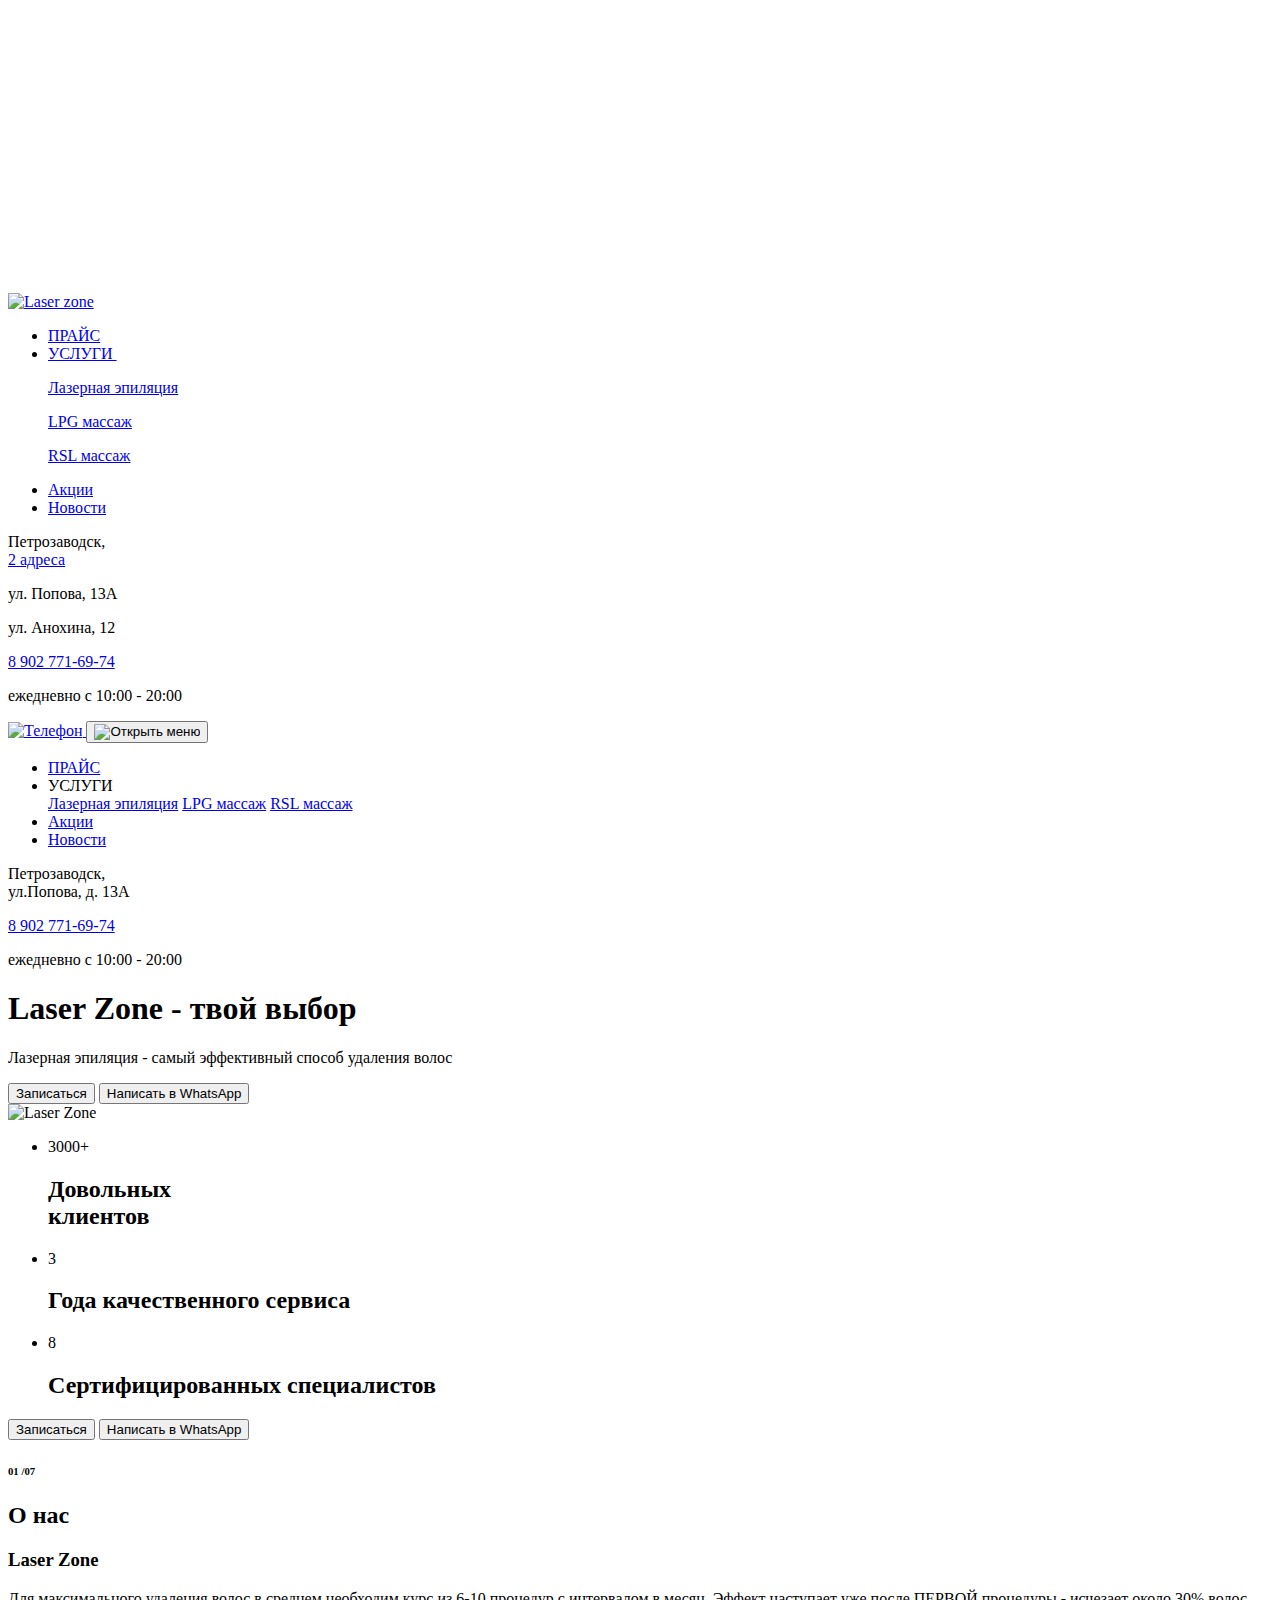
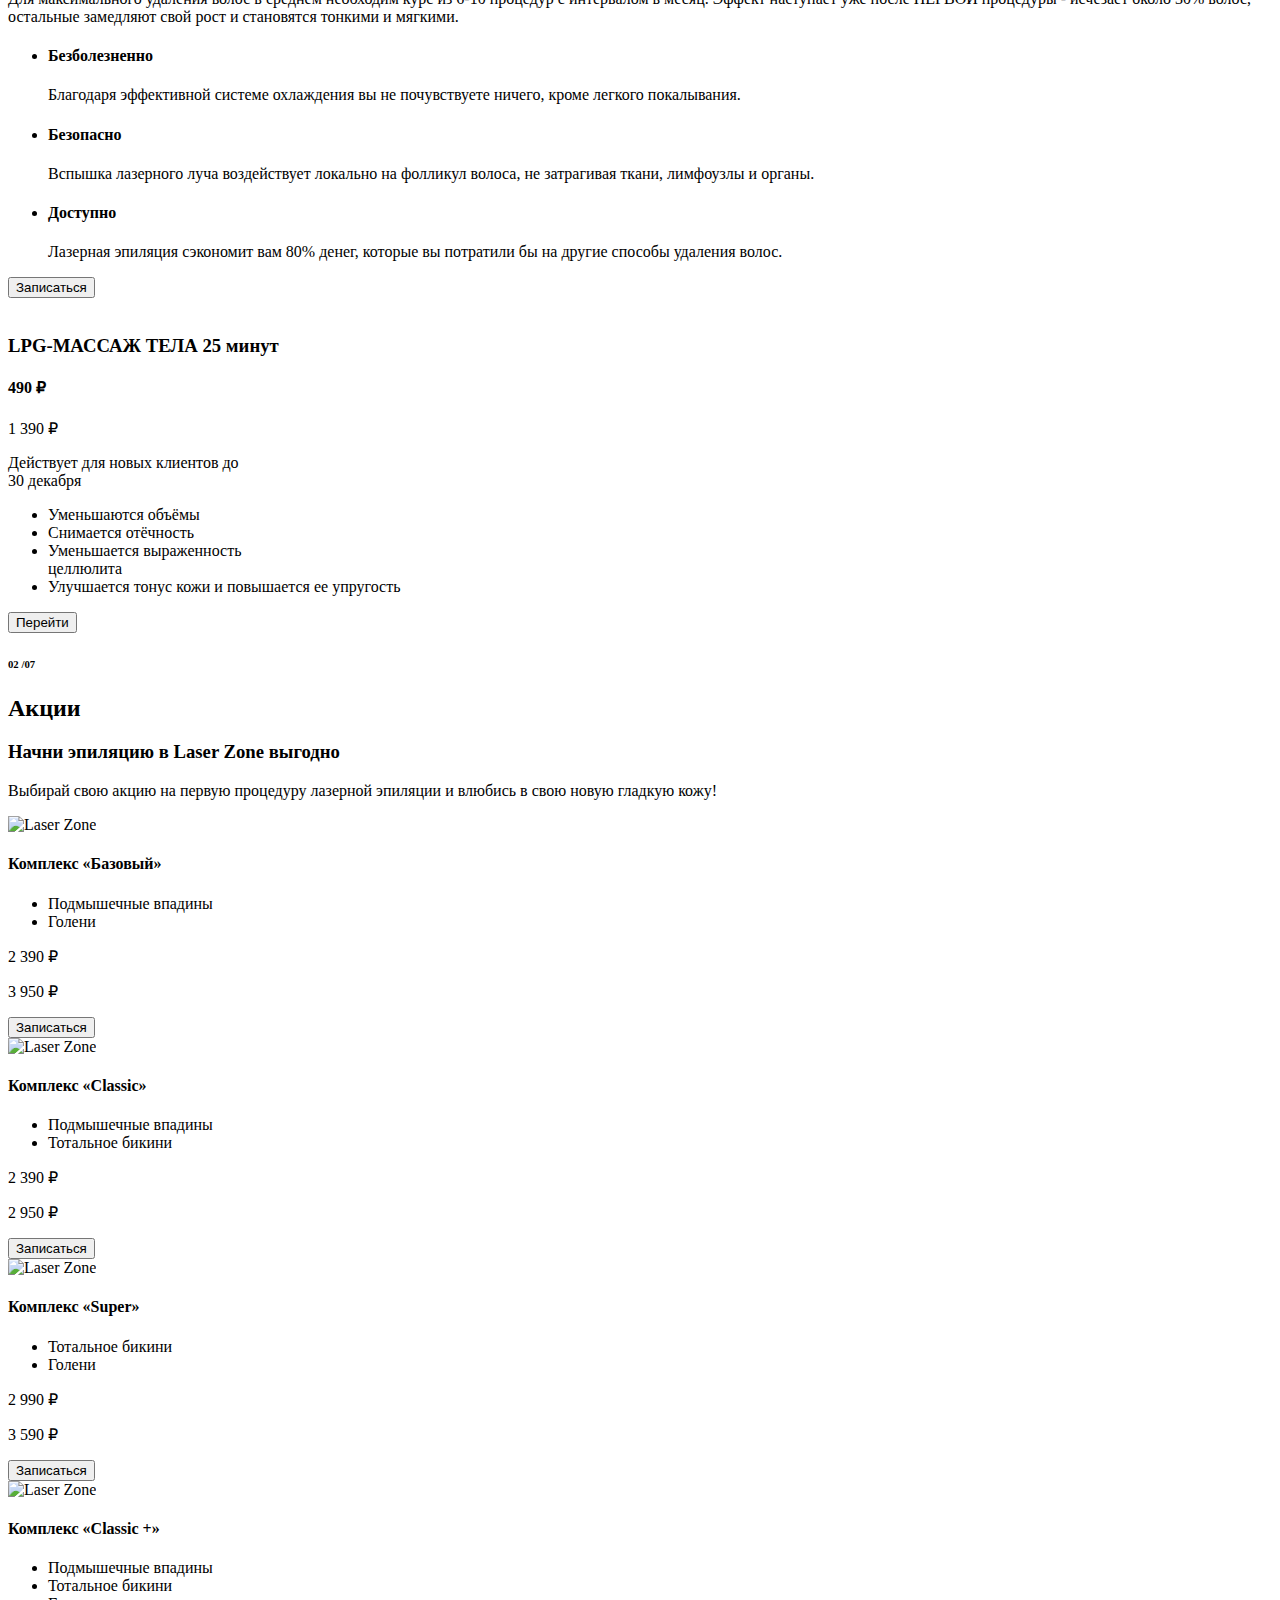
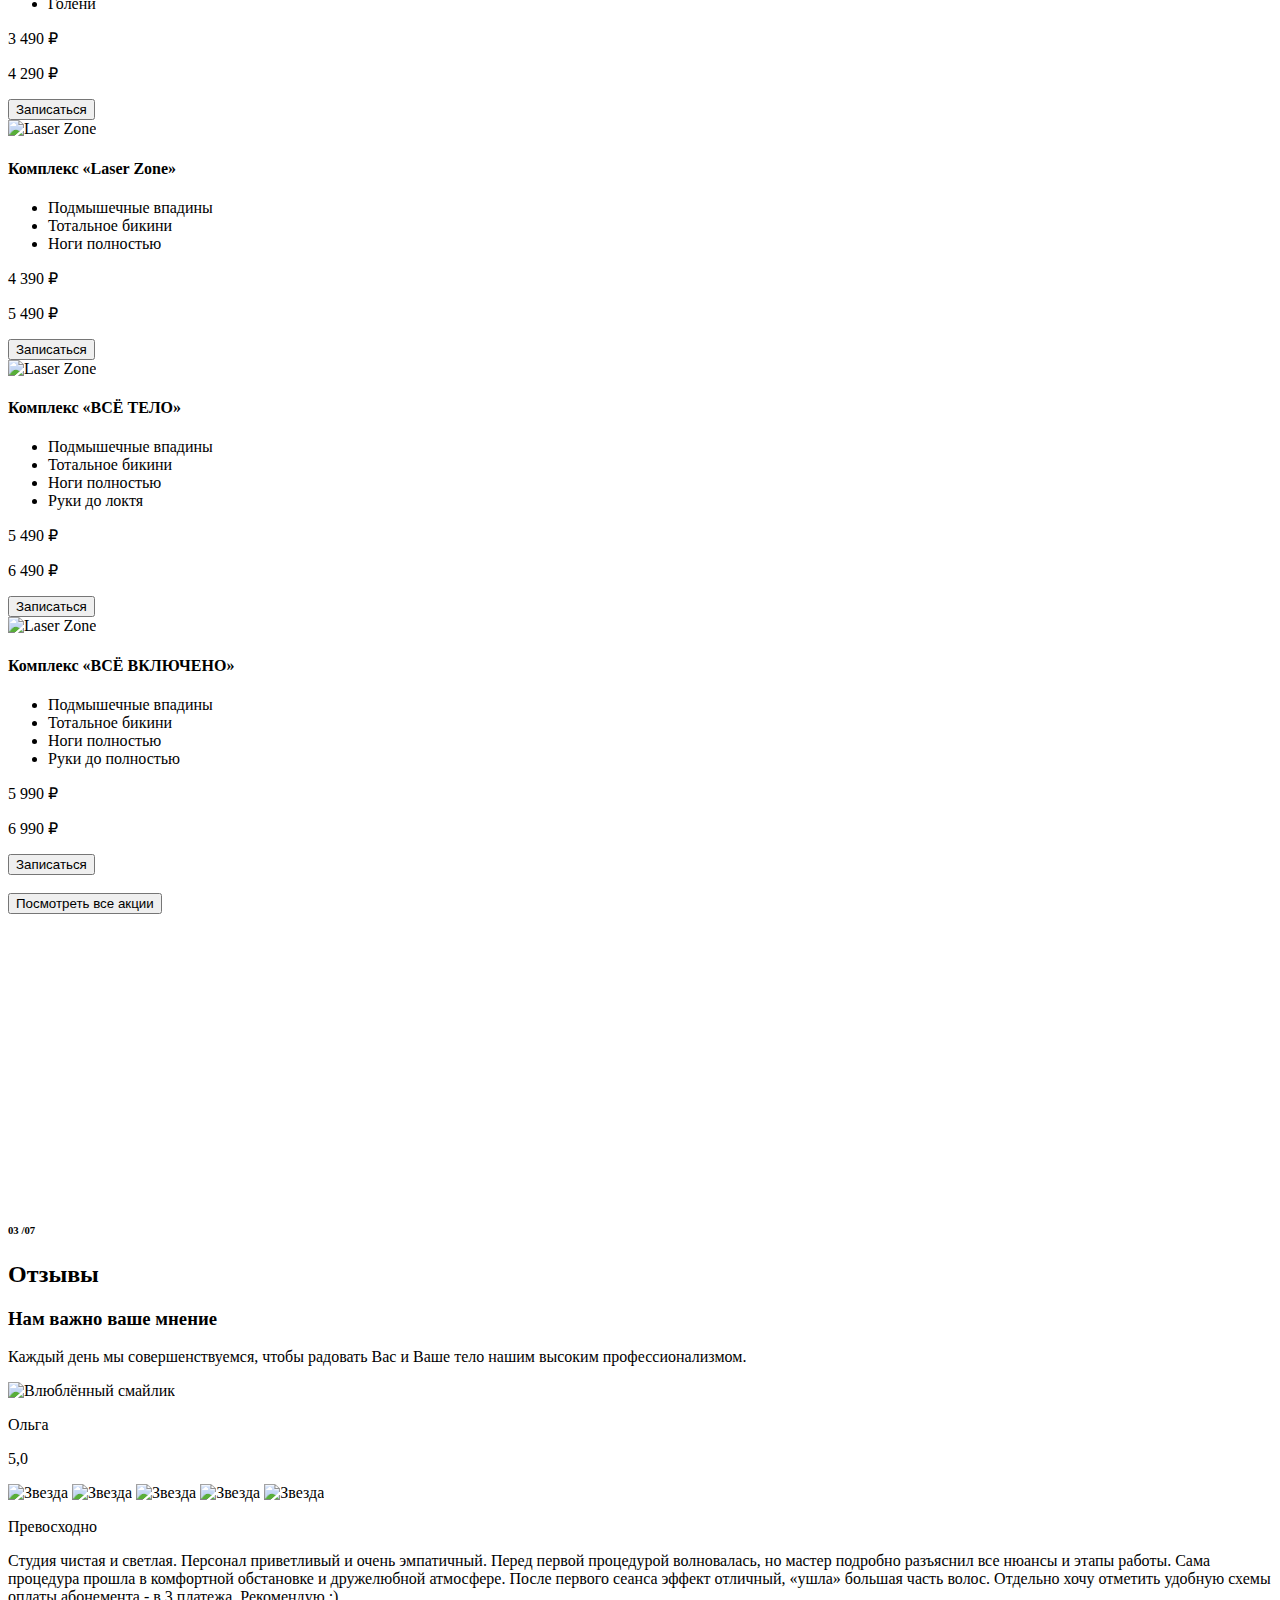
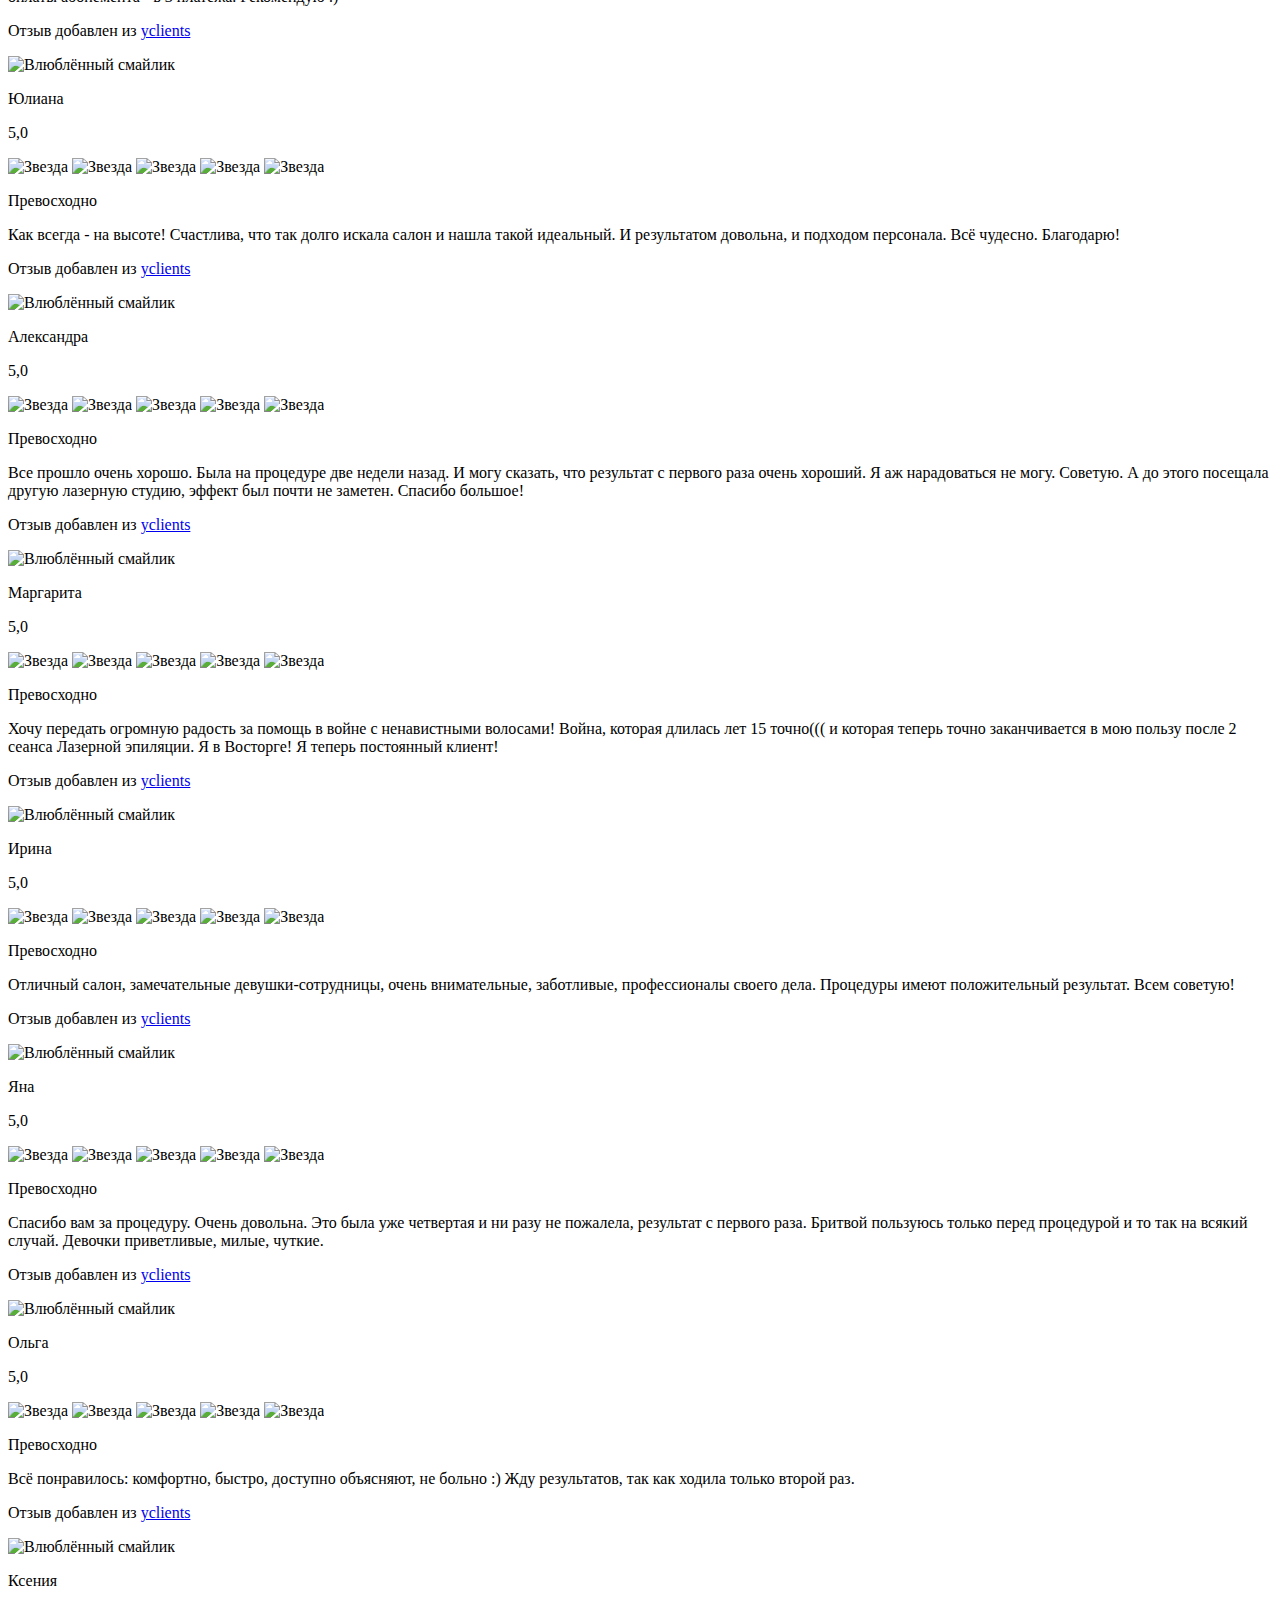
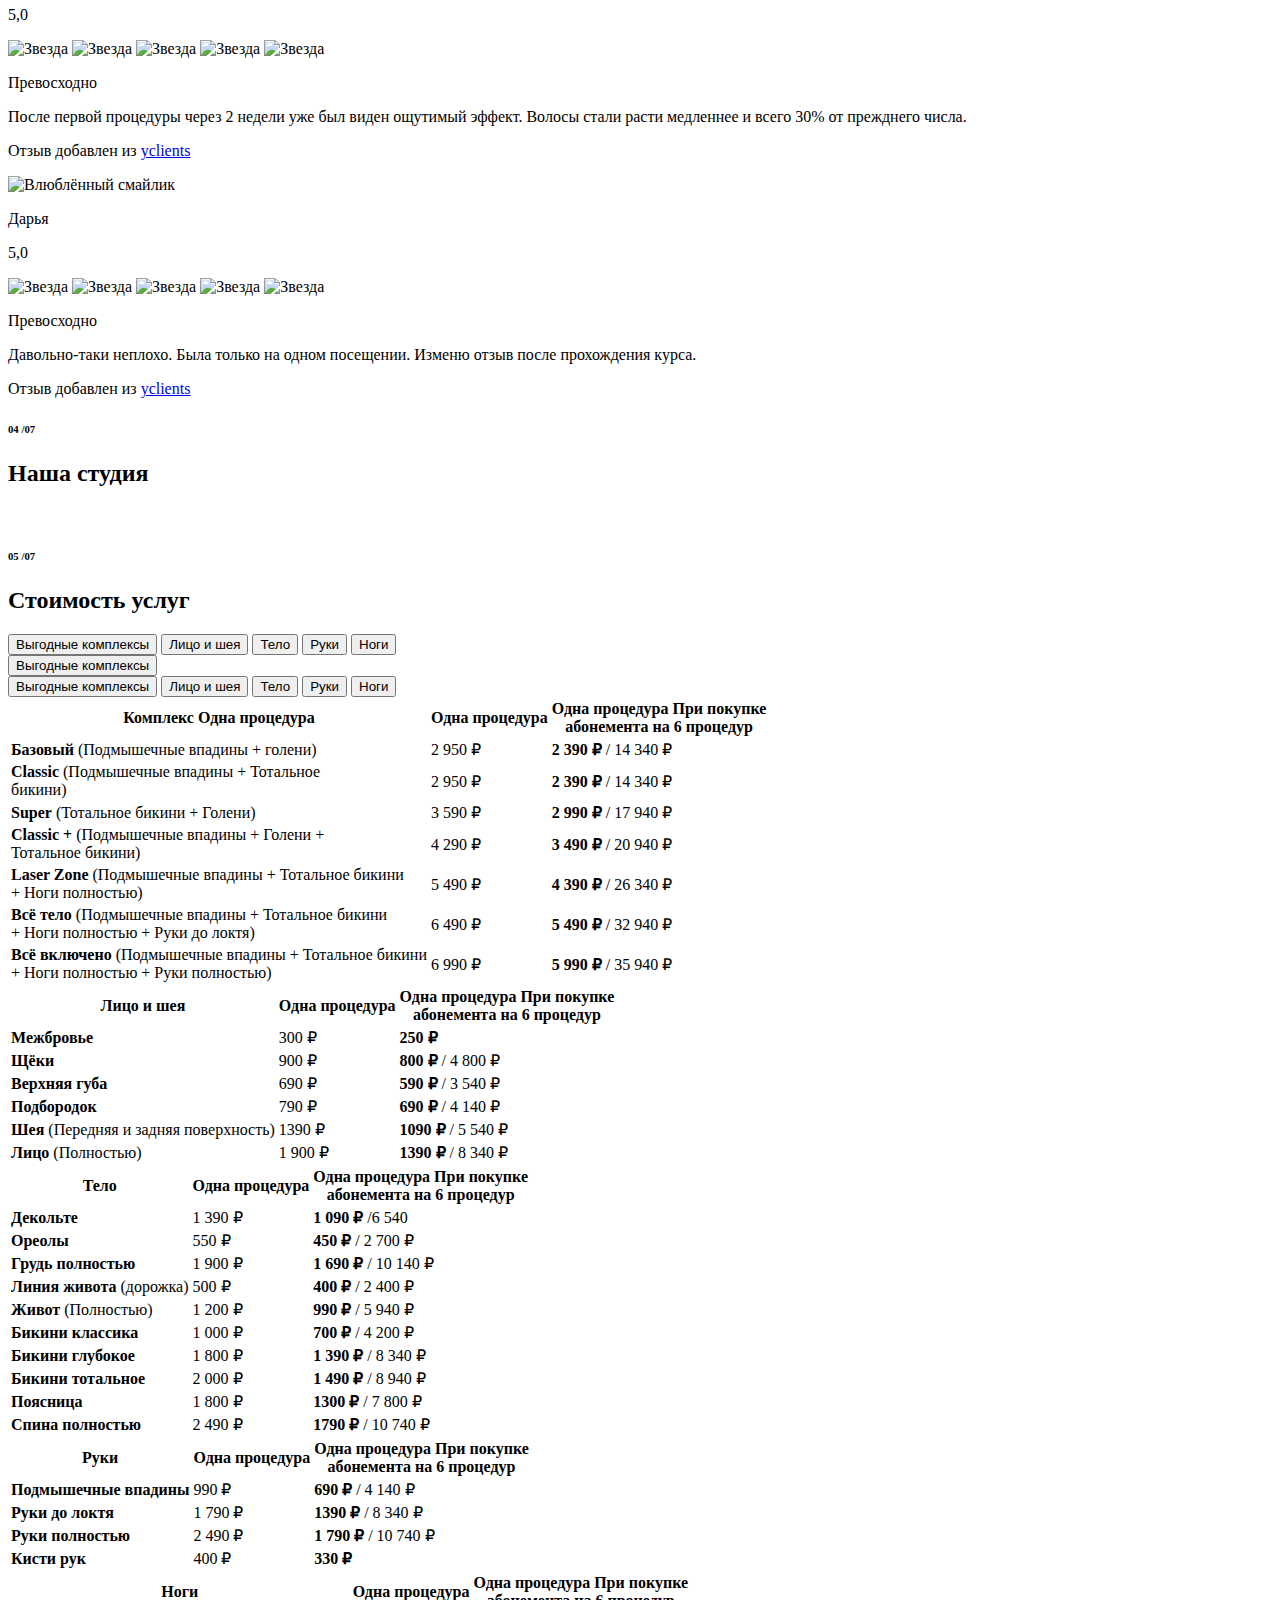
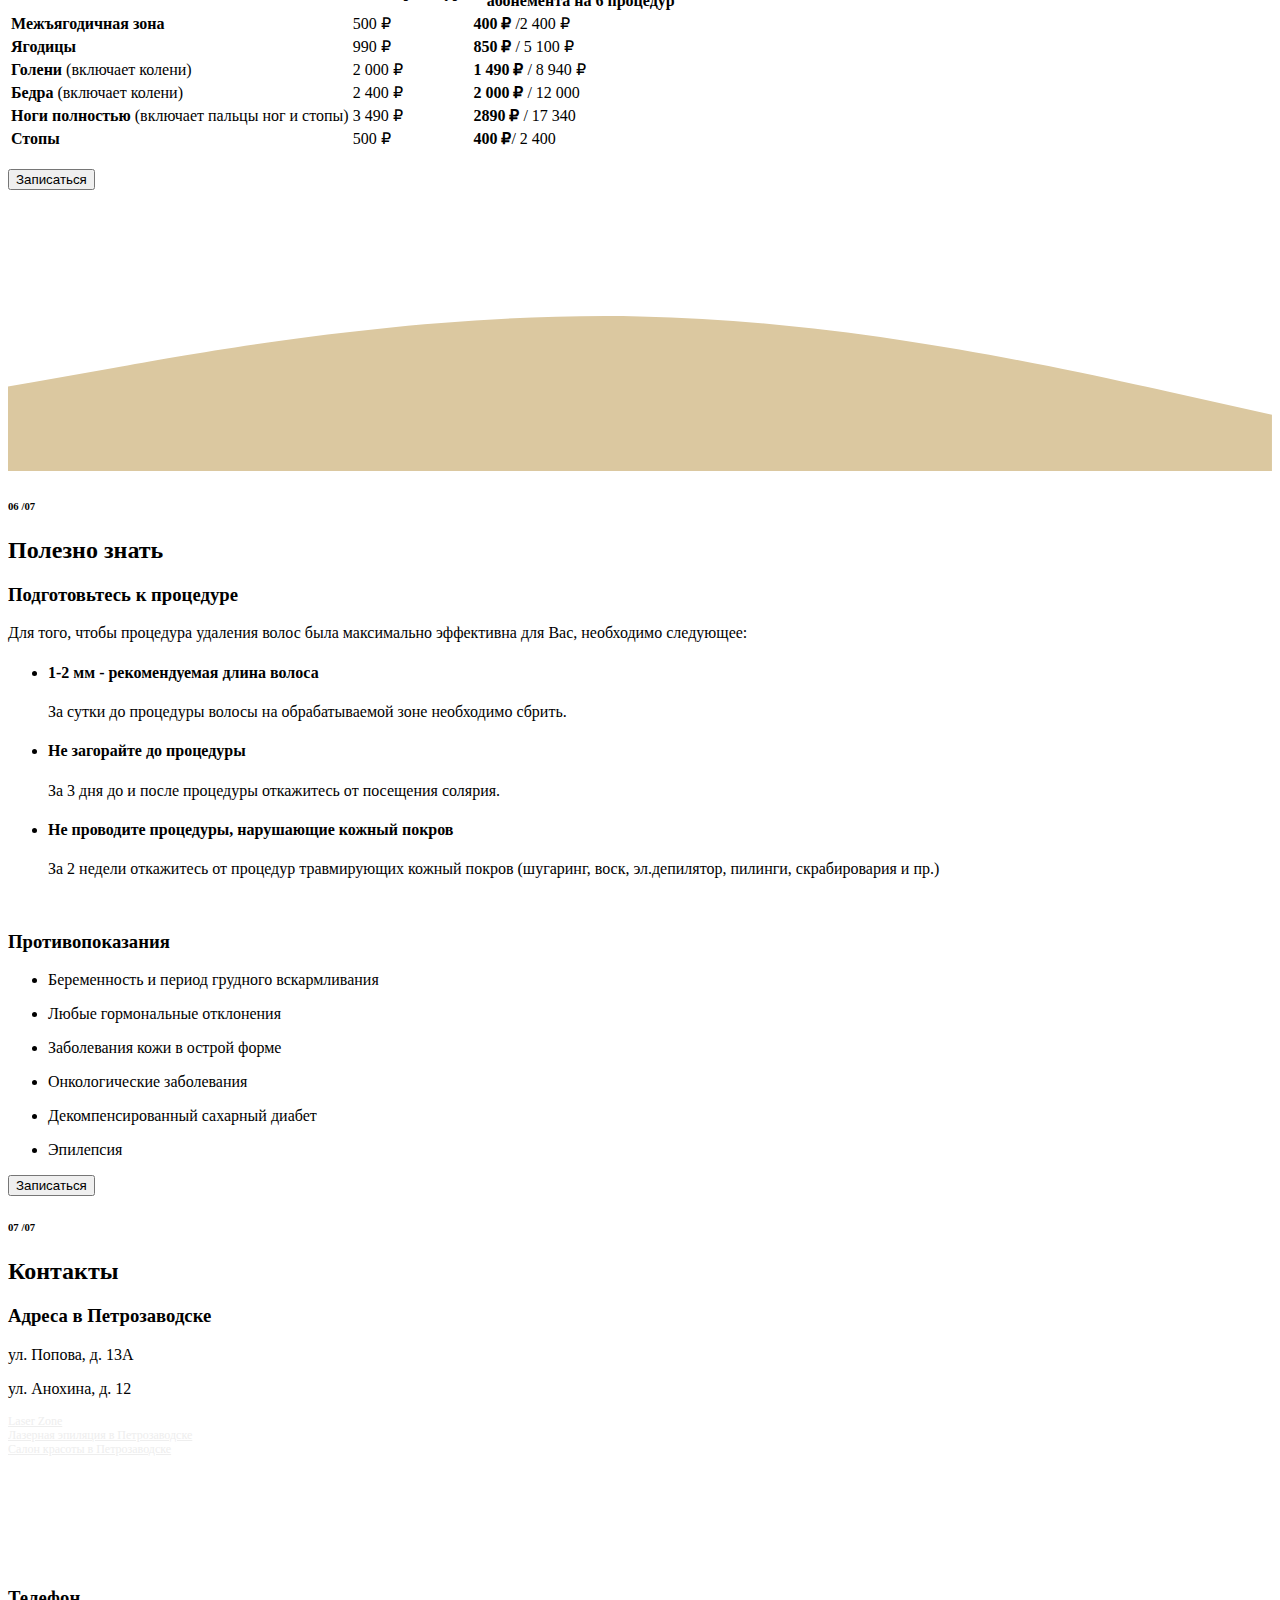
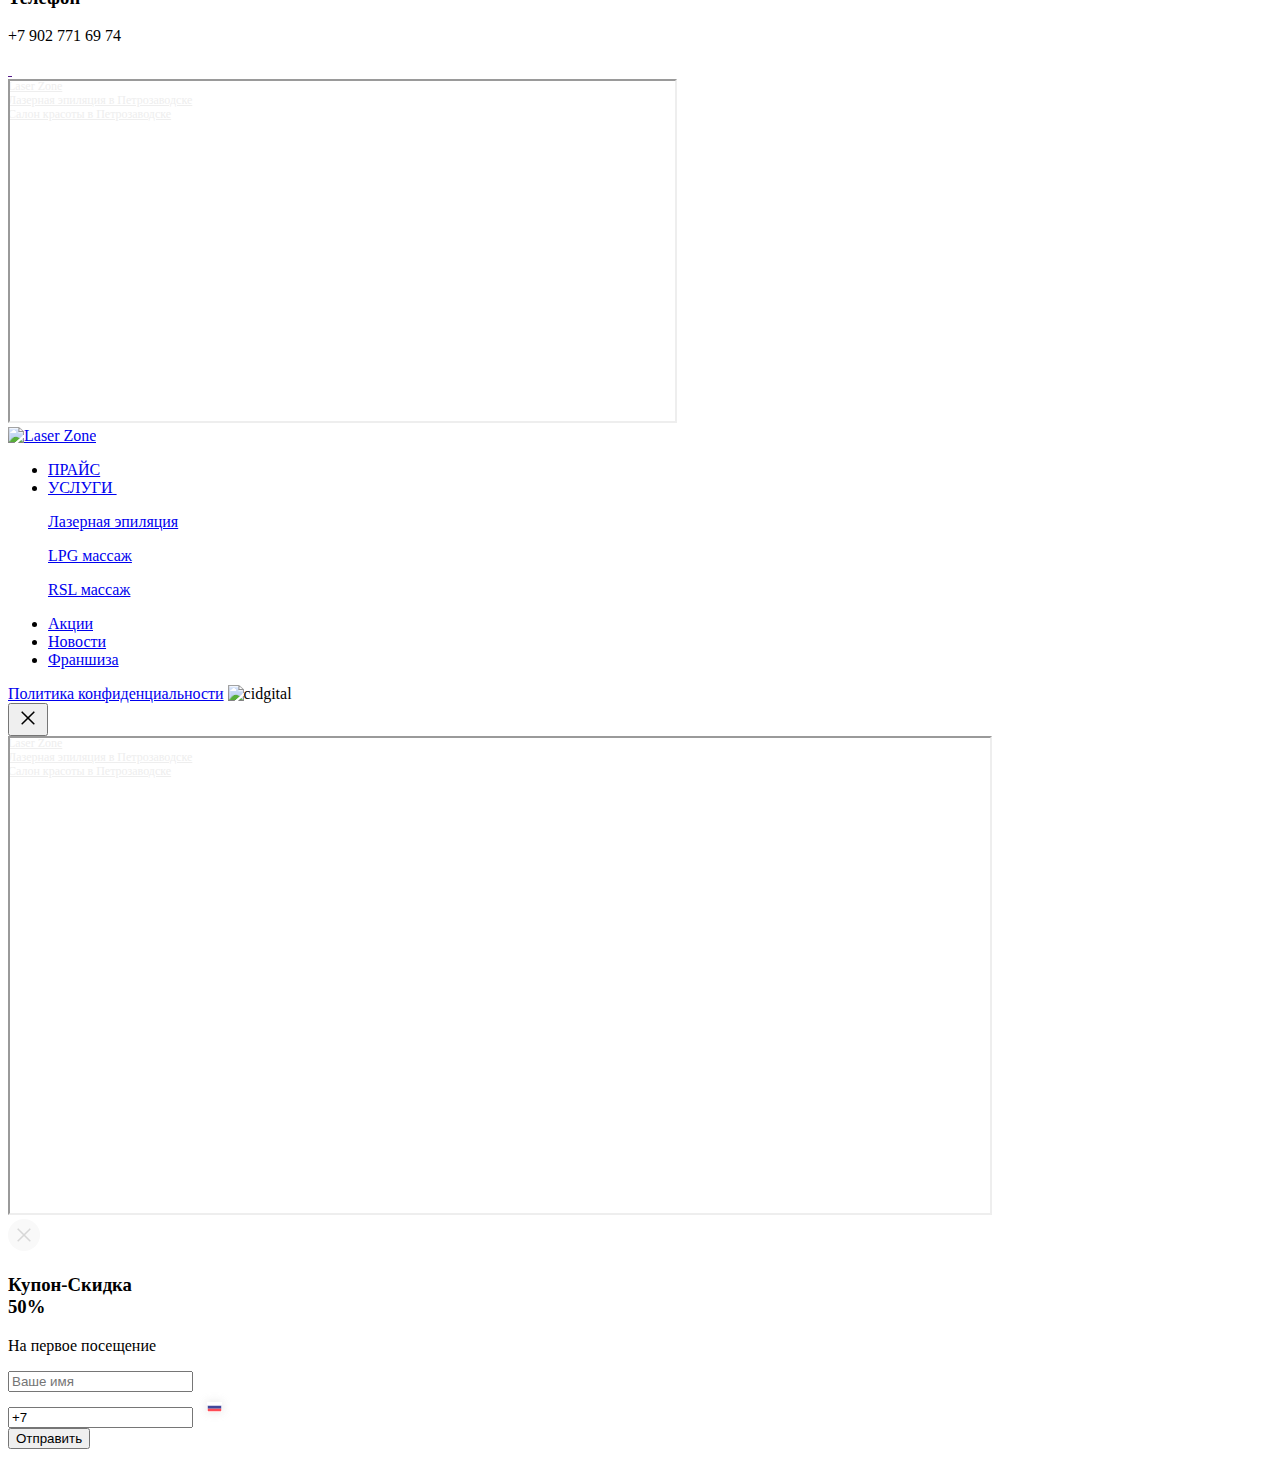
==== index.html @ bc5edf1f "Add files via upload" ====
<!DOCTYPE html>
<html lang="ru">
  <head>
    <meta charset="UTF-8" />
    <meta http-equiv="X-UA-Compatible" content="IE=edge" />
    <meta name="viewport" content="width=device-width,initial-scale=1" />
    <title>Laser Zone. Лазерная эпиляция Петрозаводск</title>
    <link rel="stylesheet" href="css/style.css" />
    <link rel="stylesheet" href="css/fancybox.css"/>
    <link rel="stylesheet" href="css/slider.css" />
    <link rel="apple-touch-icon" sizes="180x180" href="img/favicons/apple-touch-icon.png" />
    <link rel="icon" type="image/png" sizes="32x32" href="img/favicons/favicon-32x32.png" />
    <link rel="icon" type="image/png"  sizes="16x16" href="img/favicons/favicon-16x16.png" />
    <link rel="manifest" href="img/favicons/site.webmanifest" />
    <meta name="msapplication-TileColor" content="#da532c" />
    <meta name="theme-color" content="#ffffff" />
    <!-- SEO -->
    <!-- Краткое описание страницы  -->
    <meta name="description" content="Laser Zone - студия лазерной эпиляции, удаление нежелательных волос навсегда!" />
    <!-- Не более 140 символов -->
    <!-- Ключевые слова страницы  -->
    <meta name="keywords" content="лазерная эпиляция петрозаводск, лазерная эпиляция в петрозаводске, лазерная эпиляция, косметология петрозаводск, косметология в петрозаводске, шугаринг петрозаводск, шугаринг в петрозаводске, депиляция петрозаводск, депиляция в петрозаводске" />
    <!-- Не более 20ти слов. Ключевые фразы разделяем запятой. -->
    <!--Для социальных сетей-->
    <!-- заголовок страницы, который будет выводится в записи социальной сети -->
    <meta property="og:title" content="" />
    <!-- описание страницы -->
    <meta property="og:description" content="" />
    <!-- ссылка на изображение, которое будет публиковаться в записи -->
    <meta property="og:image" content="" />
    <!-- название сайта -->
    <meta property="og:site_name" content="" />
    <!-- Технические -->
    <!-- Автор страницы -->
    <meta name="Author" content="" />
    <!-- Авторские права -->
    <meta name="Copyright" content="" />
    <!-- Адрес автора -->
    <meta name="Address" content="" />
    <!-- Yandex.Metrika counter -->
    <script type="text/javascript" async="" src="https://mc.yandex.ru/metrika/tag.js"></script>
    <script type="text/javascript">
      (function (d, w, c) {
        (w[c] = w[c] || []).push(function () {
          try {
            w.yaCounter49860472 = new Ya.Metrika2({
              id: 49860472,
              clickmap: true,
              trackLinks: true,
              accurateTrackBounce: true,
            });
          } catch (e) {}
        });
        var n = d.getElementsByTagName("script")[0],
          s = d.createElement("script"),
          f = function () {
            n.parentNode.insertBefore(s, n);
          };
        s.type = "text/javascript";
        s.async = true;
        s.src = "https://mc.yandex.ru/metrika/tag.js";
        if (w.opera == "[object Opera]") {
          d.addEventListener("DOMContentLoaded", f, false);
        } else {
          f();
        }
      })(document, window, "yandex_metrika_callbacks2");
    </script>
    <noscript><div>
	<img
	src="https://mc.yandex.ru/watch/49860472"
	style="position: absolute; left: -9999px"
	alt=""/></div>
	</noscript>
    <!-- /Yandex.Metrika counter -->
    <script
      src="https://vk.com/js/api/openapi.js?159"
      type="text/javascript"
    ></script>
  </head>
  <body class="index-page">
    <div class="header-promo">
      <svg
        class="promo__wave"
        xmlns="http://www.w3.org/2000/svg"
        viewBox="0 0 1440 320"
      >
        <path
          fill="#fff"
          fill-opacity="1"
          d="M0,160L120,133.3C240,107,480,53,720,69.3C960,85,1200,171,1320,213.3L1440,256L1440,320L1320,320C1200,320,960,320,720,320C480,320,240,320,120,320L0,320Z"
        ></path>
      </svg>
      <div class="container">
        <header class="header animate__animated animate__fadeInDown">
          <a href="./index.html" class="logo-link"
            ><picturedis
              ><source srcset="img/logotypes/logo.svg" type="image/svg" />
              <img
                src="img/favicons/logoglav.svg"
                alt="Laser zone"
                width="157"
                height="36"
                class="header__logo" /></picture
          ></a>
          <nav class="nav header__nav">
            <ul class="nav__list">
              <li class="nav__item">
                <a href="#price" class="nav__link"
                  >ПРАЙС</a
                >
              </li>
              <li class="nav__item">
                <a href="#" class="nav__link "
                  >УСЛУГИ </a
                > <img src="img/icons/down.svg" alt="">
                <div class="block-ivisible-Two">
                  <div class="block-ivisible-one-TWO block-ivisible-Two-active"><p><a href="index.html">Лазерная эпиляция</a></p></div>
                  <div class="block-ivisible-two-TWO "> <p><a href="lpg.html">LPG массаж</a></p></div>
                  <div class="block-ivisible-two-TWO "> <p><a href="Rsl.html">RSL массаж</a></p></div>
                 
                </div>
              </li>
              <li class="nav__item">
                <a href="./benefits.html" class="nav__link">Акции</a>
              </li>
              <li class="nav__item">
                <a href="./news.html" class="nav__link">Новости</a>
              </li>
            </ul>
          </nav>
          <div class="header__ap">
            <div class="header__ap-top">

              <p class="header__adress button--map">
                Петрозаводск,<br /> <a href="#" class="adress-2"> 2 адреса</a>
              </p>
              <div class="block-ivisible">
                <div class="block-ivisible-one"><p>ул. Попова, 13А</p></div>
                <div class="block-ivisible-two"> <p>ул. Анохина, 12</p></div>
               
              </div>
            </div>
            <div class="header__phone">
              <p class="header__number">
                <a href="tel:+79027716974" class="phone-link"
                  >8 902 771-69-74</a
                >
              </p>
              <p class="header__clock">ежедневно с 10:00 - 20:00</p>
            </div>
            <div class="header__right">
              <a class="header__tel" href="tel:+79027716974"
                ><img
                  src="img/icons/dark-call.svg"
                  alt="Телефон"
                  width="24px"
                  height="24px"
                  class="header__tel"
                /> </a
              ><button class="header__burger">
                <img
                  src="img/icons/menu.svg"
                  alt="Открыть меню"
                  width="24px"
                  height="24px"
                />
              </button>
            </div>
          </div>
          <div class="header__mobile">
            <nav class="nav header__nav">
              <ul class="nav__list">
                <li class="nav__item">
                  <a href="./benefits.html" class="nav__link">ПРАЙС</a>
                </li>
                <li class="nav__item">
                  <div class="nav__item-top">
                  <a  class="nav__link "
                    >УСЛУГИ</a
                  > <img src="img/icons/down.svg" alt="" class="img-down-str">
                  </div>
                  <div class="nav__item-bot">
                    <a href="index.html#disc" class="nav__item-bot-link--active">Лазерная эпиляция</a>
                    <a href="lpg.html" >LPG массаж</a>
                    <a href="Rsl.html" class="">RSL массаж</a>

                  </div>
                </li>
                <li class="nav__item">
                  <a href="./benefits.html" class="nav__link">Акции</a>
                </li>
                <li class="nav__item">
                  <a href="./news.html" class="nav__link">Новости</a>
                </li>
              </ul>
            </nav>
            <p class="header__adress">Петрозаводск,<br />ул.Попова, д. 13А</p>
            <div class="header__phone">
              <p class="header__number">
                <a href="tel:+79027716974" class="phone-link"
                  >8 902 771-69-74</a
                >
              </p>
              <p class="header__clock">ежедневно с 10:00 - 20:00</p>
            </div>
          </div>
        </header>
        <section class="promo">
          <div class="promo__left">
            <h1 class="promo__title">Laser Zone - твой выбор</h1>
            <p class="promo__text">
              Лазерная эпиляция - самый эффективный способ удаления волос
            </p>
            <div class="promo__buttons promo__buttons--1">
              <button class="button button--sign promo__button ms_booking">
                Записаться
              </button>
              <button
                onclick="window.open(`https://api.whatsapp.com/send/?phone=79027716974`)"
                class="button button--whatsapp promo__button"
              >
                Написать в WhatsApp
              </button>
            </div>
          </div>
          <picture
            ><source
              srcset="img/content-images/promo-woman.webp"
              type="image/webp" />
            <img
              src="img/content-images/promo-woman.png"
              alt="Laser Zone"
              class="promo__img"
          /></picture>
          <div class="promo__numbers">
            <ul class="promo__list">
              <li class="promo__item">
                <p class="promo__number">3000+</p>
                <h2 class="promo__description">Довольных <br> клиентов</h2>
              </li>
              <li class="promo__item">
                <p class="promo__number">3</p>
                <h2 class="promo__description">Года качественного сервиса</h2>
              </li>
              <li class="promo__item">
                <p class="promo__number">8</p>
                <h2 class="promo__description">
                  Сертифицированных специалистов
                </h2>
              </li>
            </ul>
          </div>
          <div class="promo__buttons promo__buttons--2">
            <button class="button button--sign promo__button ms_booking">
              Записаться
            </button>
            <button
              onclick="window.open(`https://api.whatsapp.com/send/?phone=79027716974`)"
              class="button button--whatsapp promo__button"
            >
              Написать в WhatsApp
            </button>
          </div>
        </section>
      </div>
    </div>
    <section class="about">
      <div class="container">
        <h6
          class="section__number about__number wow animate__animated animate__fadeInRight section-one-chd"
        >
          <span class="section__number--big">01</span> /07
        </h6>
        <div class="about__content">
          <h2
            class="section__title about__title wow animate__animated animate__fadeInLeft"
          >
            О нас
          </h2>
          <h3
            class="section__subtitle about__subtitle wow animate__animated animate__fadeInLeft"
          >
            Laser Zone
          </h3>
          <p class="section__description about__description">
            Для максимального удаления волос в среднем необходим курс из 6-10
            процедур с интервалом в месяц. Эффект наступает уже после ПЕРВОЙ
            процедуры - исчезает около 30% волос, остальные замедляют свой рост
            и становятся тонкими и мягкими.
          </p>
          <ul class="about__list">
            <li class="about__item advantage about__item--painless">
              <h4 class="advantage__title">Безболезненно</h4>
              <p class="advantage__text">
                Благодаря эффективной системе охлаждения вы не почувствуете
                ничего, кроме легкого покалывания.
              </p>
            </li>
            <li class="about__item advantage about__item--security">
              <h4 class="advantage__title">Безопасно</h4>
              <p class="advantage__text">
                Вспышка лазерного луча воздействует локально на фолликул волоса,
                не затрагивая ткани, лимфоузлы и органы.
              </p>
            </li>
            <li class="about__item advantage about__item--available">
              <h4 class="advantage__title">Доступно</h4>
              <p class="advantage__text">
                Лазерная эпиляция сэкономит вам 80% денег, которые вы потратили
                бы на другие способы удаления волос.
              </p>
            </li>
          </ul>
        </div>
			<button
			type="button"
			class="button button--sign about__button wow animate__animated animate__fadeInRight ms_booking"
			>
			Записаться
			</button>
			<div class="massage" id="massage-LPG">
				<div class="massage-left">
					<img src="img/content-images/Rectangle 63.png" alt="" class="massage-left-img">
				</div>
					<div class="massage-right">
						<h3 class="massage-right-title">
							LPG-МАССАЖ ТЕЛА  25 минут
						</h3>
						<div class="price-massage ">
							<h4  class="massage-right-price">490 ₽ </h4> <p class="massage-right-priceDecor">1 390 ₽</p>
						</div>	
						<p class="massage-right-text">Действует для новых клиентов до     <br>     30 декабря</p>
						<ul class="massage-right-list">
							<li class="massage-right-item">Уменьшаются объёмы</li>
							<li class="massage-right-item">Снимается отёчность</li>
							<li class="massage-right-item">Уменьшается выраженность <br> целлюлита</li>
							<li class="massage-right-item">Улучшается тонус кожи и повышается ее упругость</li>
						</ul>
						<a href="lpg.html" class="massage-right-btn-link"><button
							type="button"
							class="massage-right-btn"
							>
							Перейти
						</button></a>
					</div>
			</div>
      </div>
    </section>
    <section class="discounts" id="disc">
      
      <div class="container">
        <h6
          class="section__number discounts__number wow animate__animated animate__fadeInRight"
        >
          <span class="section__number--big">02</span> /07
        </h6>
        <h2
          class="section__title discounts__title wow animate__animated animate__fadeInLeft"
        >
          Акции
        </h2>
        
        <h3
          class="section__subtitle discounts__subtitle wow animate__animated animate__fadeInLeft"
        >
          Начни эпиляцию в Laser Zone выгодно
        </h3>
        <p class="section__description discounts__description">
          Выбирай свою акцию на первую процедуру лазерной эпиляции и влюбись в
          свою новую гладкую кожу!
        </p>
        
        <div class="swiper-container discounts__slider slider">
          <!-- Additional required wrapper -->
          <div class="swiper-wrapper">
            <!-- Slides -->
            <div class="swiper-slide sw-one">
              <div class="slider__item slide discounts__item discount">
                <div class="discount__top">
                    <img
                      src="img/content-images/unsplash_CLiwQXx7kT8.png"
                      alt="Laser Zone"
                      class="discount__img"/></picture>
                  <h4 class="discount__title">Комплекс «Базовый»</h4>
                  <ul class="discount__list">
                    <li class="discount__item">Подмышечные впадины</li>
                    <li class="discount__item">Голени</li>
                  </ul>
                </div>
                <div class="discount__bottom">
                  <div class="discount__prices">
                    <span class="discount__price glav">2 390 ₽</span>
                    <p class="discount__price discount__price--active discount__price--as">3 950 ₽</p>
                  </div>
                  
                  <button class="discount__button ms_booking">
                    Записаться
                  </button>
                </div>
              </div>
            </div>
            <div class="swiper-slide sw-one">
              <div class="slider__item slide discounts__item discount">
                <div class="discount__top">
                    <img
                      src="img/content-images/unsplash_CLiwQXx7kT8.png"
                      alt="Laser Zone"
                      class="discount__img"/></picture>
                  <h4 class="discount__title">Комплекс «Сlassic»</h4>
                  <ul class="discount__list">
                    <li class="discount__item">Подмышечные впадины</li>
                    <li class="discount__item">Тотальное бикини</li>
                  </ul>
                </div>
                <div class="discount__bottom">
                  <div class="discount__prices">
                    <span class="discount__price glav">2 390 ₽</span>
                    <p class="discount__price discount__price--active discount__price--as">2 950 ₽</p>
                  </div>
                  <button class="discount__button ms_booking">
                    Записаться
                  </button>
                </div>
              </div>
            </div>
			<div class="swiper-slide sw-one">
              <div class="slider__item slide discounts__item discount">
                <div class="discount__top">
                    <img
                      src="img/content-images/unsplash_CLiwQXx7kT8.png"
                      alt="Laser Zone"
                      class="discount__img"/></picture>
                  <h4 class="discount__title">Комплекс «Super»</h4>
                  <ul class="discount__list">
                    <li class="discount__item">Тотальное бикини</li>
                    <li class="discount__item">Голени</li>
                  </ul>
                </div>
                <div class="discount__bottom">
                  <div class="discount__prices">
                    <span class="discount__price glav">2 990 ₽</span>
                    <p class="discount__price discount__price--active discount__price--as">3 590 ₽</p>
                  </div>
                  <button class="discount__button ms_booking">
                    Записаться
                  </button>
                </div>
              </div>
            </div>
			<div class="swiper-slide sw-one">
              <div class="slider__item slide discounts__item discount">
                <div class="discount__top">
                    <img
                      src="img/content-images/unsplash_CLiwQXx7kT8.png"
                      alt="Laser Zone"
                      class="discount__img"/></picture>
                  <h4 class="discount__title">Комплекс «Classic +»</h4>
                  <ul class="discount__list">
                    <li class="discount__item">Подмышечные впадины</li>
					<li class="discount__item">Тотальное бикини</li>
                    <li class="discount__item">Голени</li>
                  </ul>
                </div>
                <div class="discount__bottom">
                  <div class="discount__prices">
                    <span class="discount__price glav">3 490 ₽</span>
                    <p class="discount__price discount__price--active discount__price--as">4 290 ₽</p>
                  </div>
                  <button class="discount__button ms_booking">
                    Записаться
                  </button>
                </div>
              </div>
            </div>
            <div class="swiper-slide sw-one">
              <div class="slider__item slide discounts__item discount">
                <div class="discount__top">
                    <img
                      src="img/content-images/unsplash_CLiwQXx7kT8.png"
                      alt="Laser Zone"
                      class="discount__img"
                  /></picture>
                  <h4 class="discount__title">Комплекс «Laser Zone»</h4>
                  <ul class="discount__list">
                    <li class="discount__item">Подмышечные впадины</li>
                    <li class="discount__item">Тотальное бикини</li>
                    <li class="discount__item">Ноги полностью</li>
                  </ul>
                </div>
                <div class="discount__bottom">
                  <div class="discount__prices">
                    <span class="discount__price glav">4 390 ₽</span>
                    <p class="discount__price discount__price--active discount__price--as">5 490 ₽</p>
                  </div>
                  <button class="discount__button ms_booking">
                    Записаться
                  </button>
                </div>
              </div>
            </div>
			<div class="swiper-slide sw-one">
              <div class="slider__item slide discounts__item discount">
                <div class="discount__top">
                    <img
                      src="img/content-images/unsplash_CLiwQXx7kT8.png"
                      alt="Laser Zone"
                      class="discount__img"/></picture>
                  <h4 class="discount__title">Комплекс «ВСЁ ТЕЛО»</h4>
                  <ul class="discount__list">
                    <li class="discount__item">Подмышечные впадины</li>
					<li class="discount__item">Тотальное бикини</li>
                    <li class="discount__item">Ноги полностью</li>
					<li class="discount__item">Руки до локтя</li>
                  </ul>
                </div>
                <div class="discount__bottom">
                  <div class="discount__prices">
                    <span class="discount__price glav">5 490 ₽</span>
                    <p class="discount__price discount__price--active discount__price--as">6 490 ₽</p>
                  </div>
                  <button class="discount__button ms_booking discount__button-mb">
                    Записаться
                  </button>
                </div>
              </div>
            </div>
			<div class="swiper-slide sw-one">
              <div class="slider__item slide discounts__item discount">
                <div class="discount__top">
                    <img
                      src="img/content-images/unsplash_CLiwQXx7kT8.png"
                      alt="Laser Zone"
                      class="discount__img"/></picture>
                  <h4 class="discount__title">Комплекс «ВСЁ ВКЛЮЧЕНО»</h4>
                  <ul class="discount__list">
                    <li class="discount__item">Подмышечные впадины</li>
					<li class="discount__item">Тотальное бикини</li>
                    <li class="discount__item">Ноги полностью</li>
					<li class="discount__item">Руки до полностью</li>
                  </ul>
                </div>
                <div class="discount__bottom">
                  <div class="discount__prices">
                    <span class="discount__price glav">5 990 ₽</span>
                    <p class="discount__price discount__price--active discount__price--as">6 990 ₽</p>
                  </div>
                  <button class="discount__button ms_booking discount__button-mb">
                    Записаться
                  </button>
                </div>
              </div>
            </div>
          </div>
          <div class="discounts__swiper-pagination"></div>
        </div>
        <div class="img-circle">
          <img src="img/icons/Ellipse 39.svg" alt="">
          <img src="img/icons/Ellipse 38.svg" alt="">
          <img src="img/icons/Ellipse 37.svg" alt="">
          <img src="img/icons/Ellipse 36.svg" alt="">
          <img src="img/icons/Ellipse 35.svg" alt="">
          <img src="img/icons/Ellipse 34.svg" alt="">
          <img src="img/icons/Ellipse 33.svg" alt="">
          <img src="img/icons/Ellipse 32.svg" alt="">
          <img src="img/icons/Ellipse 31.svg" alt="">
          <img src="img/icons/Ellipse 30.svg" alt="">
          <img src="img/icons/Ellipse 29.svg" alt="">
          <img src="img/icons/Ellipse 28.svg" alt="">
          <img src="img/icons/Ellipse 27.svg" alt="">
          <img src="img/icons/Ellipse 26.svg" alt="">
          <img src="img/icons/Ellipse 25.svg" alt="" class="img-cirele-item">
          <img src="img/icons/Ellipse 24.svg" alt="" class="img-cirele-item">
          <img src="img/icons/Ellipse 21.svg" alt="" class="img-cirele-item">
          <img src="img/icons/Ellipse 22.svg" alt="" class="img-cirele-item">
          <img src="img/icons/Ellipse 23.svg" alt="" class="img-cirele-item">
         
        </div>
        <button class="button button--sign discounts__button" onclick="window.open(`./benefits.html`)">Посмотреть все акции</button>
      </div>
    </section>
    <div class="about__wave-container">
      <svg
        class="about__wave "
        xmlns="http://www.w3.org/2000/svg"
        viewBox="0 0 1440 320"
      >
        <path
          fill="#fff"
          fill-opacity="1"
          d="M0,96L120,112C240,128,480,160,720,149.3C960,139,1200,85,1320,58.7L1440,32L1440,0L1320,0C1200,0,960,0,720,0C480,0,240,0,120,0L0,0Z"
        ></path>
      </svg>
	  

    </div>
	 <div class="about__wave-container">
		<!-- <svg
  class="about__wave about__wave-nones"
  xmlns="http://www.w3.org/2000/svg"
  viewBox="0 0 1440 170"
>
  <path
    style="fill: #DBC8A0"
    fill-opacity="1"
    d="M0,96L120,112C240,128,480,160,720,149.3C960,139,1200,85,1320,58.7L1440,32L1440,320L1320,320C1200,320,960,320,720,320C480,320,240,320,120,320L0,320Z"
  ></path>
</svg> -->
	 </div>
    <div class="useful__bg" style="
    position: relative;">
      <section class="reviews">
        <div class="container">
          <h6
            class="section__number reviews__number wow animate__animated animate__fadeInRight"
          >
            <span class="section__number--big">03</span> /07
          </h6>
          <h2
            class="section__title reviews__title wow animate__animated animate__fadeInLeft"
          >
            Отзывы
          </h2>
          <h3
            class="section__subtitle reviews__subtitle wow animate__animated animate__fadeInLeft"
          >
            Нам важно ваше мнение
          </h3>
          <p class="section__description reviews__description">
            Каждый день мы совершенствуемся, чтобы радовать Вас и Ваше тело
            нашим высоким профессионализмом.
          </p>
        </div>
        <!-- Slider main container -->
        <div class="swiper-container reviews__slider slider">
          <!-- Additional required wrapper -->
          <div class="swiper-wrapper">
            <!-- Slides -->
            <div class="swiper-slide reviews__slide--1">
              <div class="slider__item slide">
                <div class="slide__top">
                  <div class="slide__author author">
                    <img
                      src="img/icons/in-love.svg"
                      alt="Влюблённый смайлик"
                      width="27"
                      height="27"
                      class="author__icon"
                    />
                    <p class="author__name">Ольга</p>
                  </div>
                  <div class="slide__mark mark">
                    <div class="slide__mark--right">
                      <p class="mark__ball">5,0</p>
                      <div class="mark__stars">
                        <img
                          src="img/icons/star.svg"
                          alt="Звезда"
                          width="12"
                          height="12"
                          class="mark__star"
                        />
                        <img
                          src="img/icons/star.svg"
                          alt="Звезда"
                          width="12"
                          height="12"
                          class="mark__star"
                        />
                        <img
                          src="img/icons/star.svg"
                          alt="Звезда"
                          width="12"
                          height="12"
                          class="mark__star"
                        />
                        <img
                          src="img/icons/star.svg"
                          alt="Звезда"
                          width="12"
                          height="12"
                          class="mark__star"
                        />
                        <img
                          src="img/icons/star.svg"
                          alt="Звезда"
                          width="12"
                          height="12"
                          class="mark__star"
                        />
                      </div>
                    </div>
                    <p class="mark__word mark__word--best">Превосходно</p>
                  </div>
                  <div class="slide__text">
                    <p>Студия чистая и светлая. Персонал приветливый и очень эмпатичный. Перед первой процедурой волновалась, но мастер подробно разъяснил все нюансы и этапы работы. Сама процедура прошла в комфортной обстановке и дружелюбной атмосфере. После первого сеанса эффект отличный, «ушла» большая часть волос. Отдельно хочу отметить удобную схемы оплаты абонемента - в 3 платежа. Рекомендую :)</p>
                  </div>
                </div>
                <p class="slide__copyright">
                  Отзыв добавлен из
                  <a
                    href="https://www.yclients.com/?utm_source=yandex&utm_medium=cpc&utm_campaign=zapis_msk&utm_content=programma_dlya_salona_krasoty_otzyvy&utm_term=---autotargeting&roistat=direct7_search_6265809422_---autotargeting&roistat_referrer=none&roistat_pos=premium_1&yclid=2952322307638737090"
                    target="_blank"
                    class="slide__link"
                    >yclients</a
                  >
                </p>
              </div>
            </div>
            <div class="swiper-slide">
              <div class="slider__item slide">
                <div class="slide__top">
                  <div class="slide__author author">
                    <img
                      src="img/icons/in-love.svg"
                      alt="Влюблённый смайлик"
                      width="27"
                      height="27"
                      class="author__icon"
                    />
                    <p class="author__name">Юлиана</p>
                  </div>
                  <div class="slide__mark mark">
                    <div class="slide__mark--right">
                      <p class="mark__ball">5,0</p>
                      <div class="mark__stars">
                        <img
                          src="img/icons/star.svg"
                          alt="Звезда"
                          width="12"
                          height="12"
                          class="mark__star"
                        />
                        <img
                          src="img/icons/star.svg"
                          alt="Звезда"
                          width="12"
                          height="12"
                          class="mark__star"
                        />
                        <img
                          src="img/icons/star.svg"
                          alt="Звезда"
                          width="12"
                          height="12"
                          class="mark__star"
                        />
                        <img
                          src="img/icons/star.svg"
                          alt="Звезда"
                          width="12"
                          height="12"
                          class="mark__star"
                        />
                        <img
                          src="img/icons/star.svg"
                          alt="Звезда"
                          width="12"
                          height="12"
                          class="mark__star"
                        />
                      </div>
                    </div>
                    <p class="mark__word mark__word--best">Превосходно</p>
                  </div>
                  <div class="slide__text">
                    <p>Как всегда - на высоте! Счастлива, что так долго искала салон и нашла такой идеальный. И результатом довольна, и подходом персонала. Всё чудесно. Благодарю!</p>
                  </div>
                </div>
                <p class="slide__copyright">
                  Отзыв добавлен из
                  <a
                    href="https://www.yclients.com/?utm_source=yandex&utm_medium=cpc&utm_campaign=zapis_msk&utm_content=programma_dlya_salona_krasoty_otzyvy&utm_term=---autotargeting&roistat=direct7_search_6265809422_---autotargeting&roistat_referrer=none&roistat_pos=premium_1&yclid=2952322307638737090"
                    target="_blank"
                    class="slide__link"
                    >yclients</a
                  >
                </p>
              </div>
            </div>
            <div class="swiper-slide reviews__slide--3">
              <div class="slider__item slide">
                <div class="slide__top">
                  <div class="slide__author author">
                    <img
                      src="img/icons/in-love.svg"
                      alt="Влюблённый смайлик"
                      width="27"
                      height="27"
                      class="author__icon"
                    />
                    <p class="author__name">Александра</p>
                  </div>
                  <div class="slide__mark mark">
                    <div class="slide__mark--right">
                      <p class="mark__ball">5,0</p>
                      <div class="mark__stars">
                        <img
                          src="img/icons/star.svg"
                          alt="Звезда"
                          width="12"
                          height="12"
                          class="mark__star"
                        />
                        <img
                          src="img/icons/star.svg"
                          alt="Звезда"
                          width="12"
                          height="12"
                          class="mark__star"
                        />
                        <img
                          src="img/icons/star.svg"
                          alt="Звезда"
                          width="12"
                          height="12"
                          class="mark__star"
                        />
                        <img
                          src="img/icons/star.svg"
                          alt="Звезда"
                          width="12"
                          height="12"
                          class="mark__star"
                        />
                        <img
                          src="img/icons/star.svg"
                          alt="Звезда"
                          width="12"
                          height="12"
                          class="mark__star"
                        />
                      </div>
                    </div>
                    <p class="mark__word mark__word--best">Превосходно</p>
                  </div>
                  <div class="slide__text">
                    <p>Все прошло очень хорошо. Была на процедуре две недели назад. И могу сказать, что результат с первого раза очень хороший. Я аж нарадоваться не могу. Советую. А до этого посещала другую лазерную студию, эффект был почти не заметен. Спасибо большое!</p>
                  </div>
                </div>
                <p class="slide__copyright">
                  Отзыв добавлен из
                  <a
                    href="https://www.yclients.com/?utm_source=yandex&utm_medium=cpc&utm_campaign=zapis_msk&utm_content=programma_dlya_salona_krasoty_otzyvy&utm_term=---autotargeting&roistat=direct7_search_6265809422_---autotargeting&roistat_referrer=none&roistat_pos=premium_1&yclid=2952322307638737090"
                    target="_blank"
                    class="slide__link"
                    >yclients</a
                  >
                </p>
              </div>
            </div>
            <div class="swiper-slide reviews__slide--5">
              <div class="slider__item slide">
                <div class="slide__top">
                  <div class="slide__author author">
                    <img
                      src="img/icons/in-love.svg"
                      alt="Влюблённый смайлик"
                      width="27"
                      height="27"
                      class="author__icon"
                    />
                    <p class="author__name">Маргарита</p>
                  </div>
                  <div class="slide__mark mark">
                    <div class="slide__mark--right">
                      <p class="mark__ball">5,0</p>
                      <div class="mark__stars">
                        <img
                          src="img/icons/star.svg"
                          alt="Звезда"
                          width="12"
                          height="12"
                          class="mark__star"
                        />
                        <img
                          src="img/icons/star.svg"
                          alt="Звезда"
                          width="12"
                          height="12"
                          class="mark__star"
                        />
                        <img
                          src="img/icons/star.svg"
                          alt="Звезда"
                          width="12"
                          height="12"
                          class="mark__star"
                        />
                        <img
                          src="img/icons/star.svg"
                          alt="Звезда"
                          width="12"
                          height="12"
                          class="mark__star"
                        />
                        <img
                          src="img/icons/star.svg"
                          alt="Звезда"
                          width="12"
                          height="12"
                          class="mark__star"
                        />
                      </div>
                    </div>
                    <p class="mark__word mark__word--best">Превосходно</p>
                  </div>
                  <div class="slide__text">
                    <p>Хочу передать огромную радость за помощь в войне с ненавистными волосами! Война, которая длилась лет 15 точно((( и которая теперь точно заканчивается в мою пользу после 2 сеанса Лазерной эпиляции. Я в Восторге! Я теперь постоянный клиент!</p>
                  </div>
                </div>
                <p class="slide__copyright">
                  Отзыв добавлен из
                  <a
                    href="https://www.yclients.com/?utm_source=yandex&utm_medium=cpc&utm_campaign=zapis_msk&utm_content=programma_dlya_salona_krasoty_otzyvy&utm_term=---autotargeting&roistat=direct7_search_6265809422_---autotargeting&roistat_referrer=none&roistat_pos=premium_1&yclid=2952322307638737090"
                    target="_blank"
                    class="slide__link"
                    >yclients</a
                  >
                </p>
              </div>
            </div>
            <div class="swiper-slide reviews__slide--6">
              <div class="slider__item slide">
                <div class="slide__top">
                  <div class="slide__author author">
                    <img
                      src="img/icons/in-love.svg"
                      alt="Влюблённый смайлик"
                      width="27"
                      height="27"
                      class="author__icon"
                    />
                    <p class="author__name">Ирина</p>
                  </div>
                  <div class="slide__mark mark">
                    <div class="slide__mark--right">
                      <p class="mark__ball">5,0</p>
                      <div class="mark__stars">
                        <img
                          src="img/icons/star.svg"
                          alt="Звезда"
                          width="12"
                          height="12"
                          class="mark__star"
                        />
                        <img
                          src="img/icons/star.svg"
                          alt="Звезда"
                          width="12"
                          height="12"
                          class="mark__star"
                        />
                        <img
                          src="img/icons/star.svg"
                          alt="Звезда"
                          width="12"
                          height="12"
                          class="mark__star"
                        />
                        <img
                          src="img/icons/star.svg"
                          alt="Звезда"
                          width="12"
                          height="12"
                          class="mark__star"
                        />
                        <img
                          src="img/icons/star.svg"
                          alt="Звезда"
                          width="12"
                          height="12"
                          class="mark__star"
                        />
                      </div>
                    </div>
                    <p class="mark__word mark__word--best">Превосходно</p>
                  </div>
                  <div class="slide__text">
                    <p>Отличный салон, замечательные девушки-сотрудницы, очень внимательные, заботливые, профессионалы своего дела. Процедуры имеют положительный результат. Всем советую!</p>
                  </div>
                </div>
                <p class="slide__copyright">
                  Отзыв добавлен из
                  <a
                    href="https://www.yclients.com/?utm_source=yandex&utm_medium=cpc&utm_campaign=zapis_msk&utm_content=programma_dlya_salona_krasoty_otzyvy&utm_term=---autotargeting&roistat=direct7_search_6265809422_---autotargeting&roistat_referrer=none&roistat_pos=premium_1&yclid=2952322307638737090"
                    target="_blank"
                    class="slide__link"
                    >yclients</a
                  >
                </p>
              </div>
            </div>
            <div class="swiper-slide reviews__slide--7">
              <div class="slider__item slide">
                <div class="slide__top">
                  <div class="slide__author author">
                    <img
                      src="img/icons/in-love.svg"
                      alt="Влюблённый смайлик"
                      width="27"
                      height="27"
                      class="author__icon"
                    />
                    <p class="author__name">Яна</p>
                  </div>
                  <div class="slide__mark mark">
                    <div class="slide__mark--right">
                      <p class="mark__ball">5,0</p>
                      <div class="mark__stars">
                        <img
                          src="img/icons/star.svg"
                          alt="Звезда"
                          width="12"
                          height="12"
                          class="mark__star"
                        />
                        <img
                          src="img/icons/star.svg"
                          alt="Звезда"
                          width="12"
                          height="12"
                          class="mark__star"
                        />
                        <img
                          src="img/icons/star.svg"
                          alt="Звезда"
                          width="12"
                          height="12"
                          class="mark__star"
                        />
                        <img
                          src="img/icons/star.svg"
                          alt="Звезда"
                          width="12"
                          height="12"
                          class="mark__star"
                        />
                        <img
                          src="img/icons/star.svg"
                          alt="Звезда"
                          width="12"
                          height="12"
                          class="mark__star"
                        />
                      </div>
                    </div>
                    <p class="mark__word mark__word--best">Превосходно</p>
                  </div>
                  <div class="slide__text">
                    <p>Спасибо вам за процедуру. Очень довольна. Это была уже четвертая и ни разу не пожалела, результат с первого раза. Бритвой пользуюсь только перед процедурой и то так на всякий случай. Девочки приветливые, милые, чуткие.</p>
                  </div>
                </div>
                <p class="slide__copyright">
                  Отзыв добавлен из
                  <a
                    href="https://www.yclients.com/?utm_source=yandex&utm_medium=cpc&utm_campaign=zapis_msk&utm_content=programma_dlya_salona_krasoty_otzyvy&utm_term=---autotargeting&roistat=direct7_search_6265809422_---autotargeting&roistat_referrer=none&roistat_pos=premium_1&yclid=2952322307638737090"
                    target="_blank"
                    class="slide__link"
                    >yclients</a
                  >
                </p>
              </div>
            </div>
            <div class="swiper-slide reviews__slide--8">
              <div class="slider__item slide">
                <div class="slide__top">
                  <div class="slide__author author">
                    <img
                      src="img/icons/in-love.svg"
                      alt="Влюблённый смайлик"
                      width="27"
                      height="27"
                      class="author__icon"
                    />
                    <p class="author__name">Ольга</p>
                  </div>
                  <div class="slide__mark mark">
                    <div class="slide__mark--right">
                      <p class="mark__ball">5,0</p>
                      <div class="mark__stars">
                        <img
                          src="img/icons/star.svg"
                          alt="Звезда"
                          width="12"
                          height="12"
                          class="mark__star"
                        />
                        <img
                          src="img/icons/star.svg"
                          alt="Звезда"
                          width="12"
                          height="12"
                          class="mark__star"
                        />
                        <img
                          src="img/icons/star.svg"
                          alt="Звезда"
                          width="12"
                          height="12"
                          class="mark__star"
                        />
                        <img
                          src="img/icons/star.svg"
                          alt="Звезда"
                          width="12"
                          height="12"
                          class="mark__star"
                        />
                        <img
                          src="img/icons/star.svg"
                          alt="Звезда"
                          width="12"
                          height="12"
                          class="mark__star"
                        />
                      </div>
                    </div>
                    <p class="mark__word mark__word--best">Превосходно</p>
                  </div>
                  <div class="slide__text">
                    <p>Всё понравилось: комфортно, быстро, доступно объясняют, не больно :) Жду результатов, так как ходила только второй раз.</p>
                  </div>
                </div>
                <p class="slide__copyright">
                  Отзыв добавлен из
                  <a
                    href="https://www.yclients.com/?utm_source=yandex&utm_medium=cpc&utm_campaign=zapis_msk&utm_content=programma_dlya_salona_krasoty_otzyvy&utm_term=---autotargeting&roistat=direct7_search_6265809422_---autotargeting&roistat_referrer=none&roistat_pos=premium_1&yclid=2952322307638737090"
                    target="_blank"
                    class="slide__link"
                    >yclients</a
                  >
                </p>
              </div>
            </div>
            <div class="swiper-slide reviews__slide--9">
              <div class="slider__item slide">
                <div class="slide__top">
                  <div class="slide__author author">
                    <img
                      src="img/icons/in-love.svg"
                      alt="Влюблённый смайлик"
                      width="27"
                      height="27"
                      class="author__icon"
                    />
                    <p class="author__name">Ксения</p>
                  </div>
                  <div class="slide__mark mark">
                    <div class="slide__mark--right">
                      <p class="mark__ball">5,0</p>
                      <div class="mark__stars">
                        <img
                          src="img/icons/star.svg"
                          alt="Звезда"
                          width="12"
                          height="12"
                          class="mark__star"
                        />
                        <img
                          src="img/icons/star.svg"
                          alt="Звезда"
                          width="12"
                          height="12"
                          class="mark__star"
                        />
                        <img
                          src="img/icons/star.svg"
                          alt="Звезда"
                          width="12"
                          height="12"
                          class="mark__star"
                        />
                        <img
                          src="img/icons/star.svg"
                          alt="Звезда"
                          width="12"
                          height="12"
                          class="mark__star"
                        />
                        <img
                          src="img/icons/star.svg"
                          alt="Звезда"
                          width="12"
                          height="12"
                          class="mark__star"
                        />
                      </div>
                    </div>
                    <p class="mark__word mark__word--best">Превосходно</p>
                  </div>
                  <div class="slide__text">
                    <p>После первой процедуры через 2 недели уже был виден ощутимый эффект. Волосы стали расти медленнее и всего 30% от прежднего числа.</p>
                  </div>
                </div>
                <p class="slide__copyright">
                  Отзыв добавлен из
                  <a
                    href="https://www.yclients.com/?utm_source=yandex&utm_medium=cpc&utm_campaign=zapis_msk&utm_content=programma_dlya_salona_krasoty_otzyvy&utm_term=---autotargeting&roistat=direct7_search_6265809422_---autotargeting&roistat_referrer=none&roistat_pos=premium_1&yclid=2952322307638737090"
                    target="_blank"
                    class="slide__link"
                    >yclients</a
                  >
                </p>
              </div>
            </div>
            <div class="swiper-slide">
              <div class="slider__item slide">
                <div class="slide__top">
                  <div class="slide__author author">
                    <img
                      src="img/icons/in-love.svg"
                      alt="Влюблённый смайлик"
                      width="27"
                      height="27"
                      class="author__icon"
                    />
                    <p class="author__name">Дарья</p>
                  </div>
                  <div class="slide__mark mark">
                    <div class="slide__mark--right">
                      <p class="mark__ball">5,0</p>
                      <div class="mark__stars">
                        <img
                          src="img/icons/star.svg"
                          alt="Звезда"
                          width="12"
                          height="12"
                          class="mark__star"
                        />
                        <img
                          src="img/icons/star.svg"
                          alt="Звезда"
                          width="12"
                          height="12"
                          class="mark__star"
                        />
                        <img
                          src="img/icons/star.svg"
                          alt="Звезда"
                          width="12"
                          height="12"
                          class="mark__star"
                        />
                        <img
                          src="img/icons/star.svg"
                          alt="Звезда"
                          width="12"
                          height="12"
                          class="mark__star"
                        />
                        <img
                          src="img/icons/star.svg"
                          alt="Звезда"
                          width="12"
                          height="12"
                          class="mark__star"
                        />
                      </div>
                    </div>
                    <p class="mark__word mark__word--best">Превосходно</p>
                  </div>
                  <div class="slide__text">
                    <p>Давольно-таки неплохо. Была только на одном посещении. Изменю отзыв после прохождения курса.</p>
                  </div>
                </div>
                <p class="slide__copyright">
                  Отзыв добавлен из
                  <a
                    href="https://www.yclients.com/?utm_source=yandex&utm_medium=cpc&utm_campaign=zapis_msk&utm_content=programma_dlya_salona_krasoty_otzyvy&utm_term=---autotargeting&roistat=direct7_search_6265809422_---autotargeting&roistat_referrer=none&roistat_pos=premium_1&yclid=2952322307638737090"
                    target="_blank"
                    class="slide__link"
                    >yclients</a
                  >
                </p>
              </div>
            </div>
          </div>
          <div class="swiper-pagination"></div>
          <div class="swiper-pagination"></div>
          <div class="swiper-pagination"></div>
        </div>
      </section>
      <div class="container"></div>
    </div>
    <div class="container">
      <section class="price img-studia">
        <h6
          class="section__number price__number wow animate__animated animate__fadeInRight section-one-chd"
        >
          <span class="section__number--big">04</span> /07
        </h6>
        <h2 id="" class="section__title price__title wow animate__animated animate__fadeInLeft">Наша студия</h2>    
        <div class="img-studia-all studia-block">  
            <a href="img/slider-image/slider-image1.jpg" data-fancybox="images" data-caption="Laser Zone" class="img-studia-item"> <img src="img/slider-image/slider-image1.jpg" alt=""/></a>
            <a href="img/slider-image/slider-image2.jpg" data-fancybox="images" data-caption="Laser Zone" class="img-studia-item"><img src="img/slider-image/slider-image2.jpg" alt=""/></a>
            <a href="img/slider-image/slider-image3.jpg" data-fancybox="images" data-caption="Laser Zone" class="img-studia-item"><img src="img/slider-image/slider-image3.jpg" alt=""/></a>
              <a href="img/slider-image/slider-image4.jpg" data-fancybox="images" data-caption="Laser Zone" class="img-studia-item"><img src="img/slider-image/slider-image4.jpg" alt=""/></a>
              <a href="img/slider-image/slider-image5.jpg" data-fancybox="images" data-caption="Laser Zone" class="img-studia-item"><img src="img/slider-image/slider-image5.jpg" alt=""/></a>
              <a href="img/slider-image/slider-image6.jpg" data-fancybox="images" data-caption="Laser Zone" class="img-studia-item"><img src="img/slider-image/slider-image6.jpg" alt=""/></a>
                <a href="img/slider-image/slider-image7.jpg" data-fancybox="images" data-caption="«Уже год без бритвы, после лазерной эпиляции» - такой отзыв оставила наша клиентка 💚" class="img-studia-item"><img src="img/slider-image/slider-image7.jpg" alt=""/></a>
                <a href="img/slider-image/slider-image8.jpg" data-fancybox="images" data-caption="Laser Zone" class="img-studia-item"><img src="img/slider-image/slider-image8.jpg" alt=""/></a>
                <a href="img/slider-image/slider-image9.jpg" data-fancybox="images" data-caption="Laser Zone" class="img-studia-item"><img src="img/slider-image/slider-image9.jpg" alt=""/></a>
                <a href="img/slider-image/slider-image10.jpg" data-fancybox="images" data-caption="Laser Zone" class="img-studia-item"><img src="img/slider-image/slider-image10.jpg" alt=""/></a>
                <a href="img/slider-image/slider-image11.jpg" data-fancybox="images" data-caption="Laser Zone" class="img-studia-item"><img src="img/slider-image/slider-image11.jpg" alt=""/></a>
                <a href="img/slider-image/slider-image12.jpg" data-fancybox="images" data-caption="Laser Zone" class="img-studia-item"><img src="img/slider-image/slider-image12.jpg" alt=""/></a>
				<a href="img/slider-image/slider-image13.jpg" data-fancybox="images" data-caption="Laser Zone" class="img-studia-item"><img src="img/slider-image/slider-image13.jpg" alt=""/></a>
        </div>
  


      </section>
    </div>
    <div class="container">
      <section class="price">
        <h6
          class="section__number price__number wow animate__animated animate__fadeInRight section-one-chd"
        >
          <span class="section__number--big">05</span> /07
        </h6>
        <h2
          id="price"
          class="section__title price__title wow animate__animated animate__fadeInLeft"
        >
          Стоимость услуг
        </h2>
        <div class="price__wrapper-table-all">
          <button class="price__wrapper-table-all-btn wrapper-table-all-btn-active">Выгодные комплексы</button>
          <button class="price__wrapper-table-all-btn">Лицо и шея</button>
          <button class="price__wrapper-table-all-btn">Тело</button>
          <button class="price__wrapper-table-all-btn">Руки</button>
          <button class="price__wrapper-table-all-btn">Ноги</button>
        </div>
        <div class="price__wrapper-table-all-mobil">
            <div class="dropdown">
              <button class="dropbtn">Выгодные комплексы </button>
                  <div class="dropdown-content">
                    <div class="drowdown-links">
                    <button class="drowdown-link">Выгодные комплексы<img src="img/favicons/tick .svg" alt="" class=" omg-one"></button> 
                    <button  class="drowdown-link">Лицо и шея<img src="img/favicons/tick .svg" alt="" class="img-list-none omg-two" ></button>
                    <button  class="drowdown-link">Тело<img src="img/favicons/tick .svg" alt="" class="img-list-none omg-three"></button>
                    <button  class="drowdown-link">Руки<img src="img/favicons/tick .svg" alt="" class="img-list-none omg-four"></button>
                    <button  class="drowdown-link">Ноги<img src="img/favicons/tick .svg" alt="" class="img-list-none omg-five"></button> 
                    </div>
                    
                  </div>
            </div>
        </div>
          <table class="price-table-compeks table profitable-complexes">
              <thead class="price-table-compeks-thead">
                  <tr class="table-compeks-thead-tr">
                    <th>Комплекс  Одна процедура</th>
                    <th> Одна процедура</th>
                    <th><span class="span-hiden">Одна процедура</span> При покупке <br>  абонемента <span class="span-hiden">на 6 процедур</span></th>
                  </tr>
              </thead>
              <tbody class="price-table-compeks-tbody">
                  <tr class="table-compeks-tbody-tr">
                    <td class="tbody-one-td"><strong>Базовый</strong>
                      (Подмышечные впадины + голени)</td>
                    <td class="tbody-two-td">2 950 ₽</td>
                    <td class="tbody-tre-td"><strong>2 390 ₽</strong> / 14 340 ₽</td>
                  </tr>
                  <tr class="table-compeks-tbody-tr">
                    <td class="tbody-one-td"><strong>Classic</strong>
                      (Подмышечные впадины + Тотальное <br> бикини)</td>
                    <td class="tbody-two-td">2 950 ₽</td>
                    <td class="tbody-tre-td"><strong>2 390 ₽</strong> / 14 340 ₽</td>
                  </tr>
				  <tr class="table-compeks-tbody-tr">
                    <td class="tbody-one-td"><strong>Super</strong>
                      (Тотальное бикини + Голени)</td>
                    <td class="tbody-two-td">3 590 ₽</td>
                    <td class="tbody-tre-td"><strong>2 990 ₽</strong> / 17 940 ₽</td>
                  </tr>
                  <tr class="table-compeks-tbody-tr">
                    <td class="tbody-one-td"><strong>Classic +</strong>
                      (Подмышечные впадины + Голени +<br>  Тотальное бикини)</td>
                    <td class="tbody-two-td">4 290 ₽</td>
                    <td class="tbody-tre-td"><strong>3 490 ₽</strong> / 20 940 ₽</td>
                  </tr>
                  <tr class="table-compeks-tbody-tr">
                    <td class="tbody-one-td"><strong>Laser Zone</strong> 
                      (Подмышечные впадины + Тотальное бикини<br>  + Ноги полностью)</td>
                    <td class="tbody-two-td">5 490 ₽</td>
                    <td class="tbody-tre-td"><strong>4 390 ₽</strong> / 26 340 ₽</td>
                  </tr>
                  <tr class="table-compeks-tbody-tr">
                    <td class="tbody-one-td"><strong>Всё тело</strong> 
                      (Подмышечные впадины + Тотальное бикини <br> + Ноги полностью + Руки  до локтя)</td>
                    <td class="tbody-two-td">6 490 ₽</td>
                    <td class="tbody-tre-td"><strong>5 490 ₽</strong> / 32 940 ₽</td>
                  </tr>
				  <tr class="table-compeks-tbody-tr">
                    <td class="tbody-one-td"><strong>Всё включено</strong> 
                      (Подмышечные впадины + Тотальное бикини <br> + Ноги полностью + Руки  полностью)</td>
                    <td class="tbody-two-td">6 990 ₽</td>
                    <td class="tbody-tre-td"><strong>5 990 ₽</strong> / 35 940 ₽</td>
                  </tr>
              </tbody>
          </table>

          <table class="price-table-compeks table Face-And-Neck">
              <thead class="price-table-compeks-thead">
                  <tr class="table-compeks-thead-tr">
                    <th>Лицо и шея</th>
                    <th> Одна процедура</th>
                    <th><span class="span-hiden">Одна процедура</span> При покупке <br>  абонемента <span class="span-hiden">на 6 процедур</span></th>
                  </tr>
              </thead>
              <tbody class="price-table-compeks-tbody">
                  <tr class="table-compeks-tbody-tr">
                    <td class="tbody-one-td"><strong>Межбровье</strong></td>
                    <td class="tbody-two-td">300 ₽</td>
                    <td class="tbody-tre-td"><strong>250 ₽</strong></td>
                  </tr>
                  <tr class="table-compeks-tbody-tr">
                    <td class="tbody-one-td"><strong>Щёки</strong></td>
                    <td class="tbody-two-td">900 ₽</td>
                    <td class="tbody-tre-td"><strong>800 ₽</strong> / 4 800 ₽</td>
                  </tr>
                  <tr class="table-compeks-tbody-tr">
                    <td class="tbody-one-td"><strong>Верхняя губа</strong></td>
                    <td class="tbody-two-td">690 ₽</td>
                    <td class="tbody-tre-td"><strong>590 ₽</strong> /  3 540 ₽</td>
                  </tr>
                  <tr class="table-compeks-tbody-tr">
                    <td class="tbody-one-td"><strong>Подбородок</strong></td>
                    <td class="tbody-two-td">790  ₽</td>
                    <td class="tbody-tre-td"><strong>690 ₽</strong> /  4 140 ₽</td>
                  </tr>
                  <tr class="table-compeks-tbody-tr">
                    <td class="tbody-one-td"><strong>Шея</strong> (Передняя и задняя поверхность)</td>
                    <td class="tbody-two-td">1390 ₽</td>
                    <td class="tbody-tre-td"><strong>1090 ₽</strong> / 5 540 ₽</td>
                  </tr>
                  <tr class="table-compeks-tbody-tr">
                    <td class="tbody-one-td"><strong>Лицо </strong>(Полностью)</td>
                    <td class="tbody-two-td">1 900  ₽</td>
                    <td class="tbody-tre-td"><strong>1390 ₽</strong> / 8 340 ₽</td>
                  </tr>
              </tbody>
          </table>
          <table class="price-table-compeks table telo">
            <thead class="price-table-compeks-thead">
                <tr class="table-compeks-thead-tr">
                  <th>Тело</th>
                  <th> Одна процедура</th>
                  <th><span class="span-hiden">Одна процедура</span> При покупке <br>  абонемента <span class="span-hiden">на 6 процедур</span></th>
                </tr>
            </thead>
            <tbody class="price-table-compeks-tbody">
                <tr class="table-compeks-tbody-tr">
                  <td class="tbody-one-td"><strong>Декольте</strong></td>
                  <td class="tbody-two-td">1 390 ₽</td>
                  <td class="tbody-tre-td"><strong>1 090 ₽</strong> /6 540 </td>
                </tr>
                <tr class="table-compeks-tbody-tr">
                  <td class="tbody-one-td"><strong>Ореолы</strong></td>
                  <td class="tbody-two-td">550  ₽</td>
                  <td class="tbody-tre-td"><strong>450 ₽</strong> / 2 700 ₽</td>
                </tr>
                <tr class="table-compeks-tbody-tr">
                  <td class="tbody-one-td"><strong>Грудь полностью</strong></td>
                  <td class="tbody-two-td">1 900 ₽</td>
                  <td class="tbody-tre-td"><strong>1 690 ₽</strong> / 10 140 ₽</td>
                </tr>
                <tr class="table-compeks-tbody-tr">
                  <td class="tbody-one-td"><strong>Линия живота </strong>(дорожка)</td>
                  <td class="tbody-two-td">500  ₽</td>
                  <td class="tbody-tre-td"><strong>400 ₽</strong> /  2 400 ₽</td>
                </tr>
                <tr class="table-compeks-tbody-tr">
                  <td class="tbody-one-td"><strong>Живот </strong>(Полностью)</td>
                  <td class="tbody-two-td">1 200  ₽</td>
                  <td class="tbody-tre-td"><strong>990 ₽</strong> /  5 940 ₽</td>
                </tr>
                <tr class="table-compeks-tbody-tr">
                  <td class="tbody-one-td"><strong>Бикини классика</strong></td>
                  <td class="tbody-two-td">1 000 ₽</td>
                  <td class="tbody-tre-td"><strong>700  ₽</strong> / 4 200 ₽</td>
                </tr>
                <tr class="table-compeks-tbody-tr">
                  <td class="tbody-one-td"><strong>Бикини глубокое </strong></td>
                  <td class="tbody-two-td">1 800  ₽</td>
                  <td class="tbody-tre-td"><strong>1 390 ₽</strong> / 8 340 ₽</td>
                </tr>
                <tr class="table-compeks-tbody-tr">
                  <td class="tbody-one-td"><strong>Бикини тотальное </strong></td>
                  <td class="tbody-two-td">2 000  ₽</td>
                  <td class="tbody-tre-td"><strong>1 490 ₽</strong> / 8 940 ₽</td>
                </tr>
                <tr class="table-compeks-tbody-tr">
                  <td class="tbody-one-td"><strong>Поясница </strong></td>
                  <td class="tbody-two-td">1 800  ₽</td>
                  <td class="tbody-tre-td"><strong>1300 ₽</strong> / 7 800 ₽</td>
                </tr>
                <tr class="table-compeks-tbody-tr">
                  <td class="tbody-one-td"><strong>Спина полностью </strong></td>
                  <td class="tbody-two-td">2 490  ₽</td>
                  <td class="tbody-tre-td"><strong>1790 ₽</strong> / 10 740 ₽</td>
                </tr>
            </tbody>
        </table>
          <table class="price-table-compeks table hands">
              <thead class="price-table-compeks-thead">
                  <tr class="table-compeks-thead-tr">
                    <th>Руки</th>
                    <th> Одна процедура</th>
                    <th><span class="span-hiden">Одна процедура</span> При покупке <br>  абонемента <span class="span-hiden">на 6 процедур</span></th>
                  </tr>
              </thead>
              <tbody class="price-table-compeks-tbody">
                  <tr class="table-compeks-tbody-tr">
                    <td class="tbody-one-td"><strong>Подмышечные впадины</strong></td>
                    <td class="tbody-two-td">990 ₽</td>
                    <td class="tbody-tre-td"><strong>690 ₽</strong> / 4 140 ₽</td>
                  </tr>
                  <tr class="table-compeks-tbody-tr">
                    <td class="tbody-one-td"><strong>Руки до локтя</strong></td>
                    <td class="tbody-two-td">1 790 ₽</td>
                    <td class="tbody-tre-td"><strong>1390 ₽</strong> / 8 340 ₽</td>
                  </tr>
                  <tr class="table-compeks-tbody-tr">
                    <td class="tbody-one-td"><strong>Руки полностью</strong></td>
                    <td class="tbody-two-td">2 490 ₽</td>
                    <td class="tbody-tre-td"><strong>1 790 ₽</strong> /  10 740 ₽</td>
                  </tr>
                  <tr class="table-compeks-tbody-tr">
                    <td class="tbody-one-td"><strong>Кисти рук</strong></td>
                    <td class="tbody-two-td">400 ₽</td>
                    <td class="tbody-tre-td"><strong>330 ₽</strong> </td>
                  </tr>
              </tbody>
          </table>
          <table class="price-table-compeks table legs">
              <thead class="price-table-compeks-thead">
                  <tr class="table-compeks-thead-tr">
                    <th>Ноги</th>
                    <th> Одна процедура</th>
                    <th><span class="span-hiden">Одна процедура</span> При покупке <br>  абонемента <span class="span-hiden">на 6 процедур</span></th>
                  </tr>
              </thead>
              <tbody class="price-table-compeks-tbody">
                  <tr class="table-compeks-tbody-tr">
                    <td class="tbody-one-td"><strong>Межъягодичная зона</strong></td>
                    <td class="tbody-two-td">500 ₽</td>
                    <td class="tbody-tre-td"><strong>400 ₽</strong> /2 400 ₽</td>
                  </tr>
                  <tr class="table-compeks-tbody-tr">
                    <td class="tbody-one-td"><strong>Ягодицы</strong></td>
                    <td class="tbody-two-td">990 ₽</td>
                    <td class="tbody-tre-td"><strong>850 ₽</strong> / 5 100 ₽</td>
                  </tr>
                  <tr class="table-compeks-tbody-tr">
                    <td class="tbody-one-td"><strong>Голени </strong>(включает колени)</td>
                    <td class="tbody-two-td">2 000 ₽</td>
                    <td class="tbody-tre-td"><strong>1 490 ₽</strong> /  8 940 ₽</td>
                  </tr>
                  <tr class="table-compeks-tbody-tr">
                    <td class="tbody-one-td"><strong>Бедра </strong>(включает колени)</td>
                    <td class="tbody-two-td">2 400 ₽</td>
                    <td class="tbody-tre-td"><strong>2 000 ₽</strong> / 12 000 </td>
                  </tr>
                  <tr class="table-compeks-tbody-tr">
                    <td class="tbody-one-td"><strong>Ноги полностью </strong> (включает пальцы ног и стопы)</td>
                    <td class="tbody-two-td">3 490 ₽</td>
                    <td class="tbody-tre-td"><strong>2890 ₽</strong> / 17 340</td>
                  </tr>
                  <tr class="table-compeks-tbody-tr">
                    <td class="tbody-one-td"><strong>Стопы </strong></td>
                    <td class="tbody-two-td">500  ₽</td>
                    <td class="tbody-tre-td"><strong>400 ₽</strong>/ 2 400 </td>
                  </tr>
              </tbody>
          </table>
          <div class="img-all-price">
            <img src="img/icons/Ellipse 39.svg" alt="">
            <img src="img/icons/Ellipse 38.svg" alt="">
            <img src="img/icons/Ellipse 37.svg" alt="">
            <img src="img/icons/Ellipse 36.svg" alt="">
            <img src="img/icons/Ellipse 35.svg" alt="">
            <img src="img/icons/Ellipse 34.svg" alt="">
            <img src="img/icons/Ellipse 33.svg" alt="">
            <img src="img/icons/Ellipse 32.svg" alt="">
            <img src="img/icons/Ellipse 31.svg" alt="">
            <img src="img/icons/Ellipse 30.svg" alt="">
            <img src="img/icons/Ellipse 29.svg" alt="">
            <img src="img/icons/Ellipse 28.svg" alt="">
            <img src="img/icons/Ellipse 27.svg" alt="">
            <img src="img/icons/Ellipse 26.svg" alt="">
            <img src="img/icons/Ellipse 25.svg" alt="" >
            <img src="img/icons/Ellipse 24.svg" alt="" >
            <img src="img/icons/Ellipse 21.svg" alt="" >
            <img src="img/icons/Ellipse 22.svg" alt="" >
            <img src="img/icons/Ellipse 23.svg" alt="" >
          </div>
        <button
          type="button"
          class="button button--sign price__button wow animate__animated animate__fadeInRight ms_booking"
        >
          Записаться
        </button>
      </section>
    </div>
    <div class="reviews-contact-footer">
      <svg
        class="wave"
        xmlns="http://www.w3.org/2000/svg"
        viewBox="0 0 1440 320"
      >
        <path
          fill="#DBC8A0"
          fill-opacity="1"
          d="M0,224L120,202.7C240,181,480,139,720,144C960,149,1200,203,1320,229.3L1440,256L1440,320L1320,320C1200,320,960,320,720,320C480,320,240,320,120,320L0,320Z"
        ></path>
      </svg>
      <div class="container">
        <section class="useful">
          <h6
            class="section__number useful__number wow animate__animated animate__fadeInRight"
          >
            <span class="section__number--big">06</span> /07
          </h6>
          <h2
            class="section__title useful__title wow animate__animated animate__fadeInLeft"
          >
            Полезно знать
          </h2>
          <h3
            class="section__subtitle useful__subtitle wow animate__animated animate__fadeInLeft"
          >
            Подготовьтесь к процедуре
          </h3>
          <p class="section__description useful__description">
            Для того, чтобы процедура удаления волос была максимально эффективна
            для Вас, необходимо следующее:
          </p>
          <ul class="useful__list">
            <li class="useful__item prepare useful__item--1">
              <h4 class="prepare__title">
                1-2 мм - рекомендуемая длина волоса
              </h4>
              <p class="useful__text">
                За сутки до процедуры волосы на обрабатываемой зоне необходимо
                сбрить.
              </p>
            </li>
            <li class="useful__item prepare useful__item--2">
              <h4 class="prepare__title">Не загорайте до процедуры</h4>
              <p class="useful__text">
                За 3 дня до и после процедуры откажитесь от посещения солярия.
              </p>
            </li>
            <li class="useful__item prepare">
              <h4 class="prepare__title">
                Не проводите процедуры, нарушающие кожный покров
              </h4>
              <p class="useful__text">
                За 2 недели откажитесь от процедур травмирующих кожный покров
                (шугаринг, воск, эл.депилятор, пилинги, скрабировария и пр.)
              </p>
            </li>
          </ul>
          <div class="useful-img-all">
            <img src="img/icons/Ellipse 27.svg" alt="">
            <img src="img/icons/Ellipse 26.svg" alt="">
            <img src="img/icons/Ellipse 25.svg" alt="">
            <img src="img/icons/Ellipse 24.svg" alt="">
            <img src="img/icons/Ellipse 21.svg" alt="">
            <img src="img/icons/Ellipse 22.svg" alt="">
            <img src="img/icons/Ellipse 23.svg" alt="">
            
          </div>
          <h3 class="section__subtitle versus__subtitle">Противопоказания</h3>
          <ul class="versus__list">
            <li class="versus__item versus">
              <p class="versus__text">
                Беременность и период грудного вскармливания
              </p>
            </li>
            <li class="versus__item">
              <p class="versus__text">Любые гормональные отклонения</p>
            </li>
            <li class="versus__item">
              <p class="versus__text">Заболевания кожи в острой форме</p>
            </li>
            <li class="versus__item">
              <p class="versus__text">Онкологические заболевания</p>
            </li>
            <li class="versus__item">
              <p class="versus__text">Декомпенсированный сахарный диабет</p>
            </li>
            <li class="versus__item"><p class="versus__text">Эпилепсия</p></li>
          </ul>
          <button
            type="button"
            class="button button--sign useful__button wow animate__animated animate__fadeInRight ms_booking"
          >
            Записаться
          </button>
          
        </section>
        <section class="contact">
          <h6
            class="section__number wow animate__animated animate__fadeInRight section-one-chd"
          >
            <span class="section__number--big">07</span> /07
          </h6>
          <h2
            class="section__title contact__title wow animate__animated animate__fadeInLeft"
          >
            Контакты
          </h2>
          <div class="contact__wrapper">
            <div class="contact__info">
              <div class="contact__adress">
                <h3 class="adress__title">Адреса в Петрозаводске</h3>
                <p class="adress__text">ул. Попова, д. 13А</p>
                <p class="adress__text">ул. Анохина, д. 12</p>
              </div>
              <div class="contact__map contact__map--mobile">
                <div
                  class="modal-map__base"
                  style="position: relative; overflow: hidden"
                >
                  <a
                    href="https://yandex.ru/maps/org/laser_zone/240237342669/?utm_medium=mapframe&utm_source=maps"
                    style="
                      color: #eee;
                      font-size: 12px;
                      position: absolute;
                      top: 0px;
                    "
                    >Laser Zone</a
                  ><a
                    href="https://yandex.ru/maps/18/petrozavodsk/category/laser_hair_removal/240441342749/?utm_medium=mapframe&utm_source=maps"
                    style="
                      color: #eee;
                      font-size: 12px;
                      position: absolute;
                      top: 14px;
                    "
                    >Лазерная эпиляция в Петрозаводске</a
                  ><a
                    href="https://yandex.ru/maps/18/petrozavodsk/category/beauty_salon/184105814/?utm_medium=mapframe&utm_source=maps"
                    style="
                      color: #eee;
                      font-size: 12px;
                      position: absolute;
                      top: 28px;
                    "
                    >Салон красоты в Петрозаводске</a
                  ><iframe
                    class="contact__frame--mobile"
                    src="https://yandex.ru/map-widget/v1/-/CCUBUWbqdC"
                    frameborder="0"
                    allowfullscreen="true"
                    style="position: relative"
                  ></iframe>
                </div>
              </div>
              <div class="contact__phone">
                <h3 class="phone__title">Телефон</h3>
                <p class="phone__text">+7 902 771 69 74</p>
              </div>
              <div class="contact__links">
                <a href="">
                  <img src="img/icons/inst.svg" alt="">
                </a>
                <a href="">
                  <img src="img/icons/Vr.svg" alt="">
                </a>
              </div>
            </div>
            <div class="contact__map contact__map--desktop">
              <div
                class="modal-map__base"
                style="position: relative; overflow: hidden"
              >
                <a
                  href="https://yandex.ru/maps/org/laser_zone/240237342669/?utm_medium=mapframe&utm_source=maps"
                  style="
                    color: #eee;
                    font-size: 12px;
                    position: absolute;
                    top: 0px;
                  "
                  >Laser Zone</a
                ><a
                  href="https://yandex.ru/maps/18/petrozavodsk/category/laser_hair_removal/240441342749/?utm_medium=mapframe&utm_source=maps"
                  style="
                    color: #eee;
                    font-size: 12px;
                    position: absolute;
                    top: 14px;
                  "
                  >Лазерная эпиляция в Петрозаводске</a
                ><a
                  href="https://yandex.ru/maps/18/petrozavodsk/category/beauty_salon/184105814/?utm_medium=mapframe&utm_source=maps"
                  style="
                    color: #eee;
                    font-size: 12px;
                    position: absolute;
                    top: 28px;
                  "
                  >Салон красоты в Петрозаводске</a
                ><iframe
                  class="contact__frame--desktop"
                  src="https://yandex.ru/map-widget/v1/-/CCUBUWbqdC"
                  width="665"
                  height="340"
                  frameborder="1"
                  allowfullscreen="true"
                  style="position: relative"
                ></iframe>
              </div>
            </div>
          </div>
        </section>
        <footer
          class="footer index-page__footer wow "
        >
        <div class="footer-all">
           <div class="footer-top">
          <a href="./index.html" class="logo-link"
            ><picture
              ><source srcset="img/favicons/logoglav.svg" type="image/webp" />
              <img
                src="img/favicons/logoglav.svg"
                alt="Laser Zone"
                class="logo footer__logo" /></picture
          ></a>
        
        
          
          <nav class="nav footer__nav">
            <ul class="nav__list footer-list">
              <li class="nav__item">
                <a href="#price" class="nav__link"
                  >ПРАЙС</a
                >
              </li>
              <li class="nav__item">
                <a href="#" class="nav__link"
                  >УСЛУГИ </a
                > <img src="img/icons/down.svg" alt="">
                <div class="block-ivisible-Two nav_item-footers">
                  <div class="block-ivisible-one-TWO block-ivisible-Two-active"><p><a href="index.html">Лазерная эпиляция</a></p></div>
                  <div class="block-ivisible-two-TWO "> <p><a href="lpg.html">LPG массаж</a></p></div>
                  <div class="block-ivisible-two-TWO "> <p><a href="Rsl.html">RSL массаж</a></p></div>
                 
                </div>
              </li>
              <li class="nav__item">
                <a href="./benefits.html" class="nav__link">Акции</a>
              </li>
              <li class="nav__item">
                <a href="./news.html" class="nav__link">Новости</a>
              </li>
              <li class="nav__item">
                <a href="#" class="nav__link">Франшиза</a>
                </li>
            </ul>
          </nav>
        </div>
            <div class="footer-bot">
              <a href="doc/polit.pdf" class="nav__link nav__link--polit">Политика конфиденциальности</a>
              <img
              src="img/icons/Group (9).svg"
              alt="cidgital"
              class="group-9"
            />
            </div>
        </div>
       
        </footer>
      </div>
    </div>
    <div class="container">
      <section class="modal-map">
        <div class="modal-map__overlay animate__animated animate__fadeIn">
          <div class="modal-map__wrapper">
            <button type="button" class="modal-map__close">
              <svg
                class="t-popup__close-icon"
                width="24"
                height="24"
                viewBox="0 0 24 24"
                fill="none"
                xmlns="http://www.w3.org/2000/svg"
              >
                <path
                  d="M17.5176 18.6142L5.38633 6.48291C5.24102 6.3376 5.24102 6.09854 5.38633 5.95322L5.94883 5.39072C6.09414 5.24541 6.3332 5.24541 6.47851 5.39072L18.6098 17.522C18.7551 17.6673 18.7551 17.9064 18.6098 18.0517L18.0473 18.6142C17.9019 18.7595 17.6629 18.7595 17.5176 18.6142Z"
                  fill="black"
                ></path>
                <path
                  d="M18.6137 6.48291L6.48242 18.6142C6.33711 18.7595 6.09805 18.7595 5.95274 18.6142L5.39023 18.0517C5.24492 17.9064 5.24492 17.6673 5.39023 17.522L17.5215 5.39072C17.6668 5.24541 17.9059 5.24541 18.0512 5.39072L18.6137 5.95322C18.759 6.09854 18.759 6.3376 18.6137 6.48291Z"
                  fill="black"
                ></path>
              </svg>
            </button>
            <div class="contact-map__base">
              <div
                class="modal-map__base"
                style="position: relative; overflow: hidden"
              >
                <a
                  href="https://yandex.ru/maps/org/laser_zone/240237342669/?utm_medium=mapframe&utm_source=maps"
                  style="
                    color: #eee;
                    font-size: 12px;
                    position: absolute;
                    top: 0px;
                  "
                  >Laser Zone</a
                ><a
                  href="https://yandex.ru/maps/18/petrozavodsk/category/laser_hair_removal/240441342749/?utm_medium=mapframe&utm_source=maps"
                  style="
                    color: #eee;
                    font-size: 12px;
                    position: absolute;
                    top: 14px;
                  "
                  >Лазерная эпиляция в Петрозаводске</a
                ><a
                  href="https://yandex.ru/maps/18/petrozavodsk/category/beauty_salon/184105814/?utm_medium=mapframe&utm_source=maps"
                  style="
                    color: #eee;
                    font-size: 12px;
                    position: absolute;
                    top: 28px;
                  "
                  >Салон красоты в Петрозаводске</a
                ><iframe
                  class="modal-map__frame"
                  src="https://yandex.ru/map-widget/v1/-/CCUBUWbqdC"
                  width="980"
                  height="475"
                  frameborder="1"
                  allowfullscreen="true"
                  style="position: relative"
                ></iframe>
              </div>
            </div>
          </div>
        </div>
      </section>
    </div>
    <div class="modal_10-all none-modal10">
        <div class="modal_10">

          <svg class="modal_10-svg" width="32" height="32" viewBox="0 0 32 32" fill="none" xmlns="http://www.w3.org/2000/svg">
            <rect width="32" height="32" rx="16" fill="#F9F9F9"/>
            <path d="M21.5171 22.6137L9.38584 10.4824C9.24053 10.3371 9.24053 10.098 9.38584 9.95274L9.94834 9.39023C10.0937 9.24492 10.3327 9.24492 10.478 9.39023L22.6093 21.5215C22.7546 21.6668 22.7546 21.9059 22.6093 22.0512L22.0468 22.6137C21.9015 22.759 21.6624 22.759 21.5171 22.6137Z" fill="#D7D7D7"/>
            <path d="M22.6142 10.4824L10.4829 22.6137C10.3376 22.759 10.0985 22.759 9.95322 22.6137L9.39072 22.0512C9.24541 21.9059 9.24541 21.6668 9.39072 21.5215L21.522 9.39023C21.6673 9.24492 21.9064 9.24492 22.0517 9.39023L22.6142 9.95274C22.7595 10.098 22.7595 10.3371 22.6142 10.4824Z" fill="#D7D7D7"/>
          </svg>
        <div class="modal_10-top">
            <h3>Купон-Скидка <br>50%</h3>
            <p>На первое посещение</p>
        </div>
        <form class="modal_10-form">
            <input type="text" placeholder="Ваше имя">
            <div class="modal_10-form-relative">
              <input type="text"  value="+7" >
              <svg class="modal_10-form-svg" width="35" height="30" viewBox="0 0 35 30" fill="none" xmlns="http://www.w3.org/2000/svg">
              <g filter="url(#filter0_d_3023_9537)">
              <g clip-path="url(#clip0_3023_9537)">
              <path d="M24.5 16.5254H10.5V19.5764H24.5V16.5254Z" fill="#FE4B55"/>
              <path d="M24.5 13.4746H10.5V16.5256H24.5V13.4746Z" fill="#41479B"/>
              <path d="M24.5 10.4238H10.5V13.4748H24.5V10.4238Z" fill="white"/>
              </g>
              </g>
              <defs>
              <filter id="filter0_d_3023_9537" x="0.5" y="0.423828" width="34" height="29.1523" filterUnits="userSpaceOnUse" color-interpolation-filters="sRGB">
              <feFlood flood-opacity="0" result="BackgroundImageFix"/>
              <feColorMatrix in="SourceAlpha" type="matrix" values="0 0 0 0 0 0 0 0 0 0 0 0 0 0 0 0 0 0 127 0" result="hardAlpha"/>
              <feOffset/>
              <feGaussianBlur stdDeviation="5"/>
              <feComposite in2="hardAlpha" operator="out"/>
              <feColorMatrix type="matrix" values="0 0 0 0 0.791667 0 0 0 0 0.791667 0 0 0 0 0.791667 0 0 0 0.5 0"/>
              <feBlend mode="normal" in2="BackgroundImageFix" result="effect1_dropShadow_3023_9537"/>
              <feBlend mode="normal" in="SourceGraphic" in2="effect1_dropShadow_3023_9537" result="shape"/>
              </filter>
              <clipPath id="clip0_3023_9537">
              <rect x="10.5" y="10.4238" width="14" height="9.15277" rx="1" fill="white"/>
              </clipPath>
              </defs>
              </svg>
            </div>
          
            <button>Отправить</button>
            
        </form>
       
      </div>
      <img src="img/images/starsBig.png" alt="" class="modal_10-big-one">
      <img src="img/images/startsSmall.png" alt="" class="modal_10-small-one">
      <img src="img/images/starsBig.png" alt="" class="modal_10-big-two">
      <img src="img/images/startsSmall.png" alt="" class="modal_10-small-two">
    </div>
    
    <script src="js/index-script.js" defer=""></script>
    <script src="js/fancybox.umd.js"></script>
    <script>
      Fancybox.bind('', {
        Toolbar: {
          display: {
            left: ["infobar"],
            right: ["close"],
          },
        },
      });    
    </script>
    <!-- скрипт для отзывов -->
    <script src="js/review.js"></script>
	<!-- скрипт для yclients -->
	<script type="text/javascript" src="https://w896723.yclients.com/widgetJS" charset="UTF-8"></script>
	<!-- /скрипт для yclients закрыт -->
  </body>
</html>
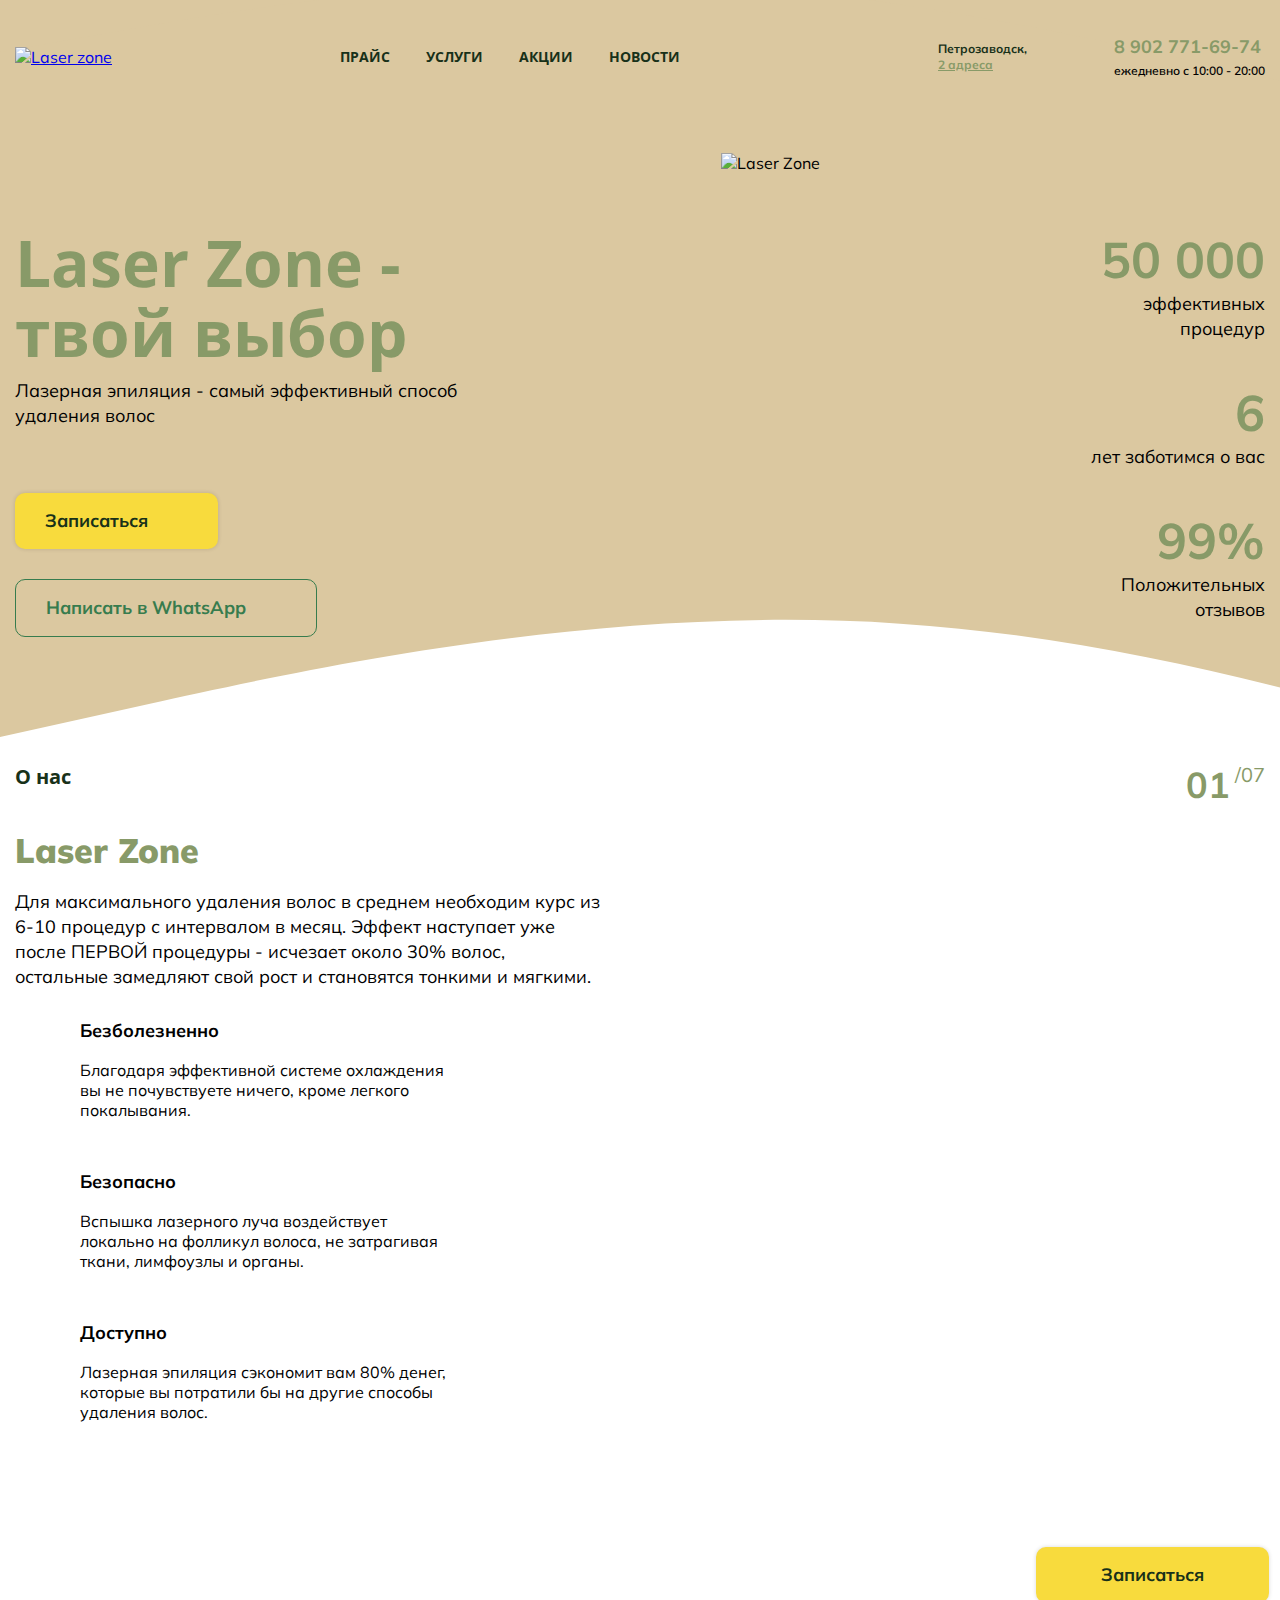
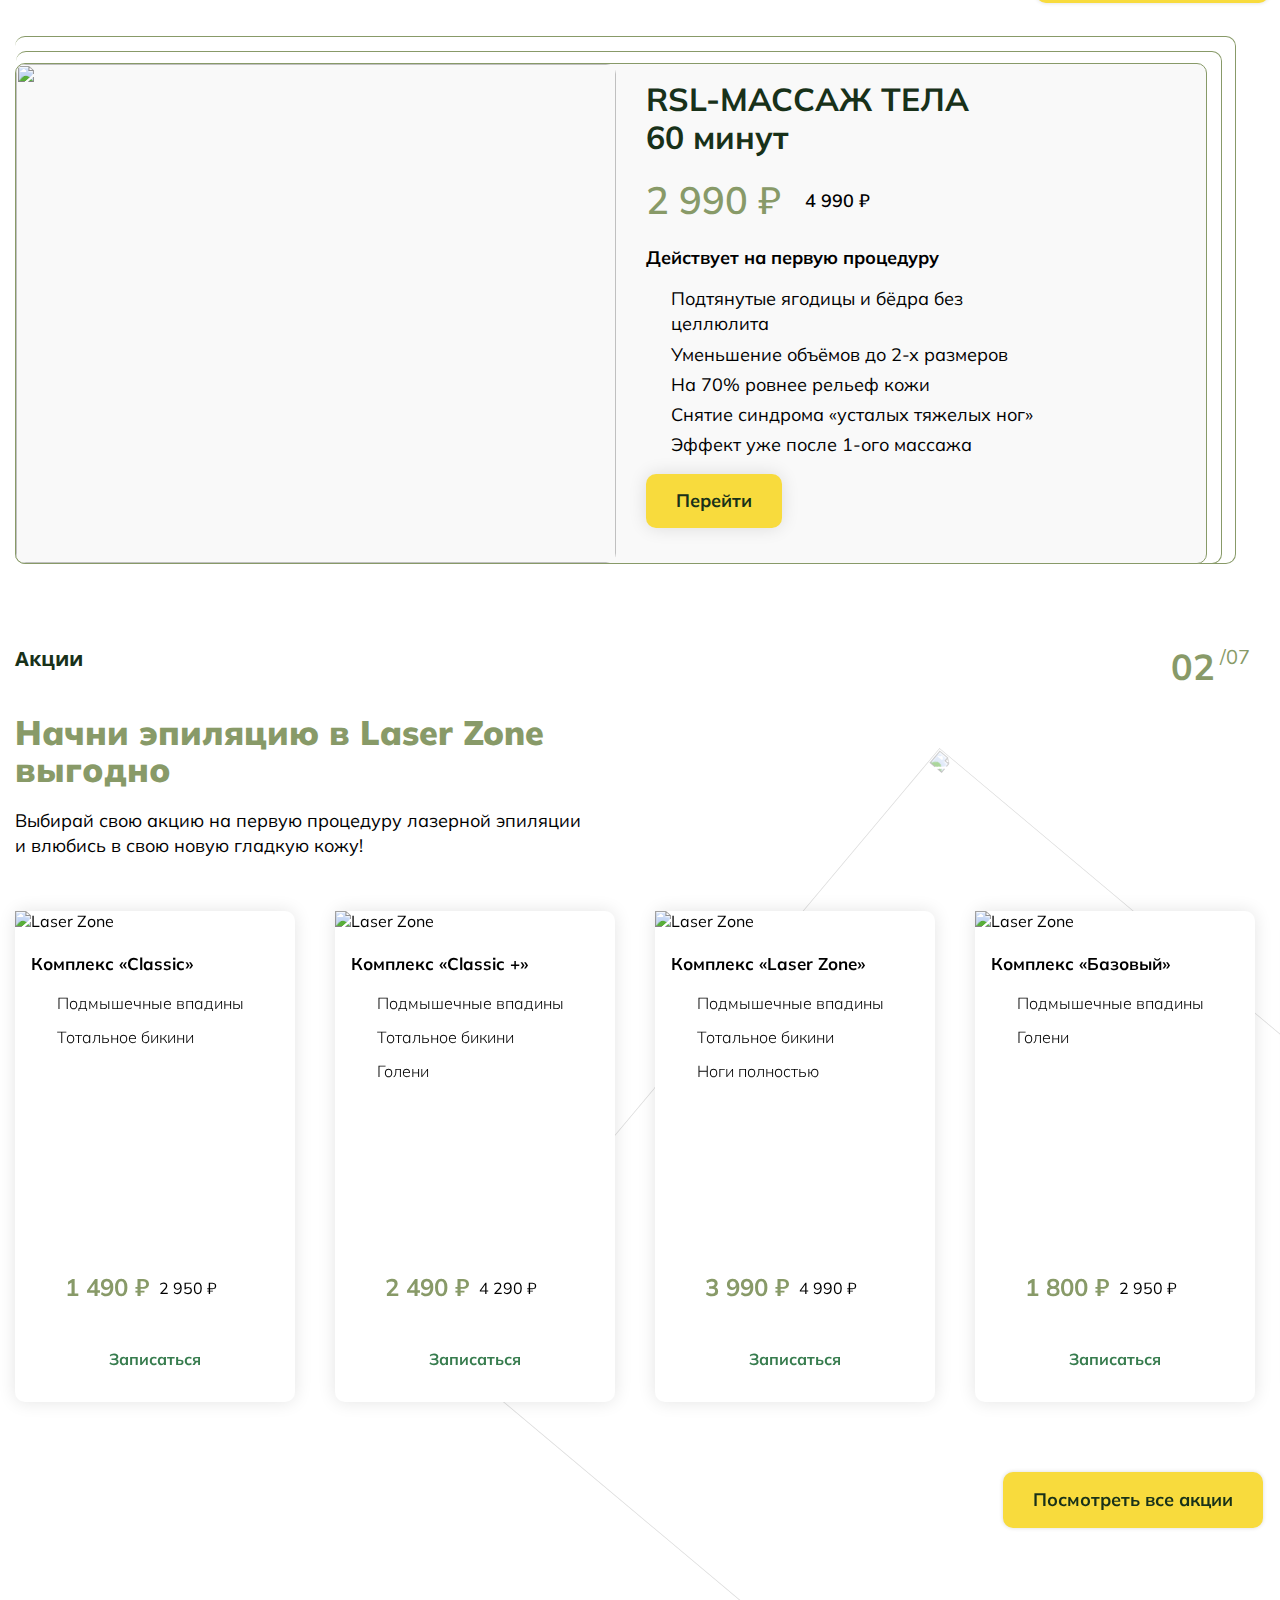
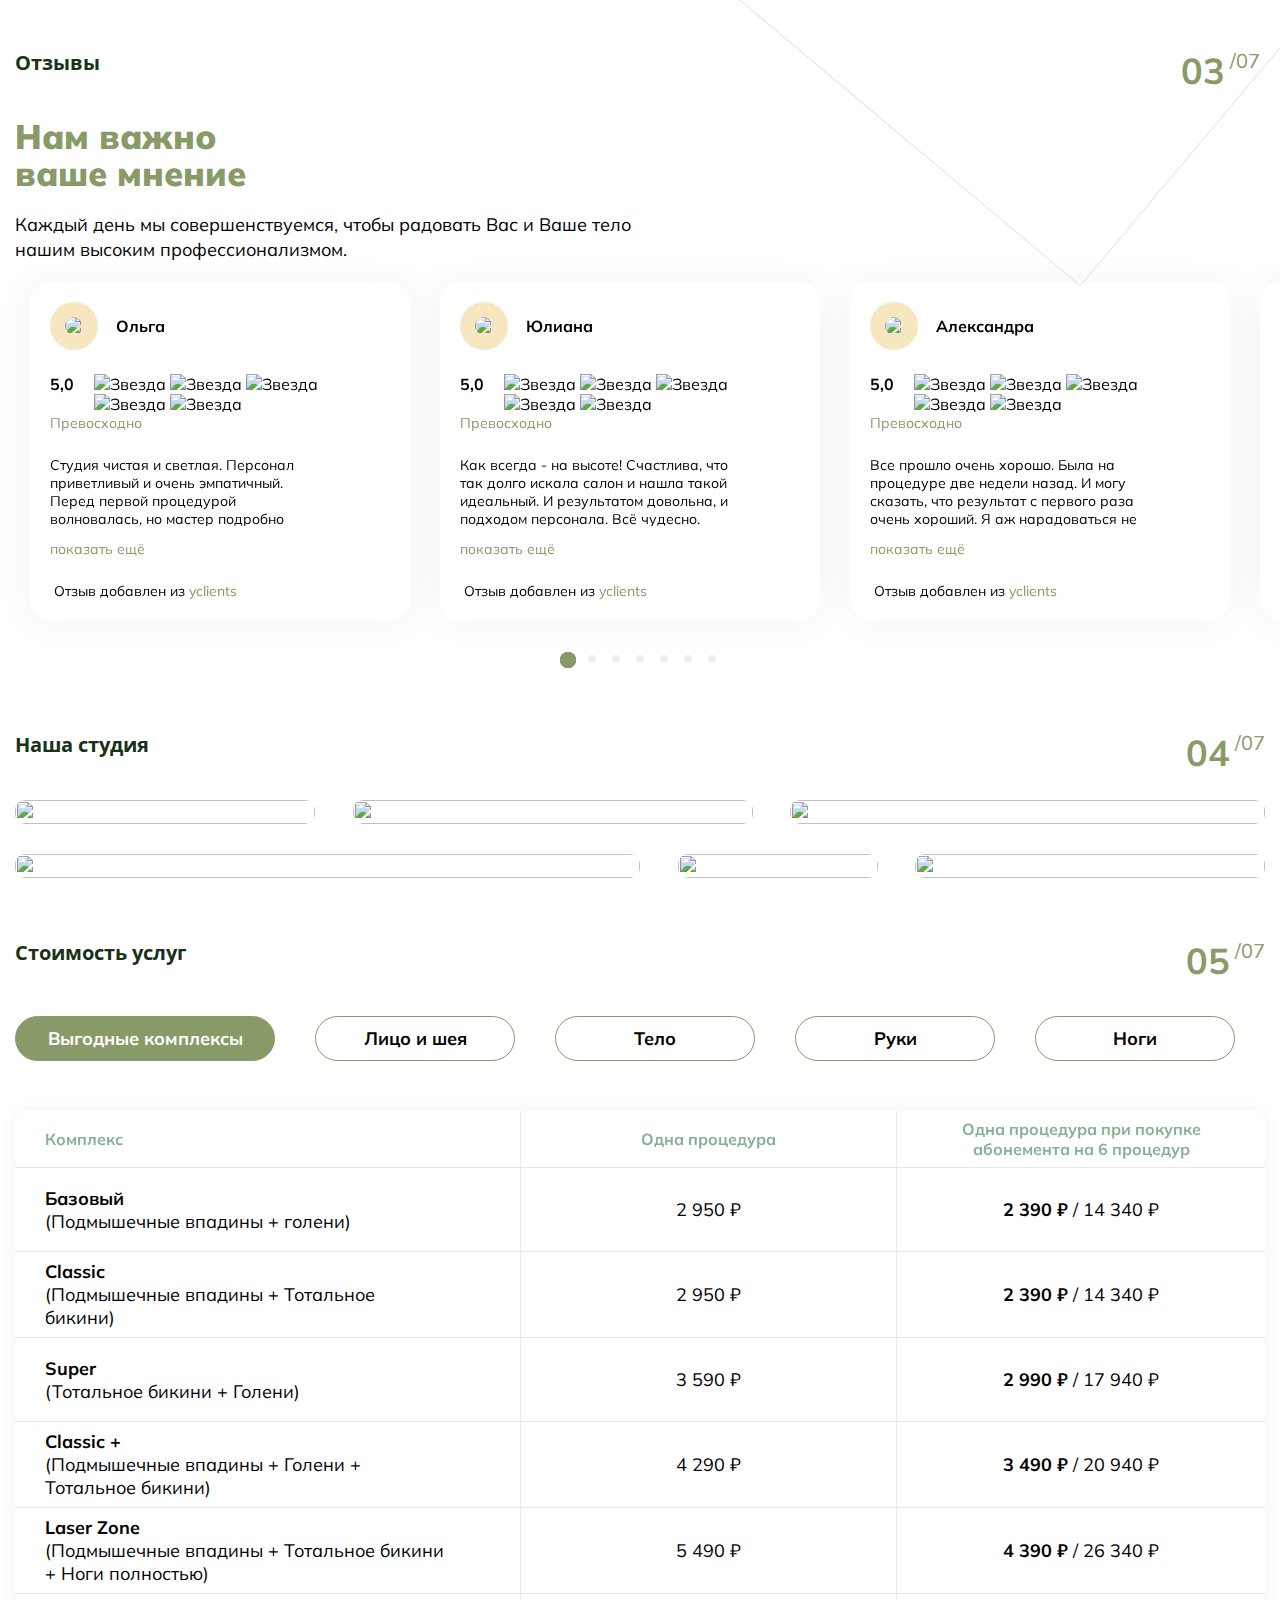
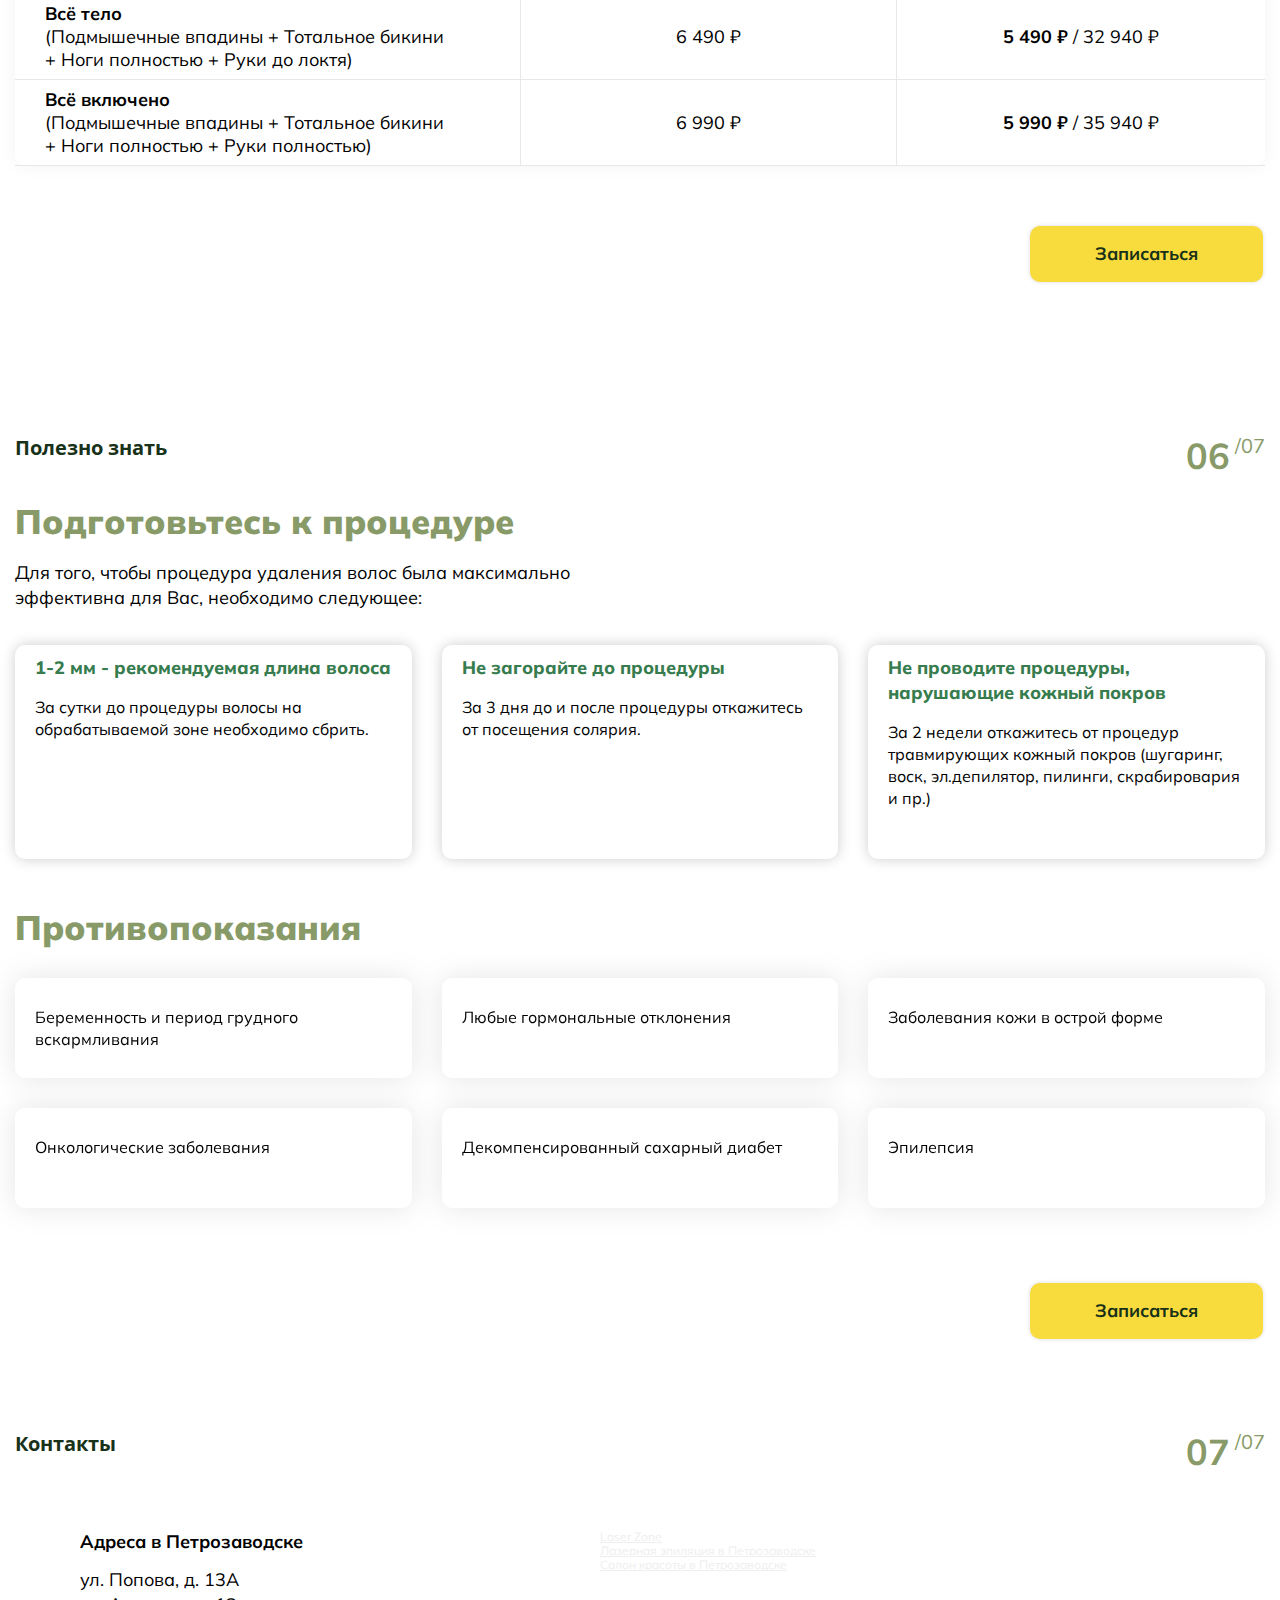
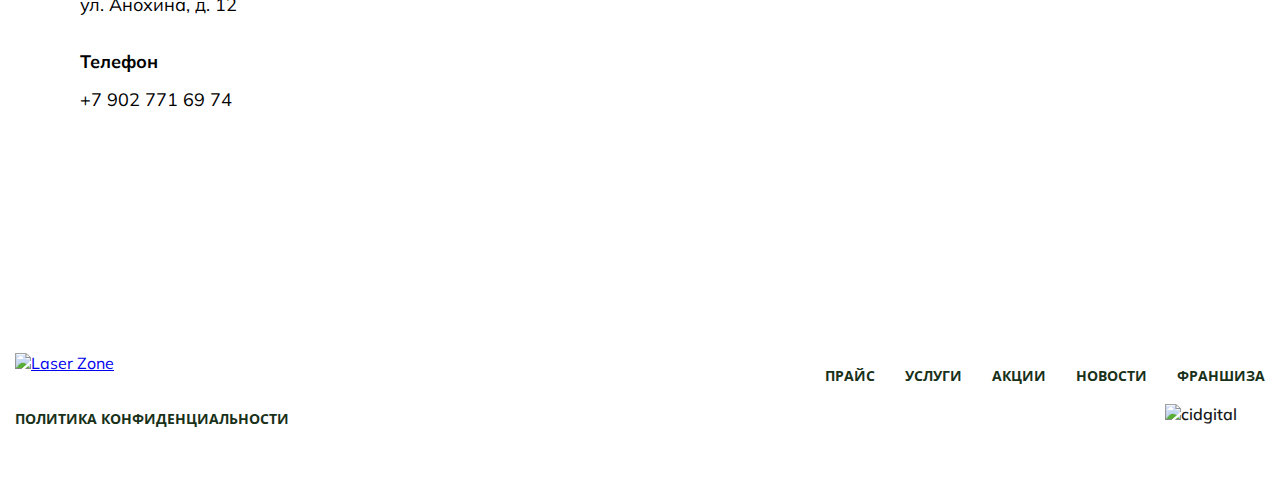
==== commit 93662e87: "Add files via upload" ====
--- a/index.html
+++ b/index.html
@@ -37,46 +37,10 @@
     <meta name="Copyright" content="" />
     <!-- Адрес автора -->
     <meta name="Address" content="" />
-    <!-- Yandex.Metrika counter -->
-    <script type="text/javascript" async="" src="https://mc.yandex.ru/metrika/tag.js"></script>
-    <script type="text/javascript">
-      (function (d, w, c) {
-        (w[c] = w[c] || []).push(function () {
-          try {
-            w.yaCounter49860472 = new Ya.Metrika2({
-              id: 49860472,
-              clickmap: true,
-              trackLinks: true,
-              accurateTrackBounce: true,
-            });
-          } catch (e) {}
-        });
-        var n = d.getElementsByTagName("script")[0],
-          s = d.createElement("script"),
-          f = function () {
-            n.parentNode.insertBefore(s, n);
-          };
-        s.type = "text/javascript";
-        s.async = true;
-        s.src = "https://mc.yandex.ru/metrika/tag.js";
-        if (w.opera == "[object Opera]") {
-          d.addEventListener("DOMContentLoaded", f, false);
-        } else {
-          f();
-        }
-      })(document, window, "yandex_metrika_callbacks2");
-    </script>
-    <noscript><div>
-	<img
-	src="https://mc.yandex.ru/watch/49860472"
-	style="position: absolute; left: -9999px"
-	alt=""/></div>
-	</noscript>
-    <!-- /Yandex.Metrika counter -->
+	<!-- Вк 
     <script
-      src="https://vk.com/js/api/openapi.js?159"
-      type="text/javascript"
-    ></script>
+      src="https://vk.com/js/api/openapi.js?159">
+	</script> -->
   </head>
   <body class="index-page">
     <div class="header-promo">
@@ -122,10 +86,10 @@
                 </div>
               </li>
               <li class="nav__item">
-                <a href="./benefits.html" class="nav__link">Акции</a>
+                <a href="https://vk.com/topic-166417195_40023590" class="nav__link">Акции</a>
               </li>
               <li class="nav__item">
-                <a href="./news.html" class="nav__link">Новости</a>
+                <a href="https://vk.com/laserzone" class="nav__link">Новости</a>
               </li>
             </ul>
           </nav>
@@ -226,7 +190,7 @@
           </div>
           <picture
             ><source
-              srcset="img/content-images/promo-woman.webp"
+              srcset="img/content-images/promo-woman.png"
               type="image/webp" />
             <img
               src="img/content-images/promo-woman.png"
@@ -236,17 +200,17 @@
           <div class="promo__numbers">
             <ul class="promo__list">
               <li class="promo__item">
-                <p class="promo__number">3000+</p>
-                <h2 class="promo__description">Довольных <br> клиентов</h2>
+                <p class="promo__number">50 000</p>
+                <h2 class="promo__description">эффективных <br> процедур</h2>
               </li>
               <li class="promo__item">
-                <p class="promo__number">3</p>
-                <h2 class="promo__description">Года качественного сервиса</h2>
+                <p class="promo__number">6</p>
+                <h2 class="promo__description">лет заботимся о вас</h2>
               </li>
               <li class="promo__item">
-                <p class="promo__number">8</p>
+                <p class="promo__number">99%</p>
                 <h2 class="promo__description">
-                  Сертифицированных специалистов
+                  Положительных отзывов
                 </h2>
               </li>
             </ul>
@@ -321,21 +285,22 @@
 			</button>
 			<div class="massage" id="massage-LPG">
 				<div class="massage-left">
-					<img src="img/content-images/Rectangle 63.png" alt="" class="massage-left-img">
+					<img src="img/content-images/promo-RSL.jpg" alt="" class="massage-left-img">
 				</div>
 					<div class="massage-right">
 						<h3 class="massage-right-title">
-							LPG-МАССАЖ ТЕЛА  25 минут
+							RSL-МАССАЖ ТЕЛА </br> 60 минут
 						</h3>
 						<div class="price-massage ">
-							<h4  class="massage-right-price">490 ₽ </h4> <p class="massage-right-priceDecor">1 390 ₽</p>
+							<h4  class="massage-right-price">2 990 ₽ </h4> <p class="massage-right-priceDecor">4 990 ₽</p>
 						</div>	
-						<p class="massage-right-text">Действует для новых клиентов до     <br>     30 декабря</p>
+						<p class="massage-right-text">Действует на первую процедуру</p>
 						<ul class="massage-right-list">
-							<li class="massage-right-item">Уменьшаются объёмы</li>
-							<li class="massage-right-item">Снимается отёчность</li>
-							<li class="massage-right-item">Уменьшается выраженность <br> целлюлита</li>
-							<li class="massage-right-item">Улучшается тонус кожи и повышается ее упругость</li>
+							<li class="massage-right-item">Подтянутые ягодицы и бёдра без целлюлита</li>
+							<li class="massage-right-item">Уменьшение объёмов до 2-х размеров</li>
+							<li class="massage-right-item">На 70% ровнее рельеф кожи</li>
+							<li class="massage-right-item">Снятие синдрома «усталых тяжелых ног»</li>
+							<li class="massage-right-item">Эффект уже после 1-ого массажа</li>
 						</ul>
 						<a href="lpg.html" class="massage-right-btn-link"><button
 							type="button"
@@ -379,32 +344,7 @@
               <div class="slider__item slide discounts__item discount">
                 <div class="discount__top">
                     <img
-                      src="img/content-images/unsplash_CLiwQXx7kT8.png"
-                      alt="Laser Zone"
-                      class="discount__img"/></picture>
-                  <h4 class="discount__title">Комплекс «Базовый»</h4>
-                  <ul class="discount__list">
-                    <li class="discount__item">Подмышечные впадины</li>
-                    <li class="discount__item">Голени</li>
-                  </ul>
-                </div>
-                <div class="discount__bottom">
-                  <div class="discount__prices">
-                    <span class="discount__price glav">2 390 ₽</span>
-                    <p class="discount__price discount__price--active discount__price--as">3 950 ₽</p>
-                  </div>
-                  
-                  <button class="discount__button ms_booking">
-                    Записаться
-                  </button>
-                </div>
-              </div>
-            </div>
-            <div class="swiper-slide sw-one">
-              <div class="slider__item slide discounts__item discount">
-                <div class="discount__top">
-                    <img
-                      src="img/content-images/unsplash_CLiwQXx7kT8.png"
+                      src="img/complex/Classic.png"
                       alt="Laser Zone"
                       class="discount__img"/></picture>
                   <h4 class="discount__title">Комплекс «Сlassic»</h4>
@@ -415,7 +355,7 @@
                 </div>
                 <div class="discount__bottom">
                   <div class="discount__prices">
-                    <span class="discount__price glav">2 390 ₽</span>
+                    <span class="discount__price glav">1 490 ₽</span>
                     <p class="discount__price discount__price--active discount__price--as">2 950 ₽</p>
                   </div>
                   <button class="discount__button ms_booking">
@@ -428,31 +368,7 @@
               <div class="slider__item slide discounts__item discount">
                 <div class="discount__top">
                     <img
-                      src="img/content-images/unsplash_CLiwQXx7kT8.png"
-                      alt="Laser Zone"
-                      class="discount__img"/></picture>
-                  <h4 class="discount__title">Комплекс «Super»</h4>
-                  <ul class="discount__list">
-                    <li class="discount__item">Тотальное бикини</li>
-                    <li class="discount__item">Голени</li>
-                  </ul>
-                </div>
-                <div class="discount__bottom">
-                  <div class="discount__prices">
-                    <span class="discount__price glav">2 990 ₽</span>
-                    <p class="discount__price discount__price--active discount__price--as">3 590 ₽</p>
-                  </div>
-                  <button class="discount__button ms_booking">
-                    Записаться
-                  </button>
-                </div>
-              </div>
-            </div>
-			<div class="swiper-slide sw-one">
-              <div class="slider__item slide discounts__item discount">
-                <div class="discount__top">
-                    <img
-                      src="img/content-images/unsplash_CLiwQXx7kT8.png"
+                      src="img/complex/Classic+.png"
                       alt="Laser Zone"
                       class="discount__img"/></picture>
                   <h4 class="discount__title">Комплекс «Classic +»</h4>
@@ -464,7 +380,7 @@
                 </div>
                 <div class="discount__bottom">
                   <div class="discount__prices">
-                    <span class="discount__price glav">3 490 ₽</span>
+                    <span class="discount__price glav">2 490 ₽</span>
                     <p class="discount__price discount__price--active discount__price--as">4 290 ₽</p>
                   </div>
                   <button class="discount__button ms_booking">
@@ -473,11 +389,11 @@
                 </div>
               </div>
             </div>
-            <div class="swiper-slide sw-one">
+			<div class="swiper-slide sw-one">
               <div class="slider__item slide discounts__item discount">
                 <div class="discount__top">
                     <img
-                      src="img/content-images/unsplash_CLiwQXx7kT8.png"
+                      src="img/complex/LaserZone.png"
                       alt="Laser Zone"
                       class="discount__img"
                   /></picture>
@@ -490,8 +406,8 @@
                 </div>
                 <div class="discount__bottom">
                   <div class="discount__prices">
-                    <span class="discount__price glav">4 390 ₽</span>
-                    <p class="discount__price discount__price--active discount__price--as">5 490 ₽</p>
+                    <span class="discount__price glav">3 990 ₽</span>
+                    <p class="discount__price discount__price--active discount__price--as">4 990 ₽</p>
                   </div>
                   <button class="discount__button ms_booking">
                     Записаться
@@ -503,7 +419,56 @@
               <div class="slider__item slide discounts__item discount">
                 <div class="discount__top">
                     <img
-                      src="img/content-images/unsplash_CLiwQXx7kT8.png"
+                      src="img/complex/Basic.png"
+                      alt="Laser Zone"
+                      class="discount__img"/></picture>
+                  <h4 class="discount__title">Комплекс «Базовый»</h4>
+                  <ul class="discount__list">
+                    <li class="discount__item">Подмышечные впадины</li>
+                    <li class="discount__item">Голени</li>
+                  </ul>
+                </div>
+                <div class="discount__bottom">
+                  <div class="discount__prices">
+                    <span class="discount__price glav">1 800 ₽</span>
+                    <p class="discount__price discount__price--active discount__price--as">2 950 ₽</p>
+                  </div>
+                  
+                  <button class="discount__button ms_booking">
+                    Записаться
+                  </button>
+                </div>
+              </div>
+            </div>
+			<div class="swiper-slide sw-one">
+              <div class="slider__item slide discounts__item discount">
+                <div class="discount__top">
+                    <img
+                      src="img/complex/Super.png"
+                      alt="Laser Zone"
+                      class="discount__img"/></picture>
+                  <h4 class="discount__title">Комплекс «Super»</h4>
+                  <ul class="discount__list">
+                    <li class="discount__item">Тотальное бикини</li>
+                    <li class="discount__item">Голени</li>
+                  </ul>
+                </div>
+                <div class="discount__bottom">
+                  <div class="discount__prices">
+                    <span class="discount__price glav">2 500 ₽</span>
+                    <p class="discount__price discount__price--active discount__price--as">3 590 ₽</p>
+                  </div>
+                  <button class="discount__button ms_booking">
+                    Записаться
+                  </button>
+                </div>
+              </div>
+            </div>
+			<div class="swiper-slide sw-one">
+              <div class="slider__item slide discounts__item discount">
+                <div class="discount__top">
+                    <img
+                      src="img/complex/The-whole-body.png"
                       alt="Laser Zone"
                       class="discount__img"/></picture>
                   <h4 class="discount__title">Комплекс «ВСЁ ТЕЛО»</h4>
@@ -516,7 +481,7 @@
                 </div>
                 <div class="discount__bottom">
                   <div class="discount__prices">
-                    <span class="discount__price glav">5 490 ₽</span>
+                    <span class="discount__price glav">4 990 ₽</span>
                     <p class="discount__price discount__price--active discount__price--as">6 490 ₽</p>
                   </div>
                   <button class="discount__button ms_booking discount__button-mb">
@@ -529,7 +494,7 @@
               <div class="slider__item slide discounts__item discount">
                 <div class="discount__top">
                     <img
-                      src="img/content-images/unsplash_CLiwQXx7kT8.png"
+                      src="img/complex/All-inclusive.png"
                       alt="Laser Zone"
                       class="discount__img"/></picture>
                   <h4 class="discount__title">Комплекс «ВСЁ ВКЛЮЧЕНО»</h4>
@@ -542,7 +507,7 @@
                 </div>
                 <div class="discount__bottom">
                   <div class="discount__prices">
-                    <span class="discount__price glav">5 990 ₽</span>
+                    <span class="discount__price glav">5 490 ₽</span>
                     <p class="discount__price discount__price--active discount__price--as">6 990 ₽</p>
                   </div>
                   <button class="discount__button ms_booking discount__button-mb">
@@ -1318,12 +1283,7 @@
         >
           <span class="section__number--big">05</span> /07
         </h6>
-        <h2
-          id="price"
-          class="section__title price__title wow animate__animated animate__fadeInLeft"
-        >
-          Стоимость услуг
-        </h2>
+        <h2 id="price" class="section__title price__title wow animate__animated animate__fadeInLeft">Стоимость услуг</h2>
         <div class="price__wrapper-table-all">
           <button class="price__wrapper-table-all-btn wrapper-table-all-btn-active">Выгодные комплексы</button>
           <button class="price__wrapper-table-all-btn">Лицо и шея</button>
@@ -1349,9 +1309,9 @@
           <table class="price-table-compeks table profitable-complexes">
               <thead class="price-table-compeks-thead">
                   <tr class="table-compeks-thead-tr">
-                    <th>Комплекс  Одна процедура</th>
-                    <th> Одна процедура</th>
-                    <th><span class="span-hiden">Одна процедура</span> При покупке <br>  абонемента <span class="span-hiden">на 6 процедур</span></th>
+                    <th>Комплекс</th>
+                    <th>Одна процедура</th>
+                    <th><span class="span-hiden">Одна процедура</span> при покупке<br> абонемента <span class="span-hiden">на 6 процедур</span></th>
                   </tr>
               </thead>
               <tbody class="price-table-compeks-tbody">
@@ -1410,34 +1370,29 @@
               </thead>
               <tbody class="price-table-compeks-tbody">
                   <tr class="table-compeks-tbody-tr">
-                    <td class="tbody-one-td"><strong>Межбровье</strong></td>
-                    <td class="tbody-two-td">300 ₽</td>
-                    <td class="tbody-tre-td"><strong>250 ₽</strong></td>
-                  </tr>
-                  <tr class="table-compeks-tbody-tr">
                     <td class="tbody-one-td"><strong>Щёки</strong></td>
-                    <td class="tbody-two-td">900 ₽</td>
-                    <td class="tbody-tre-td"><strong>800 ₽</strong> / 4 800 ₽</td>
+                    <td class="tbody-two-td">990 ₽</td>
+                    <td class="tbody-tre-td"><strong>880 ₽</strong> / 5 280 ₽</td>
                   </tr>
                   <tr class="table-compeks-tbody-tr">
                     <td class="tbody-one-td"><strong>Верхняя губа</strong></td>
-                    <td class="tbody-two-td">690 ₽</td>
-                    <td class="tbody-tre-td"><strong>590 ₽</strong> /  3 540 ₽</td>
+                    <td class="tbody-two-td">750 ₽</td>
+                    <td class="tbody-tre-td"><strong>650 ₽</strong> / 3 900 ₽</td>
                   </tr>
                   <tr class="table-compeks-tbody-tr">
                     <td class="tbody-one-td"><strong>Подбородок</strong></td>
-                    <td class="tbody-two-td">790  ₽</td>
-                    <td class="tbody-tre-td"><strong>690 ₽</strong> /  4 140 ₽</td>
+                    <td class="tbody-two-td">850 ₽</td>
+                    <td class="tbody-tre-td"><strong>750 ₽</strong> / 4 500 ₽</td>
                   </tr>
                   <tr class="table-compeks-tbody-tr">
                     <td class="tbody-one-td"><strong>Шея</strong> (Передняя и задняя поверхность)</td>
-                    <td class="tbody-two-td">1390 ₽</td>
-                    <td class="tbody-tre-td"><strong>1090 ₽</strong> / 5 540 ₽</td>
+                    <td class="tbody-two-td">1 500 ₽</td>
+                    <td class="tbody-tre-td"><strong>1 190 ₽</strong> / 7 140 ₽</td>
                   </tr>
                   <tr class="table-compeks-tbody-tr">
                     <td class="tbody-one-td"><strong>Лицо </strong>(Полностью)</td>
-                    <td class="tbody-two-td">1 900  ₽</td>
-                    <td class="tbody-tre-td"><strong>1390 ₽</strong> / 8 340 ₽</td>
+                    <td class="tbody-two-td">1 990 ₽</td>
+                    <td class="tbody-tre-td"><strong>1 500 ₽</strong> / 9 000 ₽</td>
                   </tr>
               </tbody>
           </table>
@@ -1452,53 +1407,53 @@
             <tbody class="price-table-compeks-tbody">
                 <tr class="table-compeks-tbody-tr">
                   <td class="tbody-one-td"><strong>Декольте</strong></td>
-                  <td class="tbody-two-td">1 390 ₽</td>
-                  <td class="tbody-tre-td"><strong>1 090 ₽</strong> /6 540 </td>
+                  <td class="tbody-two-td">1 490 ₽</td>
+                  <td class="tbody-tre-td"><strong>1 190 ₽</strong> / 7 140 ₽</td>
                 </tr>
                 <tr class="table-compeks-tbody-tr">
                   <td class="tbody-one-td"><strong>Ореолы</strong></td>
-                  <td class="tbody-two-td">550  ₽</td>
-                  <td class="tbody-tre-td"><strong>450 ₽</strong> / 2 700 ₽</td>
+                  <td class="tbody-two-td">590 ₽</td>
+                  <td class="tbody-tre-td"><strong>490 ₽</strong> / 2 940 ₽</td>
                 </tr>
                 <tr class="table-compeks-tbody-tr">
                   <td class="tbody-one-td"><strong>Грудь полностью</strong></td>
-                  <td class="tbody-two-td">1 900 ₽</td>
-                  <td class="tbody-tre-td"><strong>1 690 ₽</strong> / 10 140 ₽</td>
+                  <td class="tbody-two-td">1 990 ₽</td>
+                  <td class="tbody-tre-td"><strong>1 800 ₽</strong> / 10 800 ₽</td>
                 </tr>
                 <tr class="table-compeks-tbody-tr">
                   <td class="tbody-one-td"><strong>Линия живота </strong>(дорожка)</td>
-                  <td class="tbody-two-td">500  ₽</td>
-                  <td class="tbody-tre-td"><strong>400 ₽</strong> /  2 400 ₽</td>
+                  <td class="tbody-two-td">550 ₽</td>
+                  <td class="tbody-tre-td"><strong>440 ₽</strong> / 2 640 ₽</td>
                 </tr>
                 <tr class="table-compeks-tbody-tr">
                   <td class="tbody-one-td"><strong>Живот </strong>(Полностью)</td>
-                  <td class="tbody-two-td">1 200  ₽</td>
-                  <td class="tbody-tre-td"><strong>990 ₽</strong> /  5 940 ₽</td>
+                  <td class="tbody-two-td">1 300 ₽</td>
+                  <td class="tbody-tre-td"><strong>1 090 ₽</strong> / 6 540 ₽</td>
                 </tr>
                 <tr class="table-compeks-tbody-tr">
                   <td class="tbody-one-td"><strong>Бикини классика</strong></td>
-                  <td class="tbody-two-td">1 000 ₽</td>
-                  <td class="tbody-tre-td"><strong>700  ₽</strong> / 4 200 ₽</td>
+                  <td class="tbody-two-td">1 090 ₽</td>
+                  <td class="tbody-tre-td"><strong>770 ₽</strong> / 4 620 ₽</td>
                 </tr>
                 <tr class="table-compeks-tbody-tr">
                   <td class="tbody-one-td"><strong>Бикини глубокое </strong></td>
-                  <td class="tbody-two-td">1 800  ₽</td>
-                  <td class="tbody-tre-td"><strong>1 390 ₽</strong> / 8 340 ₽</td>
+                  <td class="tbody-two-td">1 980 ₽</td>
+                  <td class="tbody-tre-td"><strong>1 500 ₽</strong> / 9 000 ₽</td>
                 </tr>
                 <tr class="table-compeks-tbody-tr">
                   <td class="tbody-one-td"><strong>Бикини тотальное </strong></td>
-                  <td class="tbody-two-td">2 000  ₽</td>
-                  <td class="tbody-tre-td"><strong>1 490 ₽</strong> / 8 940 ₽</td>
+                  <td class="tbody-two-td">2 190 ₽</td>
+                  <td class="tbody-tre-td"><strong>1 590 ₽</strong> / 9 540 ₽</td>
                 </tr>
                 <tr class="table-compeks-tbody-tr">
                   <td class="tbody-one-td"><strong>Поясница </strong></td>
-                  <td class="tbody-two-td">1 800  ₽</td>
-                  <td class="tbody-tre-td"><strong>1300 ₽</strong> / 7 800 ₽</td>
+                  <td class="tbody-two-td">1 980 ₽</td>
+                  <td class="tbody-tre-td"><strong>1 400 ₽</strong> / 8 400 ₽</td>
                 </tr>
                 <tr class="table-compeks-tbody-tr">
                   <td class="tbody-one-td"><strong>Спина полностью </strong></td>
-                  <td class="tbody-two-td">2 490  ₽</td>
-                  <td class="tbody-tre-td"><strong>1790 ₽</strong> / 10 740 ₽</td>
+                  <td class="tbody-two-td">2 750 ₽</td>
+                  <td class="tbody-tre-td"><strong>1 970 ₽</strong> / 11 820 ₽</td>
                 </tr>
             </tbody>
         </table>
@@ -1513,23 +1468,18 @@
               <tbody class="price-table-compeks-tbody">
                   <tr class="table-compeks-tbody-tr">
                     <td class="tbody-one-td"><strong>Подмышечные впадины</strong></td>
-                    <td class="tbody-two-td">990 ₽</td>
-                    <td class="tbody-tre-td"><strong>690 ₽</strong> / 4 140 ₽</td>
+                    <td class="tbody-two-td">1 090 ₽</td>
+                    <td class="tbody-tre-td"><strong>790 ₽</strong> / 4 740 ₽</td>
                   </tr>
                   <tr class="table-compeks-tbody-tr">
                     <td class="tbody-one-td"><strong>Руки до локтя</strong></td>
-                    <td class="tbody-two-td">1 790 ₽</td>
-                    <td class="tbody-tre-td"><strong>1390 ₽</strong> / 8 340 ₽</td>
+                    <td class="tbody-two-td">1 970 ₽</td>
+                    <td class="tbody-tre-td"><strong>1 500 ₽</strong> / 9 000 ₽</td>
                   </tr>
                   <tr class="table-compeks-tbody-tr">
                     <td class="tbody-one-td"><strong>Руки полностью</strong></td>
-                    <td class="tbody-two-td">2 490 ₽</td>
-                    <td class="tbody-tre-td"><strong>1 790 ₽</strong> /  10 740 ₽</td>
-                  </tr>
-                  <tr class="table-compeks-tbody-tr">
-                    <td class="tbody-one-td"><strong>Кисти рук</strong></td>
-                    <td class="tbody-two-td">400 ₽</td>
-                    <td class="tbody-tre-td"><strong>330 ₽</strong> </td>
+                    <td class="tbody-two-td">2 690 ₽</td>
+                    <td class="tbody-tre-td"><strong>1 990 ₽</strong> / 11 940 ₽</td>
                   </tr>
               </tbody>
           </table>
@@ -1544,33 +1494,33 @@
               <tbody class="price-table-compeks-tbody">
                   <tr class="table-compeks-tbody-tr">
                     <td class="tbody-one-td"><strong>Межъягодичная зона</strong></td>
-                    <td class="tbody-two-td">500 ₽</td>
-                    <td class="tbody-tre-td"><strong>400 ₽</strong> /2 400 ₽</td>
+                    <td class="tbody-two-td">550 ₽</td>
+                    <td class="tbody-tre-td"><strong>450 ₽</strong> /2 700 ₽</td>
                   </tr>
                   <tr class="table-compeks-tbody-tr">
                     <td class="tbody-one-td"><strong>Ягодицы</strong></td>
-                    <td class="tbody-two-td">990 ₽</td>
-                    <td class="tbody-tre-td"><strong>850 ₽</strong> / 5 100 ₽</td>
+                    <td class="tbody-two-td">1 090 ₽</td>
+                    <td class="tbody-tre-td"><strong>890 ₽</strong> / 5 340 ₽</td>
                   </tr>
                   <tr class="table-compeks-tbody-tr">
                     <td class="tbody-one-td"><strong>Голени </strong>(включает колени)</td>
-                    <td class="tbody-two-td">2 000 ₽</td>
-                    <td class="tbody-tre-td"><strong>1 490 ₽</strong> /  8 940 ₽</td>
+                    <td class="tbody-two-td">2 190 ₽</td>
+                    <td class="tbody-tre-td"><strong>1 590 ₽</strong> / 9 540 ₽</td>
+                  </tr>
+				  <tr class="table-compeks-tbody-tr">
+                    <td class="tbody-one-td"><strong>Ноги полностью </strong> (включает пальцы ног и стопы)</td>
+                    <td class="tbody-two-td">3 790 ₽</td>
+                    <td class="tbody-tre-td"><strong>2 990 ₽</strong> / 17 940 ₽</td>
                   </tr>
                   <tr class="table-compeks-tbody-tr">
                     <td class="tbody-one-td"><strong>Бедра </strong>(включает колени)</td>
-                    <td class="tbody-two-td">2 400 ₽</td>
-                    <td class="tbody-tre-td"><strong>2 000 ₽</strong> / 12 000 </td>
-                  </tr>
-                  <tr class="table-compeks-tbody-tr">
-                    <td class="tbody-one-td"><strong>Ноги полностью </strong> (включает пальцы ног и стопы)</td>
-                    <td class="tbody-two-td">3 490 ₽</td>
-                    <td class="tbody-tre-td"><strong>2890 ₽</strong> / 17 340</td>
+                    <td class="tbody-two-td">2 600 ₽</td>
+                    <td class="tbody-tre-td"><strong>2 200 ₽</strong> / 13 200 ₽</td>
                   </tr>
                   <tr class="table-compeks-tbody-tr">
                     <td class="tbody-one-td"><strong>Стопы </strong></td>
-                    <td class="tbody-two-td">500  ₽</td>
-                    <td class="tbody-tre-td"><strong>400 ₽</strong>/ 2 400 </td>
+                    <td class="tbody-two-td">550 ₽</td>
+                    <td class="tbody-tre-td"><strong>450 ₽</strong>/ 2 700 ₽</td>
                   </tr>
               </tbody>
           </table>
@@ -1853,10 +1803,10 @@
                 </div>
               </li>
               <li class="nav__item">
-                <a href="./benefits.html" class="nav__link">Акции</a>
+                <a href="https://vk.com/topic-166417195_40023590" class="nav__link">Акции</a>
               </li>
               <li class="nav__item">
-                <a href="./news.html" class="nav__link">Новости</a>
+                <a href="https://vk.com/laserzone" class="nav__link">Новости</a>
               </li>
               <li class="nav__item">
                 <a href="#" class="nav__link">Франшиза</a>
@@ -1959,10 +1909,11 @@
             <h3>Купон-Скидка <br>50%</h3>
             <p>На первое посещение</p>
         </div>
-        <form class="modal_10-form">
-            <input type="text" placeholder="Ваше имя">
+        <form class="modal_10-form" method="post" action="telegram.php">
+            <input type="text" placeholder="Ваше имя" name="user_name">
+            <input type="text" value="Glav" name="user_category" class="inp-glav_nones">
             <div class="modal_10-form-relative">
-              <input type="text"  value="+7" >
+              <input type="text"  value="+7" name="user_number">
               <svg class="modal_10-form-svg" width="35" height="30" viewBox="0 0 35 30" fill="none" xmlns="http://www.w3.org/2000/svg">
               <g filter="url(#filter0_d_3023_9537)">
               <g clip-path="url(#clip0_3023_9537)">
--- a/css/style.css
+++ b/css/style.css
@@ -0,0 +1,7588 @@
+@charset "UTF-8";
+/* stylelint-disable */
+/* ==========================================================================
+   Normalize.scss settings
+   ========================================================================== */
+/**
+ * Includes legacy browser support IE6/7
+ *
+ * Set to false if you want to drop support for IE6 and IE7
+ */
+/* Base
+   ========================================================================== */
+/**
+ * 1. Set default font family to sans-serif.
+ * 2. Prevent iOS and IE text size adjust after device orientation change,
+ *    without disabling user zoom.
+ * 3. Corrects text resizing oddly in IE 6/7 when body `font-size` is set using
+ *  `em` units.
+ */
+@import url("https://fonts.googleapis.com/css2?family=Mulish:wght@300;400;700;900&display=swap");
+@import url('https://fonts.googleapis.com/css2?family=Open+Sans:wght@500;600;700&display=swap');
+html {
+  font-family: sans-serif;
+  /* 1 */
+  -ms-text-size-adjust: 100%;
+  /* 2 */
+  -webkit-text-size-adjust: 100%;
+  /* 2 */ 
+}
+
+/**
+ * Remove default margin.
+ */
+body {
+  position: relative;
+  margin: 0; }
+.body-active_fon {
+    position: relative;
+}
+.body-active_fon::after {
+  background-color: #0000005a;
+  width: 100%;
+  height: 100%;
+  content: '';
+  position: absolute;
+  top: 0;
+  right: 0;
+  left: 0;
+  z-index: 998;
+  bottom: 0;
+  backdrop-filter: blur(4px);
+
+}
+.modal_10-all {
+  position: fixed;
+  top:50%;
+  left:50%;
+  transform:translate(-50%, -50%);
+  z-index: 9999;
+}
+.modal_10 {
+  padding: 52px 30px;
+  width:780px ;
+  height: 304px;
+  background-image: url(../img/images/modal10.jpeg);
+  background-repeat: no-repeat;
+  background-size: cover;
+  border-radius: 20px;
+}
+.modal_10-svg {
+  position: absolute;
+  top: 0;
+  right: -40px;
+  cursor: pointer;
+}
+.modal_10-top {
+  padding: 6px 30px;
+  color: white;
+  background-color: #DBC8A0;
+  max-width: 290px;
+  width: 100%;
+  margin-bottom: 15px;
+  border-radius: 10px;
+}
+.modal_10-form {
+  display: flex;
+  flex-direction: column;
+  max-width: 310px;
+  gap: 15px;
+  padding-left: 19px;
+  padding-right: 19px;
+}
+.modal_10-form input {
+  border: 1px solid #DBC8A0;
+  border-radius: 10px;
+  height: 44px;
+  padding-left: 16px;
+  font-size: 13px;
+
+}
+.modal_10-form-relative {
+  position: relative;
+  width: 100%;
+}
+.modal_10-form-relative input {
+  padding-left: 40px;
+  width: 86%;
+}
+.modal_10-form-svg {
+  position: absolute;
+  left: 6px;
+  top: 9px;
+}
+.modal_10-form button {
+  background-color: #F8DB3D;
+  border-radius: 10px;
+  max-width: 126px;
+  width: 100%;
+  box-shadow: 0px 0px 18px 0px #00000014;
+  margin: 0 auto;
+  height: 45px;
+  border: none;
+  transition: all .3s;
+}
+.modal_10-form button:hover {
+  transform: scale(1.05);
+  opacity: .8;
+}
+.modal_10-top h3 {
+  font-size: 33px;
+  margin-top: 0;
+  text-transform: uppercase;
+  margin-bottom: 10px;
+  font-weight: 900;
+  text-align: center;
+}
+.modal_10-top p {
+  margin-top: 0;
+  text-align: center;
+
+  margin-bottom: 0;
+}
+.none-modal10 {
+  display: none;  
+}
+.modal_10-big-one {
+  position: absolute;
+  top: -67px;
+  z-index: -1;
+  left: -13px;
+}
+.modal_10-small-one {
+  position: absolute;
+  top: -4px;
+
+  left: -43px;
+}
+.modal_10-big-two {
+  position: absolute;
+  bottom: -10px;
+  right: -65px;
+  z-index: -1;
+
+}
+.modal_10-small-two {
+  position: absolute;
+  bottom: -45px;
+  right: 0px;
+  z-index: -1;
+
+}
+@media(max-width:1000px) {
+  .modal_10 {
+    width: 736px;
+    height: 304px;
+}
+}
+@media(max-width:900px) {
+  .modal_10 {
+    padding: 38px 20px;
+    width: 710px;
+}
+.modal_10-top h3 {
+  font-size: 30px;
+}
+}
+@media(max-width:768px) {
+  .modal_10 {
+    padding: 25px 16px;
+    width: 558px;
+}
+.modal_10-top h3 {
+  font-size: 26px;
+}
+}
+@media(max-width:500px) {
+  .modal_10-big-one {
+    display: none;
+   
+  }
+  .modal_10-small-one {
+   display: none;
+  }
+  .modal_10-big-two {
+    display: none;
+  
+  }
+  .modal_10-small-two {
+    display: none;
+  
+  }
+  .modal_10-svg {
+    position: absolute;
+    top: 7px;
+    right: 12px;
+    cursor: pointer;
+}
+.modal_10 {
+  padding: 25px 16px;
+  width: 358px;
+  height: 290px;
+}
+}
+@media(max-width:420px) { 
+  .modal_10 {
+    padding: 25px 16px;
+    width: 328px;
+    height: 290px;
+  }
+  .modal_10-top {
+    padding: 6px 20px;
+    color: white;
+    background-color: #DBC8A0;
+    max-width: 287px;
+}
+.modal_10-top h3 {
+  font-size: 24px;
+}
+}
+@media(max-width:380px) { 
+  .modal_10 {
+    padding: 25px 16px;
+    width: 313px;
+    height: 290px;
+  }
+  .modal_10-top {
+    padding: 6px 20px;
+    color: white;
+    background-color: #DBC8A0;
+    max-width: 272px;
+}
+
+}
+/* HTML5 display definitions
+   ========================================================================== */
+/**
+ * Correct `block` display not defined for any HTML5 element in IE 8/9.
+ * Correct `block` display not defined for `details` or `summary` in IE 10/11
+ * and Firefox.
+ * Correct `block` display not defined for `main` in IE 11.
+ */
+article,
+aside,
+details,
+figcaption,
+figure,
+footer,
+header,
+hgroup,
+main,
+menu,
+nav,
+section,
+summary {
+  display: block; }
+
+/**
+ * 1. Correct `inline-block` display not defined in IE 6/7/8/9 and Firefox 3.
+ * 2. Normalize vertical alignment of `progress` in Chrome, Firefox, and Opera.
+ */
+audio,
+canvas,
+progress,
+video {
+  display: inline-block;
+  /* 1 */
+  vertical-align: baseline;
+  /* 2 */ }
+
+/**
+ * Prevents modern browsers from displaying `audio` without controls.
+ * Remove excess height in iOS 5 devices.
+ */
+audio:not([controls]) {
+  display: none;
+  height: 0; }
+
+/**
+ * Address `[hidden]` styling not present in IE 8/9/10.
+ * Hide the `template` element in IE 8/9/10/11, Safari, and Firefox < 22.
+ */
+[hidden],
+template {
+  display: none; }
+
+/* Links
+   ========================================================================== */
+/**
+ * Remove the gray background color from active links in IE 10.
+ */
+a {
+  background-color: transparent; }
+
+/**
+ * Improve readability of focused elements when they are also in an
+ * active/hover state.
+ */
+a:active, a:hover {
+  outline: 0; }
+
+/* Text-level semantics
+   ========================================================================== */
+/**
+ * Address styling not present in IE 8/9/10/11, Safari, and Chrome.
+ */
+abbr[title] {
+  border-bottom: 1px dotted; }
+
+/**
+ * Address style set to `bolder` in Firefox 4+, Safari, and Chrome.
+ */
+b,
+strong {
+  font-weight: 700; }
+
+/**
+ * Address styling not present in Safari and Chrome.
+ */
+dfn {
+  font-style: italic; }
+
+/**
+ * Address variable `h1` font-size and margin within `section` and `article`
+ * contexts in Firefox 4+, Safari, and Chrome.
+ */
+h1 {
+  font-size: 2em;
+  margin: 0.67em 0; }
+
+/**
+ * Addresses styling not present in IE 8/9.
+ */
+mark {
+  background: #ff0;
+  color: #000; }
+
+/**
+ * Address inconsistent and variable font size in all browsers.
+ */
+small {
+  font-size: 80%; }
+
+/**
+ * Prevent `sub` and `sup` affecting `line-height` in all browsers.
+ */
+sub,
+sup {
+  font-size: 75%;
+  line-height: 0;
+  position: relative;
+  vertical-align: baseline; }
+
+sup {
+  top: -0.5em; }
+
+sub {
+  bottom: -0.25em; }
+
+/* Embedded content
+   ========================================================================== */
+/**
+ * 1. Remove border when inside `a` element in IE 8/9/10.
+ * 2. Improves image quality when scaled in IE 7.
+ */
+img {
+  border: 0; }
+
+/**
+ * Correct overflow not hidden in IE 9/10/11.
+ */
+svg:not(:root) {
+  overflow: hidden; }
+
+/* Grouping content
+   ========================================================================== */
+/**
+ * Address margin not present in IE 8/9 and Safari.
+ */
+figure {
+  margin: 1em 40px; }
+
+/**
+ * Address differences between Firefox and other browsers.
+ */
+hr {
+  -webkit-box-sizing: content-box;
+          box-sizing: content-box;
+  height: 0; }
+
+/**
+ * Contain overflow in all browsers.
+ */
+pre {
+  overflow: auto; }
+
+/**
+ * Address odd `em`-unit font size rendering in all browsers.
+ * Correct font family set oddly in IE 6, Safari 4/5, and Chrome.
+ */
+code,
+kbd,
+pre,
+samp {
+  font-family: monospace, monospace;
+  font-size: 1em; }
+
+/* Forms
+   ========================================================================== */
+/**
+ * Known limitation: by default, Chrome and Safari on OS X allow very limited
+ * styling of `select`, unless a `border` property is set.
+ */
+/**
+ * 1. Correct color not being inherited.
+ *  Known issue: affects color of disabled elements.
+ * 2. Correct font properties not being inherited.
+ * 3. Address margins set differently in Firefox 4+, Safari, and Chrome.
+ * 4. Improves appearance and consistency in all browsers.
+ */
+button,
+input,
+optgroup,
+select,
+textarea {
+  color: inherit;
+  /* 1 */
+  font: inherit;
+  /* 2 */
+  margin: 0;
+  /* 3 */ }
+
+/**
+ * Address `overflow` set to `hidden` in IE 8/9/10/11.
+ */
+button {
+  overflow: visible; }
+
+/**
+ * Address inconsistent `text-transform` inheritance for `button` and `select`.
+ * All other form control elements do not inherit `text-transform` values.
+ * Correct `button` style inheritance in Firefox, IE 8/9/10/11, and Opera.
+ * Correct `select` style inheritance in Firefox.
+ */
+button,
+select {
+  text-transform: none; }
+
+/**
+ * 1. Avoid the WebKit bug in Android 4.0.* where (2) destroys native `audio`
+ *  and `video` controls.
+ * 2. Correct inability to style clickable `input` types in iOS.
+ * 3. Improve usability and consistency of cursor style between image-type
+ *  `input` and others.
+ * 4. Removes inner spacing in IE 7 without affecting normal text inputs.
+ *  Known issue: inner spacing remains in IE 6.
+ */
+button,
+html input[type="button"],
+input[type="reset"],
+input[type="submit"] {
+  -webkit-appearance: button;
+  /* 2 */
+  cursor: pointer;
+  /* 3 */ }
+
+/**
+ * Re-set default cursor for disabled elements.
+ */
+button[disabled],
+html input[disabled] {
+  cursor: default; }
+
+/**
+ * Remove inner padding and border in Firefox 4+.
+ */
+button::-moz-focus-inner,
+input::-moz-focus-inner {
+  border: 0;
+  padding: 0; }
+
+/**
+ * Address Firefox 4+ setting `line-height` on `input` using `!important` in
+ * the UA stylesheet.
+ */
+input {
+  line-height: normal; }
+
+/**
+ * 1. Address box sizing set to `content-box` in IE 8/9/10.
+ * 2. Remove excess padding in IE 8/9/10.
+ *  Known issue: excess padding remains in IE 6.
+ */
+input[type="checkbox"],
+input[type="radio"] {
+  -webkit-box-sizing: border-box;
+          box-sizing: border-box;
+  /* 1 */
+  padding: 0;
+  /* 2 */ }
+
+/**
+ * Fix the cursor style for Chrome's increment/decrement buttons. For certain
+ * `font-size` values of the `input`, it causes the cursor style of the
+ * decrement button to change from `default` to `text`.
+ */
+input[type="number"]::-webkit-inner-spin-button,
+input[type="number"]::-webkit-outer-spin-button {
+  height: auto; }
+
+/**
+ * 1. Address `appearance` set to `searchfield` in Safari and Chrome.
+ * 2. Address `box-sizing` set to `border-box` in Safari and Chrome.
+ */
+input[type="search"] {
+  -webkit-appearance: textfield;
+  /* 1 */
+  -webkit-box-sizing: content-box;
+          box-sizing: content-box;
+  /* 2 */ }
+
+/**
+ * Remove inner padding and search cancel button in Safari and Chrome on OS X.
+ * Safari (but not Chrome) clips the cancel button when the search input has
+ * padding (and `textfield` appearance).
+ */
+input[type="search"]::-webkit-search-cancel-button,
+input[type="search"]::-webkit-search-decoration {
+  -webkit-appearance: none; }
+
+/**
+ * Define consistent border, margin, and padding.
+ */
+fieldset {
+  border: 1px solid #c0c0c0;
+  margin: 0 2px;
+  padding: 0.35em 0.625em 0.75em; }
+
+/**
+ * 1. Correct `color` not being inherited in IE 8/9/10/11.
+ * 2. Remove padding so people aren't caught out if they zero out fieldsets.
+ * 3. Corrects text not wrapping in Firefox 3.
+ * 4. Corrects alignment displayed oddly in IE 6/7.
+ */
+legend {
+  border: 0;
+  /* 1 */
+  padding: 0;
+  /* 2 */ }
+
+/**
+ * Remove default vertical scrollbar in IE 8/9/10/11.
+ */
+textarea {
+  overflow: auto; }
+
+/**
+ * Don't inherit the `font-weight` (applied by a rule above).
+ * NOTE: the default cannot safely be changed in Chrome and Safari on OS X.
+ */
+optgroup {
+  font-weight: 700; }
+
+/* Tables
+   ========================================================================== */
+/**
+ * Remove most spacing between table cells.
+ */
+table {
+  border-collapse: collapse;
+  border-spacing: 0; }
+
+td,
+th {
+  padding: 0; }
+
+/**
+ * Swiper 6.5.9
+ * Most modern mobile touch slider and framework with hardware accelerated transitions
+ * https://swiperjs.com
+ *
+ * Copyright 2014-2021 Vladimir Kharlampidi
+ *
+ * Released under the MIT License
+ *
+ * Released on: April 30, 2021
+ */
+@font-face {
+  font-family: swiper-icons;
+  src: url("data:application/font-woff;charset=utf-8;base64, [base64]//wADZ2x5ZgAAAywAAADMAAAD2MHtryVoZWFkAAABbAAAADAAAAA2E2+eoWhoZWEAAAGcAAAAHwAAACQC9gDzaG10eAAAAigAAAAZAAAArgJkABFsb2NhAAAC0AAAAFoAAABaFQAUGG1heHAAAAG8AAAAHwAAACAAcABAbmFtZQAAA/gAAAE5AAACXvFdBwlwb3N0AAAFNAAAAGIAAACE5s74hXjaY2BkYGAAYpf5Hu/j+W2+MnAzMYDAzaX6QjD6/4//Bxj5GA8AuRwMYGkAPywL13jaY2BkYGA88P8Agx4j+/8fQDYfA1AEBWgDAIB2BOoAeNpjYGRgYNBh4GdgYgABEMnIABJzYNADCQAACWgAsQB42mNgYfzCOIGBlYGB0YcxjYGBwR1Kf2WQZGhhYGBiYGVmgAFGBiQQkOaawtDAoMBQxXjg/wEGPcYDDA4wNUA2CCgwsAAAO4EL6gAAeNpj2M0gyAACqxgGNWBkZ2D4/wMA+xkDdgAAAHjaY2BgYGaAYBkGRgYQiAHyGMF8FgYHIM3DwMHABGQrMOgyWDLEM1T9/w8UBfEMgLzE////P/5//f/V/xv+r4eaAAeMbAxwIUYmIMHEgKYAYjUcsDAwsLKxc3BycfPw8jEQA/[base64]/uznmfPFBNODM2K7MTQ45YEAZqGP81AmGGcF3iPqOop0r1SPTaTbVkfUe4HXj97wYE+yNwWYxwWu4v1ugWHgo3S1XdZEVqWM7ET0cfnLGxWfkgR42o2PvWrDMBSFj/IHLaF0zKjRgdiVMwScNRAoWUoH78Y2icB/yIY09An6AH2Bdu/UB+yxopYshQiEvnvu0dURgDt8QeC8PDw7Fpji3fEA4z/PEJ6YOB5hKh4dj3EvXhxPqH/SKUY3rJ7srZ4FZnh1PMAtPhwP6fl2PMJMPDgeQ4rY8YT6Gzao0eAEA409DuggmTnFnOcSCiEiLMgxCiTI6Cq5DZUd3Qmp10vO0LaLTd2cjN4fOumlc7lUYbSQcZFkutRG7g6JKZKy0RmdLY680CDnEJ+UMkpFFe1RN7nxdVpXrC4aTtnaurOnYercZg2YVmLN/d/gczfEimrE/fs/bOuq29Zmn8tloORaXgZgGa78yO9/cnXm2BpaGvq25Dv9S4E9+5SIc9PqupJKhYFSSl47+Qcr1mYNAAAAeNptw0cKwkAAAMDZJA8Q7OUJvkLsPfZ6zFVERPy8qHh2YER+3i/BP83vIBLLySsoKimrqKqpa2hp6+jq6RsYGhmbmJqZSy0sraxtbO3sHRydnEMU4uR6yx7JJXveP7WrDycAAAAAAAH//wACeNpjYGRgYOABYhkgZgJCZgZNBkYGLQZtIJsFLMYAAAw3ALgAeNolizEKgDAQBCchRbC2sFER0YD6qVQiBCv/H9ezGI6Z5XBAw8CBK/m5iQQVauVbXLnOrMZv2oLdKFa8Pjuru2hJzGabmOSLzNMzvutpB3N42mNgZGBg4GKQYzBhYMxJLMlj4GBgAYow/P/PAJJhLM6sSoWKfWCAAwDAjgbRAAB42mNgYGBkAIIbCZo5IPrmUn0hGA0AO8EFTQAA") format("woff");
+  font-weight: 400;
+  font-style: normal; }
+
+:root {
+  --swiper-theme-color:#007aff; }
+
+.swiper-container {
+  margin-left: auto;
+  margin-right: auto;
+  position: relative;
+  overflow: hidden;
+  list-style: none;
+  padding: 0;
+  z-index: 1; }
+
+.swiper-container-vertical > .swiper-wrapper {
+  -webkit-box-orient: vertical;
+  -webkit-box-direction: normal;
+      -ms-flex-direction: column;
+          flex-direction: column; }
+
+.swiper-wrapper {
+  position: relative;
+  width: 100%;
+  height: 100%;
+  z-index: 1;
+  display: -webkit-box;
+  display: -ms-flexbox;
+  display: flex;
+  -webkit-transition-property: -webkit-transform;
+  transition-property: -webkit-transform;
+  transition-property: transform;
+  transition-property: transform, -webkit-transform;
+  -webkit-box-sizing: content-box;
+          box-sizing: content-box; }
+
+.swiper-container-android .swiper-slide, .swiper-wrapper {
+  -webkit-transform: translate3d(0px, 0, 0);
+          transform: translate3d(0px, 0, 0); }
+
+.swiper-container-multirow > .swiper-wrapper {
+  -ms-flex-wrap: wrap;
+      flex-wrap: wrap; }
+
+.swiper-container-multirow-column > .swiper-wrapper {
+  -ms-flex-wrap: wrap;
+      flex-wrap: wrap;
+  -webkit-box-orient: vertical;
+  -webkit-box-direction: normal;
+      -ms-flex-direction: column;
+          flex-direction: column; }
+
+.swiper-container-free-mode > .swiper-wrapper {
+  -webkit-transition-timing-function: ease-out;
+          transition-timing-function: ease-out;
+  margin: 0 auto; }
+
+.swiper-container-pointer-events {
+  -ms-touch-action: pan-y;
+      touch-action: pan-y; }
+
+.swiper-container-pointer-events.swiper-container-vertical {
+  -ms-touch-action: pan-x;
+      touch-action: pan-x; }
+
+.swiper-slide {
+  -ms-flex-negative: 0;
+      flex-shrink: 0;
+  width: 100%;
+  height: 100%;
+  position: relative;
+  -webkit-transition-property: -webkit-transform;
+  transition-property: -webkit-transform;
+  transition-property: transform;
+  transition-property: transform, -webkit-transform; }
+
+.swiper-slide-invisible-blank {
+  visibility: hidden; }
+
+.swiper-container-autoheight, .swiper-container-autoheight .swiper-slide {
+  height: auto; }
+
+.swiper-container-autoheight .swiper-wrapper {
+  -webkit-box-align: start;
+      -ms-flex-align: start;
+          align-items: flex-start;
+  -webkit-transition-property: height,-webkit-transform;
+  transition-property: height,-webkit-transform;
+  transition-property: transform,height;
+  transition-property: transform,height,-webkit-transform; }
+
+.swiper-container-3d {
+  -webkit-perspective: 1200px;
+          perspective: 1200px; }
+
+.swiper-container-3d .swiper-cube-shadow, .swiper-container-3d .swiper-slide, .swiper-container-3d .swiper-slide-shadow-bottom, .swiper-container-3d .swiper-slide-shadow-left, .swiper-container-3d .swiper-slide-shadow-right, .swiper-container-3d .swiper-slide-shadow-top, .swiper-container-3d .swiper-wrapper {
+  -webkit-transform-style: preserve-3d;
+          transform-style: preserve-3d; }
+
+.swiper-container-3d .swiper-slide-shadow-bottom, .swiper-container-3d .swiper-slide-shadow-left, .swiper-container-3d .swiper-slide-shadow-right, .swiper-container-3d .swiper-slide-shadow-top {
+  position: absolute;
+  left: 0;
+  top: 0;
+  width: 100%;
+  height: 100%;
+  pointer-events: none;
+  z-index: 10; }
+
+.swiper-container-3d .swiper-slide-shadow-left {
+  background-image: -webkit-gradient(linear, right top, left top, from(rgba(0, 0, 0, 0.5)), to(rgba(0, 0, 0, 0)));
+  background-image: linear-gradient(to left, rgba(0, 0, 0, 0.5), rgba(0, 0, 0, 0)); }
+
+.swiper-container-3d .swiper-slide-shadow-right {
+  background-image: -webkit-gradient(linear, left top, right top, from(rgba(0, 0, 0, 0.5)), to(rgba(0, 0, 0, 0)));
+  background-image: linear-gradient(to right, rgba(0, 0, 0, 0.5), rgba(0, 0, 0, 0)); }
+
+.swiper-container-3d .swiper-slide-shadow-top {
+  background-image: -webkit-gradient(linear, left bottom, left top, from(rgba(0, 0, 0, 0.5)), to(rgba(0, 0, 0, 0)));
+  background-image: linear-gradient(to top, rgba(0, 0, 0, 0.5), rgba(0, 0, 0, 0)); }
+
+.swiper-container-3d .swiper-slide-shadow-bottom {
+  background-image: -webkit-gradient(linear, left top, left bottom, from(rgba(0, 0, 0, 0.5)), to(rgba(0, 0, 0, 0)));
+  background-image: linear-gradient(to bottom, rgba(0, 0, 0, 0.5), rgba(0, 0, 0, 0)); }
+
+.swiper-container-css-mode > .swiper-wrapper {
+  overflow: auto;
+  scrollbar-width: none;
+  -ms-overflow-style: none; }
+
+.swiper-container-css-mode > .swiper-wrapper::-webkit-scrollbar {
+  display: none; }
+
+.swiper-container-css-mode > .swiper-wrapper > .swiper-slide {
+  scroll-snap-align: start start; }
+
+.swiper-container-horizontal.swiper-container-css-mode > .swiper-wrapper {
+  -ms-scroll-snap-type: x mandatory;
+      scroll-snap-type: x mandatory; }
+
+.swiper-container-vertical.swiper-container-css-mode > .swiper-wrapper {
+  -ms-scroll-snap-type: y mandatory;
+      scroll-snap-type: y mandatory; }
+
+:root {
+  --swiper-navigation-size:44px; }
+
+.swiper-button-next, .swiper-button-prev {
+  position: absolute;
+  top: 50%;
+  width: calc(var(--swiper-navigation-size)/ 44 * 27);
+  height: var(--swiper-navigation-size);
+  margin-top: calc(0px - (var(--swiper-navigation-size)/ 2));
+  z-index: 10;
+  cursor: pointer;
+  display: -webkit-box;
+  display: -ms-flexbox;
+  display: flex;
+  -webkit-box-align: center;
+      -ms-flex-align: center;
+          align-items: center;
+  -webkit-box-pack: center;
+      -ms-flex-pack: center;
+          justify-content: center;
+  color: var(--swiper-navigation-color, var(--swiper-theme-color)); }
+
+.swiper-button-next.swiper-button-disabled, .swiper-button-prev.swiper-button-disabled {
+  opacity: .35;
+  cursor: auto;
+  pointer-events: none; }
+
+.swiper-button-next:after, .swiper-button-prev:after {
+  font-family: swiper-icons;
+  font-size: var(--swiper-navigation-size);
+  text-transform: none !important;
+  letter-spacing: 0;
+  text-transform: none;
+  font-variant: initial;
+  line-height: 1; }
+
+.swiper-button-prev, .swiper-container-rtl .swiper-button-next {
+  left: 10px;
+  right: auto; }
+
+.swiper-button-prev:after, .swiper-container-rtl .swiper-button-next:after {
+  content: 'prev'; }
+
+.swiper-button-next, .swiper-container-rtl .swiper-button-prev {
+  right: 10px;
+  left: auto; }
+
+.swiper-button-next:after, .swiper-container-rtl .swiper-button-prev:after {
+  content: 'next'; }
+
+.swiper-button-next.swiper-button-white, .swiper-button-prev.swiper-button-white {
+  --swiper-navigation-color:#ffffff; }
+
+.swiper-button-next.swiper-button-black, .swiper-button-prev.swiper-button-black {
+  --swiper-navigation-color:#000000; }
+
+.swiper-button-lock {
+  display: none; }
+
+.swiper-pagination {
+  position: absolute;
+  text-align: center;
+  -webkit-transition: .3s opacity;
+  transition: .3s opacity;
+  -webkit-transform: translate3d(0, 0, 0);
+          transform: translate3d(0, 0, 0);
+  z-index: 10; }
+
+.swiper-pagination.swiper-pagination-hidden {
+  opacity: 0; }
+
+.swiper-container-horizontal > .swiper-pagination-bullets, .swiper-pagination-custom, .swiper-pagination-fraction {
+  bottom: 10px;
+  left: 0;
+  width: 100%; }
+
+.swiper-pagination-bullets-dynamic {
+  overflow: hidden;
+  font-size: 0; }
+
+.swiper-pagination-bullets-dynamic .swiper-pagination-bullet {
+  -webkit-transform: scale(0.33);
+          transform: scale(0.33);
+  position: relative; }
+
+.swiper-pagination-bullets-dynamic .swiper-pagination-bullet-active {
+  -webkit-transform: scale(1);
+          transform: scale(1); }
+
+.swiper-pagination-bullets-dynamic .swiper-pagination-bullet-active-main {
+  -webkit-transform: scale(1);
+          transform: scale(1); }
+
+.swiper-pagination-bullets-dynamic .swiper-pagination-bullet-active-prev {
+  -webkit-transform: scale(0.66);
+          transform: scale(0.66); }
+
+.swiper-pagination-bullets-dynamic .swiper-pagination-bullet-active-prev-prev {
+  -webkit-transform: scale(0.33);
+          transform: scale(0.33); }
+
+.swiper-pagination-bullets-dynamic .swiper-pagination-bullet-active-next {
+  -webkit-transform: scale(0.66);
+          transform: scale(0.66); }
+
+.swiper-pagination-bullets-dynamic .swiper-pagination-bullet-active-next-next {
+  -webkit-transform: scale(0.33);
+          transform: scale(0.33); }
+
+.swiper-pagination-bullet {
+  width: 8px;
+  height: 8px;
+  display: inline-block;
+  border-radius: 50%;
+  background: #000;
+  opacity: .2; }
+
+button.swiper-pagination-bullet {
+  border: none;
+  margin: 0;
+  padding: 0;
+  -webkit-box-shadow: none;
+          box-shadow: none;
+  -webkit-appearance: none;
+  -moz-appearance: none;
+       appearance: none; }
+
+.swiper-pagination-clickable .swiper-pagination-bullet {
+  cursor: pointer; }
+
+.swiper-pagination-bullet-active {
+  opacity: 1;
+  background: var(--swiper-pagination-color, var(--swiper-theme-color)); }
+
+.swiper-container-vertical > .swiper-pagination-bullets {
+  right: 10px;
+  top: 50%;
+  -webkit-transform: translate3d(0px, -50%, 0);
+          transform: translate3d(0px, -50%, 0); }
+
+.swiper-container-vertical > .swiper-pagination-bullets .swiper-pagination-bullet {
+  margin: 6px 0;
+  display: block; }
+
+.swiper-container-vertical > .swiper-pagination-bullets.swiper-pagination-bullets-dynamic {
+  top: 50%;
+  -webkit-transform: translateY(-50%);
+          transform: translateY(-50%);
+  width: 8px; }
+
+.swiper-container-vertical > .swiper-pagination-bullets.swiper-pagination-bullets-dynamic .swiper-pagination-bullet {
+  display: inline-block;
+  -webkit-transition: .2s transform,.2s top;
+  transition: .2s transform,.2s top; }
+
+.swiper-container-horizontal > .swiper-pagination-bullets.swiper-pagination-bullets-dynamic {
+  left: 50%;
+  -webkit-transform: translateX(-50%);
+          transform: translateX(-50%);
+  white-space: nowrap; }
+
+.swiper-container-horizontal > .swiper-pagination-bullets.swiper-pagination-bullets-dynamic .swiper-pagination-bullet {
+  -webkit-transition: .2s transform,.2s left;
+  transition: .2s transform,.2s left; }
+
+.swiper-container-horizontal.swiper-container-rtl > .swiper-pagination-bullets-dynamic .swiper-pagination-bullet {
+  -webkit-transition: .2s transform,.2s right;
+  transition: .2s transform,.2s right; }
+
+.swiper-pagination-progressbar {
+  background: rgba(0, 0, 0, 0.25);
+  position: absolute; }
+
+.swiper-pagination-progressbar .swiper-pagination-progressbar-fill {
+  background: var(--swiper-pagination-color, var(--swiper-theme-color));
+  position: absolute;
+  left: 0;
+  top: 0;
+  width: 100%;
+  height: 100%;
+  -webkit-transform: scale(0);
+          transform: scale(0);
+  -webkit-transform-origin: left top;
+          transform-origin: left top; }
+
+.swiper-container-rtl .swiper-pagination-progressbar .swiper-pagination-progressbar-fill {
+  -webkit-transform-origin: right top;
+          transform-origin: right top; }
+
+.swiper-container-horizontal > .swiper-pagination-progressbar, .swiper-container-vertical > .swiper-pagination-progressbar.swiper-pagination-progressbar-opposite {
+  width: 100%;
+  height: 4px;
+  left: 0;
+  top: 0; }
+
+.swiper-container-horizontal > .swiper-pagination-progressbar.swiper-pagination-progressbar-opposite, .swiper-container-vertical > .swiper-pagination-progressbar {
+  width: 4px;
+  height: 100%;
+  left: 0;
+  top: 0; }
+
+.swiper-pagination-white {
+  --swiper-pagination-color:#ffffff; }
+
+.swiper-pagination-black {
+  --swiper-pagination-color:#000000; }
+
+.swiper-pagination-lock {
+  display: none; }
+
+.swiper-scrollbar {
+  border-radius: 10px;
+  position: relative;
+  -ms-touch-action: none;
+  background: rgba(0, 0, 0, 0.1); }
+
+.swiper-container-horizontal > .swiper-scrollbar {
+  position: absolute;
+  left: 1%;
+  bottom: 3px;
+  z-index: 50;
+  height: 5px;
+  width: 98%; }
+
+.swiper-container-vertical > .swiper-scrollbar {
+  position: absolute;
+  right: 3px;
+  top: 1%;
+  z-index: 50;
+  width: 5px;
+  height: 98%; }
+
+.swiper-scrollbar-drag {
+  height: 100%;
+  width: 100%;
+  position: relative;
+  background: rgba(0, 0, 0, 0.5);
+  border-radius: 10px;
+  left: 0;
+  top: 0; }
+
+.swiper-scrollbar-cursor-drag {
+  cursor: move; }
+
+.swiper-scrollbar-lock {
+  display: none; }
+
+.swiper-zoom-container {
+  width: 100%;
+  height: 100%;
+  display: -webkit-box;
+  display: -ms-flexbox;
+  display: flex;
+  -webkit-box-pack: center;
+      -ms-flex-pack: center;
+          justify-content: center;
+  -webkit-box-align: center;
+      -ms-flex-align: center;
+          align-items: center;
+  text-align: center; }
+
+.swiper-zoom-container > canvas, .swiper-zoom-container > img, .swiper-zoom-container > svg {
+  max-width: 100%;
+  max-height: 100%;
+  -o-object-fit: contain;
+     object-fit: contain; }
+
+.swiper-slide-zoomed {
+  cursor: move; }
+
+.swiper-lazy-preloader {
+  width: 42px;
+  height: 42px;
+  position: absolute;
+  left: 50%;
+  top: 50%;
+  margin-left: -21px;
+  margin-top: -21px;
+  z-index: 10;
+  -webkit-transform-origin: 50%;
+          transform-origin: 50%;
+  -webkit-animation: swiper-preloader-spin 1s infinite linear;
+          animation: swiper-preloader-spin 1s infinite linear;
+  -webkit-box-sizing: border-box;
+          box-sizing: border-box;
+  border: 4px solid var(--swiper-preloader-color, var(--swiper-theme-color));
+  border-radius: 50%;
+  border-top-color: transparent; }
+
+.swiper-lazy-preloader-white {
+  --swiper-preloader-color:#fff; }
+
+.swiper-lazy-preloader-black {
+  --swiper-preloader-color:#000; }
+
+@-webkit-keyframes swiper-preloader-spin {
+  100% {
+    -webkit-transform: rotate(360deg);
+            transform: rotate(360deg); } }
+
+@keyframes swiper-preloader-spin {
+  100% {
+    -webkit-transform: rotate(360deg);
+            transform: rotate(360deg); } }
+
+.swiper-container .swiper-notification {
+  position: absolute;
+  left: 0;
+  top: 0;
+  pointer-events: none;
+  opacity: 0;
+  z-index: -1000; }
+
+.swiper-container-fade.swiper-container-free-mode .swiper-slide {
+  -webkit-transition-timing-function: ease-out;
+          transition-timing-function: ease-out; }
+
+.swiper-container-fade .swiper-slide {
+  pointer-events: none;
+  -webkit-transition-property: opacity;
+  transition-property: opacity; }
+
+.swiper-container-fade .swiper-slide .swiper-slide {
+  pointer-events: none; }
+
+.swiper-container-fade .swiper-slide-active, .swiper-container-fade .swiper-slide-active .swiper-slide-active {
+  pointer-events: auto; }
+
+.swiper-container-cube {
+  overflow: visible; }
+
+.swiper-container-cube .swiper-slide {
+  pointer-events: none;
+  -webkit-backface-visibility: hidden;
+  backface-visibility: hidden;
+  z-index: 1;
+  visibility: hidden;
+  -webkit-transform-origin: 0 0;
+          transform-origin: 0 0;
+  width: 100%;
+  height: 100%; }
+
+.swiper-container-cube .swiper-slide .swiper-slide {
+  pointer-events: none; }
+
+.swiper-container-cube.swiper-container-rtl .swiper-slide {
+  -webkit-transform-origin: 100% 0;
+          transform-origin: 100% 0; }
+
+.swiper-container-cube .swiper-slide-active, .swiper-container-cube .swiper-slide-active .swiper-slide-active {
+  pointer-events: auto; }
+
+.swiper-container-cube .swiper-slide-active, .swiper-container-cube .swiper-slide-next, .swiper-container-cube .swiper-slide-next + .swiper-slide, .swiper-container-cube .swiper-slide-prev {
+  pointer-events: auto;
+  visibility: visible; }
+
+.swiper-container-cube .swiper-slide-shadow-bottom, .swiper-container-cube .swiper-slide-shadow-left, .swiper-container-cube .swiper-slide-shadow-right, .swiper-container-cube .swiper-slide-shadow-top {
+  z-index: 0;
+  -webkit-backface-visibility: hidden;
+  backface-visibility: hidden; }
+
+.swiper-container-cube .swiper-cube-shadow {
+  position: absolute;
+  left: 0;
+  bottom: 0px;
+  width: 100%;
+  height: 100%;
+  opacity: .6;
+  z-index: 0; }
+
+.swiper-container-cube .swiper-cube-shadow:before {
+  content: '';
+  background: #000;
+  position: absolute;
+  left: 0;
+  top: 0;
+  bottom: 0;
+  right: 0;
+  -webkit-filter: blur(50px);
+          filter: blur(50px); }
+
+.swiper-container-flip {
+  overflow: visible; }
+
+.swiper-container-flip .swiper-slide {
+  pointer-events: none;
+  -webkit-backface-visibility: hidden;
+  backface-visibility: hidden;
+  z-index: 1; }
+
+.swiper-container-flip .swiper-slide .swiper-slide {
+  pointer-events: none; }
+
+.swiper-container-flip .swiper-slide-active, .swiper-container-flip .swiper-slide-active .swiper-slide-active {
+  pointer-events: auto; }
+
+.swiper-container-flip .swiper-slide-shadow-bottom, .swiper-container-flip .swiper-slide-shadow-left, .swiper-container-flip .swiper-slide-shadow-right, .swiper-container-flip .swiper-slide-shadow-top {
+  z-index: 0;
+  -webkit-backface-visibility: hidden;
+  backface-visibility: hidden; }
+
+/*!
+ * animate.css - https://animate.style/
+ * Version - 4.1.1
+ * Licensed under the MIT license - https://opensource.org/licenses/MIT
+ *
+ * Copyright (c) 2021 Animate.css
+ */
+:root {
+  --animate-duration: 1s;
+  --animate-delay: 1s;
+  --animate-repeat: 1; }
+
+.animate__animated {
+  -webkit-animation-duration: 1s;
+  animation-duration: 1s;
+  -webkit-animation-duration: var(--animate-duration);
+  animation-duration: var(--animate-duration);
+  -webkit-animation-fill-mode: both;
+  animation-fill-mode: both; }
+
+.animate__animated.animate__infinite {
+  -webkit-animation-iteration-count: infinite;
+  animation-iteration-count: infinite; }
+
+.animate__animated.animate__repeat-1 {
+  -webkit-animation-iteration-count: 1;
+  animation-iteration-count: 1;
+  -webkit-animation-iteration-count: var(--animate-repeat);
+  animation-iteration-count: var(--animate-repeat); }
+
+.animate__animated.animate__repeat-2 {
+  -webkit-animation-iteration-count: calc(1 * 2);
+  animation-iteration-count: calc(1 * 2);
+  -webkit-animation-iteration-count: calc(var(--animate-repeat) * 2);
+  animation-iteration-count: calc(var(--animate-repeat) * 2); }
+
+.animate__animated.animate__repeat-3 {
+  -webkit-animation-iteration-count: calc(1 * 3);
+  animation-iteration-count: calc(1 * 3);
+  -webkit-animation-iteration-count: calc(var(--animate-repeat) * 3);
+  animation-iteration-count: calc(var(--animate-repeat) * 3); }
+
+.animate__animated.animate__delay-1s {
+  -webkit-animation-delay: 1s;
+  animation-delay: 1s;
+  -webkit-animation-delay: var(--animate-delay);
+  animation-delay: var(--animate-delay); }
+
+.animate__animated.animate__delay-2s {
+  -webkit-animation-delay: calc(1s * 2);
+  animation-delay: calc(1s * 2);
+  -webkit-animation-delay: calc(var(--animate-delay) * 2);
+  animation-delay: calc(var(--animate-delay) * 2); }
+
+.animate__animated.animate__delay-3s {
+  -webkit-animation-delay: calc(1s * 3);
+  animation-delay: calc(1s * 3);
+  -webkit-animation-delay: calc(var(--animate-delay) * 3);
+  animation-delay: calc(var(--animate-delay) * 3); }
+
+.animate__animated.animate__delay-4s {
+  -webkit-animation-delay: calc(1s * 4);
+  animation-delay: calc(1s * 4);
+  -webkit-animation-delay: calc(var(--animate-delay) * 4);
+  animation-delay: calc(var(--animate-delay) * 4); }
+
+.animate__animated.animate__delay-5s {
+  -webkit-animation-delay: calc(1s * 5);
+  animation-delay: calc(1s * 5);
+  -webkit-animation-delay: calc(var(--animate-delay) * 5);
+  animation-delay: calc(var(--animate-delay) * 5); }
+
+.animate__animated.animate__faster {
+  -webkit-animation-duration: calc(1s / 2);
+  animation-duration: calc(1s / 2);
+  -webkit-animation-duration: calc(var(--animate-duration) / 2);
+  animation-duration: calc(var(--animate-duration) / 2); }
+
+.animate__animated.animate__fast {
+  -webkit-animation-duration: calc(1s * 0.8);
+  animation-duration: calc(1s * 0.8);
+  -webkit-animation-duration: calc(var(--animate-duration) * 0.8);
+  animation-duration: calc(var(--animate-duration) * 0.8); }
+
+.animate__animated.animate__slow {
+  -webkit-animation-duration: calc(1s * 2);
+  animation-duration: calc(1s * 2);
+  -webkit-animation-duration: calc(var(--animate-duration) * 2);
+  animation-duration: calc(var(--animate-duration) * 2); }
+
+.animate__animated.animate__slower {
+  -webkit-animation-duration: calc(1s * 3);
+  animation-duration: calc(1s * 3);
+  -webkit-animation-duration: calc(var(--animate-duration) * 3);
+  animation-duration: calc(var(--animate-duration) * 3); }
+
+@media print, (prefers-reduced-motion: reduce) {
+  .animate__animated {
+    -webkit-transition-duration: 1ms !important;
+    transition-duration: 1ms !important;
+    -webkit-animation-duration: 1ms !important;
+    animation-duration: 1ms !important;
+    -webkit-animation-iteration-count: 1 !important;
+    animation-iteration-count: 1 !important; }
+  .animate__animated[class*='Out'] {
+    opacity: 0; } }
+
+@-webkit-keyframes fadeIn {
+  from {
+    opacity: 0; }
+  to {
+    opacity: 1; } }
+
+@keyframes fadeIn {
+  from {
+    opacity: 0; }
+  to {
+    opacity: 1; } }
+
+.animate__fadeIn {
+  -webkit-animation-name: fadeIn;
+  animation-name: fadeIn; }
+
+@-webkit-keyframes fadeInDown {
+  from {
+    -webkit-transform: translate3d(0, -100%, 0);
+    transform: translate3d(0, -100%, 0);
+    opacity: 0; }
+  to {
+    -webkit-transform: translate3d(0, 0, 0);
+    transform: translate3d(0, 0, 0);
+    opacity: 1; } }
+
+@keyframes fadeInDown {
+  from {
+    -webkit-transform: translate3d(0, -100%, 0);
+    transform: translate3d(0, -100%, 0);
+    opacity: 0; }
+  to {
+    -webkit-transform: translate3d(0, 0, 0);
+    transform: translate3d(0, 0, 0);
+    opacity: 1; } }
+
+.animate__fadeInDown {
+  -webkit-animation-name: fadeInDown;
+  animation-name: fadeInDown; }
+
+@-webkit-keyframes fadeInLeft {
+  from {
+    -webkit-transform: translate3d(-100%, 0, 0);
+    transform: translate3d(-100%, 0, 0);
+    opacity: 0; }
+  to {
+    -webkit-transform: translate3d(0, 0, 0);
+    transform: translate3d(0, 0, 0);
+    opacity: 1; } }
+
+@keyframes fadeInLeft {
+  from {
+    -webkit-transform: translate3d(-100%, 0, 0);
+    transform: translate3d(-100%, 0, 0);
+    opacity: 0; }
+  to {
+    -webkit-transform: translate3d(0, 0, 0);
+    transform: translate3d(0, 0, 0);
+    opacity: 1; } }
+
+.animate__fadeInLeft {
+  -webkit-animation-name: fadeInLeft;
+  animation-name: fadeInLeft; }
+
+@-webkit-keyframes fadeInRight {
+  from {
+    -webkit-transform: translate3d(100%, 0, 0);
+    transform: translate3d(100%, 0, 0);
+    opacity: 0; }
+  to {
+    -webkit-transform: translate3d(0, 0, 0);
+    transform: translate3d(0, 0, 0);
+    opacity: 1; } }
+
+@keyframes fadeInRight {
+  from {
+    -webkit-transform: translate3d(100%, 0, 0);
+    transform: translate3d(100%, 0, 0);
+    opacity: 0; }
+  to {
+    -webkit-transform: translate3d(0, 0, 0);
+    transform: translate3d(0, 0, 0);
+    opacity: 1; } }
+
+.animate__fadeInRight {
+  -webkit-animation-name: fadeInRight;
+  animation-name: fadeInRight; }
+
+@-webkit-keyframes fadeInUp {
+  from {
+    -webkit-transform: translate3d(0, 100%, 0);
+    transform: translate3d(0, 100%, 0);
+    opacity: 0; }
+  to {
+    -webkit-transform: translate3d(0, 0, 0);
+    transform: translate3d(0, 0, 0);
+    opacity: 1; } }
+
+@keyframes fadeInUp {
+  from {
+    -webkit-transform: translate3d(0, 100%, 0);
+    transform: translate3d(0, 100%, 0);
+    opacity: 0; }
+  to {
+    -webkit-transform: translate3d(0, 0, 0);
+    transform: translate3d(0, 0, 0);
+    opacity: 1; } }
+
+.animate__fadeInUp {
+  -webkit-animation-name: fadeInUp;
+  animation-name: fadeInUp; }
+
+.visually-hidden {
+  position: absolute;
+  width: 1px;
+  height: 1px;
+  margin: -1px;
+  clip: rect(0 0 0 0); }
+
+html {
+  width: 100%;
+  max-width: 100%;
+  overflow-x: hidden; }
+
+img {
+  max-width: 100%;
+  height: auto; }
+
+.button {
+  position: relative;
+  -ms-flex-wrap: nowrap;
+      flex-wrap: nowrap;
+  width: 100%;
+  padding-top: 17px;
+  padding-right: 70px;
+  padding-bottom: 17px;
+  padding-left: 30px;
+  line-height: 1;
+  border-radius: 4px;
+  border-radius: 10px;
+  font-weight: 700;
+  font-size: 18px;
+  line-height: 22px; }
+  .button::after {
+    position: absolute;
+    top: 14.3px;
+    width: 24px;
+    height: 24px; }
+  @media (min-width: 768px) {
+    .button {
+      width: auto; }
+      .button::after {
+        right: 30px; } }
+  .button--sign {
+    color: #183119;
+    background: #F8DB3D;
+    border: none;
+    -webkit-box-shadow: 0 0 4px rgba(0, 0, 0, 0.15);
+            box-shadow: 0 0 4px rgba(0, 0, 0, 0.15); }
+    .button--sign::after {
+      right: calc(50% - 71px); }
+    .button--sign::hover {
+      background: -webkit-gradient(linear, left bottom, left top, from(rgba(222, 177, 128, 0.25)), to(rgba(222, 177, 128, 0.25))), -webkit-gradient(linear, left bottom, left top, from(#f8db3d), to(#f8db3d));
+      background: linear-gradient(0deg, rgba(222, 177, 128, 0.25), rgba(222, 177, 128, 0.25)), linear-gradient(0deg, #f8db3d, #f8db3d);
+      -webkit-transition: 0.3s;
+      transition: 0.3s; }
+    .button--sign::after {
+      content: url("../img/icons/sign.svg"); }
+  .button--whatsapp {
+    color: #377C4E;
+    background: none;
+    border: 1px solid #377C4E; }
+    .button--whatsapp::after {
+      right: calc(50% - 121px); }
+    .button--whatsapp::hover {
+      color: #377c4e;
+      border-color: #377c4e;
+      -webkit-transition: 0.3s;
+      transition: 0.3s; }
+    .button--whatsapp::after {
+      content: url("../img/icons/whatsapp.svg"); }
+  .button--map {
+    cursor: pointer; }
+  .button--phone {
+    cursor: pointer; }
+  .button:hover {
+    -webkit-box-shadow: 0 5px 10px 0 rgba(0, 0, 0, 0.1);
+            box-shadow: 0 5px 10px 0 rgba(0, 0, 0, 0.1);
+    opacity: 0.9;
+    -webkit-transition: 0.5s;
+    transition: 0.5s; }
+  .button:active {
+    -webkit-box-shadow: 0 0 0 0 transparent;
+            box-shadow: 0 0 0 0 transparent;
+    -webkit-transition: 0.3s;
+    transition: 0.3s; }
+
+.phone-link {
+  margin-top: 5px;
+  color: #889A68;
+  text-decoration: none; }
+
+.undecorated-link {
+  text-decoration: none; }
+
+.production-logo {
+  display: -webkit-box;
+  display: -ms-flexbox;
+  display: flex;
+  width: 65px;
+  height: auto;
+  height: auto;
+  margin-right: auto;
+  margin-bottom: 50px;
+  margin-left: auto; }
+
+.blur {
+  -webkit-filter: blur(2px);
+          filter: blur(2px); }
+
+.unblur {
+  -webkit-filter: blur(0px);
+          filter: blur(0px); }
+
+.index-page {
+  width: 100%;
+  max-width: 100%;
+  overflow-x: hidden;
+  font-family: "Mulish", sans-serif;
+  /* background: -webkit-gradient(linear, left top, left bottom, from(#fcf1d3), color-stop(40%, #f6e9c5), color-stop(60%, #ffffff)); -- crhsl */
+  /* background: linear-gradient(#fcf1d3 0%, #f6e9c5 40%, #ffffff 60%);
+   */
+   /* background: linear-gradient(180deg, #DBC8A0 54.07%, rgba(219, 200, 160, 0.00) 61.78%);-- crhsl */
+ }
+  .index-page__bg {
+    /* background: -webkit-gradient(linear, left top, left bottom, from(#fcf1d3), color-stop(40%, #f6e9c5), color-stop(60%, #ffffff)); -- crhsl */
+    /* background: linear-gradient(#fcf1d3 0%, #f6e9c5 40%, #ffffff 60%);  */
+   /* background: linear-gradient(180deg, #DBC8A0 54.07%, rgba(219, 200, 160, 0.00) 61.78%); -- crhsl */
+
+}
+@media (max-width: 1024px) {
+  .index-page {
+    /* overflow-x: scroll; */
+}
+}
+.header-promo {
+  position: relative;
+  background: #DBC8A0; }
+
+.reviews-contact-footer {
+  /* position: relative;
+  background: linear-gradient(180deg, #DBC8A0 9.38%, rgba(219, 200, 160, 0.00) 88.68%);  */
+  background: url(../img/content-images/nwFonGlav.png);
+  background-repeat: no-repeat;
+  background-size: contain;
+  padding-top:1px;
+}
+  .reviews-contact-footer .wave {
+    position: absolute;
+    bottom: 95%;
+    width: 100%; 
+  }
+    @media (max-width: 1700px) {
+      .reviews-contact-footer .wave {
+        position: absolute;
+        bottom: 98%;
+        width: 100%; }
+    }
+    @media (max-width: 1024px) {
+      .reviews-contact-footer .wave {
+        display: none; }
+    }
+    @media (max-width: 800px) {
+      .reviews-contact-footer .wave {
+        position: absolute;
+        bottom: 100%;
+        width: 100%; }
+    }
+
+
+.container {
+  margin-right: auto;
+  margin-left: auto;
+  padding: 0 15px; }
+  @media (min-width: 768px) {
+    .container {
+      max-width: 768px; } }
+  @media (min-width: 1024px) {
+    .container {
+      max-width: 1024px; } }
+  @media (min-width: 1140px) {
+    .container {
+      max-width: 1140px; } }
+  @media (min-width: 1260px) {
+    .container {
+      max-width: 1260px; } }
+
+.section {
+  position: relative; }
+  .section__number {
+    font-size: 12px;
+    font-weight: 400;
+    position: absolute;
+    top: 0;
+    right: 0;
+    display: -webkit-box;
+    display: -ms-flexbox;
+    display: flex;
+    margin: 0;
+    color: #889A68; 
+  }
+    @media (min-width: 768px) {
+      .section__number {
+        color: #889A68;
+        font-size: 20px; } }
+    .section__number--big {
+      font-size: 18px;
+      font-weight: 700;
+      margin-top: 0;
+      margin-right: 5px;
+      margin-bottom: 0; }
+      @media (min-width: 768px) {
+        .section__number--big {
+          font-size: 36px; } }
+          /* .section__number::after {
+              content: '';
+              position: absolute;
+              left: -26px;
+              top: -35px;
+              width: 123px;
+              height: 115px;
+              
+              background-image: url(../img/icons/Group\ 51.svg);
+              background-position: center;
+              background-repeat: no-repeat;
+          } */
+          .section-one-chd::after {
+            content: '';
+            position: absolute;
+            left: -26px;
+            top: -35px;
+            width: 123px;
+            height: 115px;
+            
+            background-image: url(../img/icons/Group\ 51.svg);
+            background-position: center;
+            background-repeat: no-repeat;
+        } 
+  .section__title {
+    color: #183119;
+    font-size: 20px;
+    font-weight: 700;
+    line-height: 30px;
+    margin-top: 90px;
+    font-family: 'Open Sans', sans-serif;
+    margin-bottom: 40px; }
+  .section__subtitle {
+    margin-top: 0;
+    margin-bottom: 20px;
+    color: #889A68;
+    font-weight: 900;
+    font-size: 20px;
+    line-height: 24px; }
+    @media (min-width: 768px) {
+      .section__subtitle {
+        font-weight: 900;
+        font-size: 32px;
+        line-height: 38px; } }
+    @media (min-width: 1024px) {
+      .section__subtitle {
+        max-width: 570px;
+        font-weight: 900;
+        font-size: 34px;
+        line-height: 37px; } }
+  .section__description {
+    font-weight: 400;
+    font-size: 16px;
+    line-height: 21px; }
+    @media (min-width: 768px) {
+      .section__description {
+        font-weight: 400;
+        font-size: 16px;
+        line-height: 21px; } }
+    @media (min-width: 1024px) {
+      .section__description {
+        font-weight: 400;
+        font-size: 18px;
+        line-height: 25px; } }
+
+.header {
+  display: -webkit-box;
+  display: -ms-flexbox;
+ 
+  -ms-flex-wrap: wrap;
+      flex-wrap: wrap;
+  -webkit-box-pack: justify;
+      -ms-flex-pack: justify;
+          justify-content: space-between;
+  -webkit-box-align: center;
+      -ms-flex-align: center;
+          align-items: center;
+  padding-top: 35px;
+  position: relative;
+  z-index: 3; }
+  @media (min-width: 1024px) {
+    .header {
+      display: flex;
+    }
+  }
+  @media (min-width: 1024px) {
+    .header {
+      -webkit-box-orient: horizontal;
+      -webkit-box-direction: normal;
+          -ms-flex-direction: row;
+              flex-direction: row;
+      -ms-flex-wrap: nowrap;
+          flex-wrap: nowrap; } }
+  .header__ap {
+    align-items: center;
+    display: -webkit-box;
+    display: -ms-flexbox;
+    display: flex; }
+  .header__mobile {
+    position: absolute;
+    top: 90px;
+    left: 0;
+    display: none;
+    -webkit-box-orient: vertical;
+    -webkit-box-direction: normal;
+        -ms-flex-direction: column;
+            flex-direction: column;
+    -webkit-box-align: center;
+        -ms-flex-align: center;
+            align-items: center;
+    width: calc(100% - 60px);
+    padding: 50px 30px;
+    background: #ffffff;
+    border-radius: 20px;
+    -webkit-box-shadow: 0 0 100px 1px rgba(0, 0, 0, 0.1);
+            box-shadow: 0 0 100px 1px rgba(0, 0, 0, 0.1); }
+    .header__mobile--active {
+      display: -webkit-box;
+      display: -ms-flexbox;
+      display: flex; }
+    .header__mobile .header__nav {
+      display: -webkit-box;
+      display: -ms-flexbox;
+      display: flex; }
+    .header__mobile .header__adress {
+      display: block; }
+    .header__mobile .header__phone {
+      display: block; }
+  .header__right {
+    display: -webkit-box;
+    display: -ms-flexbox;
+    display: flex;
+    -webkit-box-pack: justify;
+        -ms-flex-pack: justify;
+            justify-content: space-between;
+    -webkit-box-align: center;
+        -ms-flex-align: center;
+            align-items: center;
+    margin-top: -25px; }
+    @media (min-width: 1024px) {
+      .header__right {
+        display: none; } }
+  .header__logo {
+    margin-bottom: 30px; }
+    @media (min-width: 1024px) {
+      .header__logo {
+        margin-bottom: 0; } }
+  .header__nav {
+    display: none; }
+    
+    @media (min-width: 1024px) {
+      .header__nav {
+        display: -webkit-box;
+        display: -ms-flexbox;
+        display: flex; } }
+    .header__nav .nav__list {
+      margin-top: 0;
+      margin-bottom: 30px; }
+      @media (min-width: 1024px) {
+        .header__nav .nav__list {
+          width: 340px;
+          margin-bottom: 0; } }
+  .header__adress {
+    position: relative;
+    display: none;
+    margin-top: 0;
+    margin-bottom: 0;
+    margin-bottom: 30px;
+    padding-left: 30px;
+    font-weight: 700;
+    font-size: 12px;
+    line-height: 16px;
+    font-family: "Mulish", sans-serif;
+    color: #183119; }
+    @media (min-width: 1024px) {
+      .header__adress {
+        display: block;
+        margin-right: 50px;
+        margin-bottom: 0; } }
+    .header__adress::before {
+      content: url("../img/icons/geo.svg");
+      position: absolute;
+      top: 5px;
+      left: 0;
+      width: 24px;
+      height: 24px; }
+      .block-ivisible {
+        position: absolute;
+        top: 80px;
+        background-color: #fff;
+        color: #183119;
+        font-weight: 700;
+        font-size: 12px;
+        border-radius: 10px;
+        opacity: 0;
+        transition: all 1s;
+      }
+      .header__ap-top:hover .block-ivisible {
+        opacity: 1;
+      }
+      .block-ivisible-one {
+          padding: 4px 20px;
+          border-bottom: 1px solid #ccc;
+      }
+      .block-ivisible-two {
+        padding: 4px 20px;
+
+      }
+      
+      .nav__item:nth-child(2) {
+        position: relative;
+      }
+      .nav__item:nth-child(2):hover .block-ivisible-Two{
+        opacity: 1;
+      }
+      .block-ivisible-Two {
+        /* display: none; */
+        position: absolute;
+        top: 30px;
+        left: -50px;
+        width: 160px;
+        background-color: #fff;
+        color: #183119;
+        font-weight: 700;
+        font-size: 12px;
+        border-radius: 10px;
+        opacity: 0;
+        transition: all 1s;
+        text-align: center;
+        cursor: pointer;
+      }
+      .block-ivisible-one-TWO {
+        padding: 4px 20px;
+        border-bottom: 1px solid #ccc;
+        border-radius: 10px 10px 0px 0px ;
+      }
+      .block-ivisible-one-TWO:hover {
+        color: #889A68;
+
+      }
+      .block-ivisible-one-TWO a {
+        color: inherit;
+        text-decoration: none;
+
+      }
+      .block-ivisible-two-TWO {
+        padding: 4px 20px;
+        border-radius: 0px 0px 10px 10px ;
+      }
+      .block-ivisible-three-TWO {
+        padding: 4px 20px;
+        border-radius: 0px 0px 0px 0px ;
+      }
+      .block-ivisible-two-TWO a{
+        color: inherit;
+        text-decoration: none;
+      }
+      .block-ivisible-three-TWO a{
+        color: inherit;
+        text-decoration: none;
+      }
+      .block-ivisible-two-TWO:hover {
+        color: #889A68;
+      }
+      .block-ivisible-three-TWO:hover {
+        color: #889A68;
+      }
+      .block-ivisible-Two-active {
+        background-color: #889A68;
+        color: white;
+      }
+      .block-ivisible-Two-active:hover {
+        color: white;
+      }
+  .header__phone {
+    position: relative;
+    display: none;
+    padding-left: 37px; }
+    @media (min-width: 1024px) {
+      .header__phone {
+        display: block; } }
+    .header__phone::before {
+      content: url("../img/icons/call.svg");
+      position: absolute;
+      top: 10px;
+      left: 0;
+      width: 24px;
+      height: 24px; }
+  .header__number {
+    margin-top: 0;
+    margin-bottom: 5px;
+    font-weight: 700;
+    font-size: 18px;
+    color: #889A68; }
+  .header__clock {
+    margin-top: 0;
+    margin-bottom: 0;
+    font-weight: 600;
+    font-size: 12px; }
+  .header__burger {
+    position: relative;
+    margin: 0;
+    background: transparent;
+    border: none; }
+    @media (min-width: 1024px) {
+      .header__burger {
+        display: none;
+        padding-right: 0; } }
+  .header__tel {
+    margin-right: 20px; }
+
+.nav__list {
+  line-height: 3;
+  display: -webkit-box;
+  display: -ms-flexbox;
+  display: flex;
+  -webkit-box-orient: vertical;
+  -webkit-box-direction: normal;
+      -ms-flex-direction: column;
+          flex-direction: column;
+  padding-left: 0;
+  list-style: none;
+  text-align: center;
+  -webkit-box-pack: justify;
+      -ms-flex-pack: justify;
+          justify-content: space-between; }
+  @media (min-width: 1024px) {
+    .nav__list {
+      line-height: 1;
+      -webkit-box-orient: horizontal;
+      -webkit-box-direction: normal;
+          -ms-flex-direction: row;
+              flex-direction: row;
+      text-align: left; } }
+      @media (max-width: 1024px) {
+        .nav__item {
+          display: flex;
+          flex-direction: column;
+          align-items: center;
+         }
+        .nav__item-top {
+          display: flex;
+          cursor: pointer;
+          align-items: center;
+          text-align: center;
+          padding-left: 10px;
+         }
+      }
+      .nav__item {
+        display: flex;
+        align-items: center;
+       }
+
+ .nav__item-bot {
+  display: none;
+  flex-direction: column;
+ }
+ .rotate-images {
+  transform: rotate(0deg)!important;
+ }
+ .nav__item-bot a {
+  text-decoration: none;
+  font-size: 14px;
+  font-weight: 700;
+  text-decoration: none;
+  text-transform: uppercase;
+  color: #889A68;
+  font-family: 'Open Sans', sans-serif;
+  
+ }
+ .nav__item-bot-link--active {
+  border-radius: 8px;
+  background: var(--green, #889A68);
+  color: #FFF!important;
+  padding: 0px 20px;
+ }
+ .dics {
+  display: flex;
+ }
+ .nav__item img{
+  cursor: pointer;
+ }
+ .adress-2 {
+  color: rgb(136, 154, 104)
+ }
+.nav__link {
+  font-family: 'Open Sans', sans-serif;
+  font-size: 14px;
+  font-weight: 700;
+  text-decoration: none;
+  text-transform: uppercase;
+  color: #183119; }
+  .nav__link:hover {
+    color: #889A68; }
+  .nav__link--active {
+    color: #889A68; }
+
+.promo {
+  position: relative; }
+  @media (min-width: 768px) {
+    .promo {
+      display: -webkit-box;
+      display: -ms-flexbox;
+      display: flex;
+      -webkit-box-pack: justify;
+          -ms-flex-pack: justify;
+              justify-content: space-between; } }
+  @media (min-width: 1024px) {
+    .promo {
+      margin-top: 150px;
+      padding-bottom: 100px; } }
+  .promo__left {
+    max-width: 445px; }
+  .promo__title {
+    margin: 0;
+    font-family: 'Open Sans', sans-serif;
+    color: #889A68;
+    font-weight: 700;
+    font-size: 24px;
+    line-height: 29px; }
+    @media (min-width: 768px) {
+      .promo__title {
+        font-weight: 700;
+        font-size: 48px;
+        line-height: 53px; } }
+    @media (min-width: 1024px) {
+      .promo__title {
+        margin-bottom: 10px;
+        font-weight: 700;
+        font-size: 64px;
+        line-height: 70px; } }
+  .promo__text {
+    margin-top: 0;
+    margin-bottom: 40px;
+    font-weight: 400;
+    font-size: 16px;
+    line-height: 21px; }
+    @media (min-width: 768px) {
+      .promo__text {
+        margin-bottom: 65px;
+        font-weight: 400;
+        font-size: 16px;
+        line-height: 21px; } }
+    @media (min-width: 1024px) {
+      .promo__text {
+        font-weight: 400;
+        font-size: 18px;
+        line-height: 25px; } 
+    }
+        .img-studia-all {
+          display: flex;
+          flex-wrap: wrap;
+          justify-content: space-between;
+          gap: 30px;
+        }
+
+  .promo__img {
+    position: absolute;
+    top: 110px;
+    right: -45%;
+    z-index: 1;
+    width: 263px;
+    height: auto; }
+    @media (min-width: 324px) {
+      .promo__img {
+        top: 90px; } }
+    @media (min-width: 350px) {
+      .promo__img {
+        right: -30%; } }
+    @media (min-width: 420px) {
+      .promo__img {
+        right: -20%; } }
+    @media (min-width: 768px) {
+      .promo__img {
+        display: none; } }
+    @media (min-width: 1024px) {
+      .promo__img {
+        position: static;
+        top: 100px;
+        display: block;
+        width: auto;
+        height: auto;
+        margin-top: -75px; } }
+  .promo__buttons--1 {
+    display: none; }
+  @media (min-width: 768px) {
+    .promo__buttons--1 {
+      display: block; }
+    .promo__buttons--2 {
+      display: none; } }
+  .promo .button--sign {
+    z-index: 3;
+    margin-bottom: 30px; }
+  .promo .button--whatsapp {
+    z-index: 3; }
+  .promo__list {
+    margin: 0;
+    padding-left: 0;
+    list-style: none;
+    text-align: left; }
+    @media (min-width: 768px) {
+      .promo__list {
+        text-align: right; } }
+  .promo__item {
+    max-width: 185px;
+    margin-bottom: 40px; }
+  .promo__number {
+    margin: 0;
+    font-weight: 700;
+    font-size: 30px;
+    line-height: 36px;
+    color: #889A68; }
+    @media (min-width: 768px) {
+      .promo__number {
+        font-size: 50px;
+        line-height: 63px; } }
+  .promo__description {
+    margin: 0;
+    font-weight: 400;
+    font-size: 16px;
+    line-height: 21px; }
+    @media (min-width: 768px) {
+      .promo__description {
+        font-weight: 400;
+        font-size: 16px;
+        line-height: 21px; } }
+    @media (min-width: 1024px) {
+      .promo__description {
+        font-weight: 400;
+        font-size: 18px;
+        line-height: 25px; } }
+  .promo__wave {
+    position: absolute;
+    bottom: 0;
+    height: 245px;
+    overflow: hidden;
+    background: #DBC8A0; }
+    @media (min-width: 338px) {
+      .promo__wave {
+        height: 245px; } }
+    @media (min-width: 350px) {
+      .promo__wave {
+        height: 190px; } }
+    @media (min-width: 430px) {
+      .promo__wave {
+        height: 175px; } }
+    @media (min-width: 490px) {
+      .promo__wave {
+        display: none; } }
+    @media (min-width: 768px) {
+      .promo__wave {
+        display: block;
+        margin-bottom: -200px; } }
+    @media (min-width: 1024px) {
+      .promo__wave {
+        bottom: -120px;
+        z-index: 2;
+        height: 400px;
+        margin-bottom: -55px;
+        background: transparent; } }
+
+.discounts {
+  position: relative;
+  z-index: 4;
+  margin-top: -5px;
+  background: #fff; }
+  .discounts .container {
+    position: relative; }
+  .discounts__title {
+    margin-top: 0;
+    padding-top: 45px; }
+  .discounts__description {
+    max-width: 570px; }
+  .discounts__number {
+    top: 45px;
+    right: 30px; }
+    .sw-one {
+      max-width: 260px!important;
+    }
+      .img-circle {
+      opacity: .5;
+    }
+    .img-circle img{
+      position: absolute;
+      z-index: 100010;
+      /* left: 1000px; */
+      transform: rotate(40deg);
+      
+    }
+    .img-circle img:nth-child(1){
+      bottom: -180px;
+      right: -350px;
+      z-index: -1;
+
+    }
+    .img-circle img:nth-child(2){
+      bottom: -180px;
+      right: -350px;
+    }
+    .img-circle img:nth-child(3){
+      bottom: -180px;
+      right: -350px;
+    }
+    .img-circle img:nth-child(4){
+      bottom: -180px;
+      right: -350px;
+    }
+    .img-circle img:nth-child(5){
+      bottom: -180px;
+      right: -350px;   
+    } 
+     .img-circle img:nth-child(6){
+      bottom: -180px;
+      right: -350px;
+      
+    } 
+    .img-circle img:nth-child(7){
+      bottom: -180px;
+      right: -350px;
+      
+    }  
+    .img-circle img:nth-child(8){
+      bottom: -180px;
+      right: -350px;
+      
+    }  
+    .img-circle img:nth-child(9){
+      bottom: -180px;
+      right: -350px;
+      
+    }  
+    .img-circle img:nth-child(10){
+      bottom: -180px;
+      right: -350px;
+      
+    }  
+    .img-circle img:nth-child(11){
+      bottom: -180px;
+      right: -350px;
+      
+    }  
+    .img-circle img:nth-child(12){
+      bottom: -180px;
+      right: -350px;
+      
+    }  
+    .img-circle img:nth-child(13){
+      bottom: -180px;
+      right: -350px;
+      
+    }  
+    .img-circle img:nth-child(14){
+      bottom: -180px;
+      right: -350px;
+      
+    }  
+    .img-circle img:nth-child(15){
+      bottom: -180px;
+      right: -350px;
+      
+    }  
+    .img-circle img:nth-child(16){
+      bottom: -180px;
+      right: -350px;
+      
+    }  
+    .img-circle img:nth-child(17){
+      bottom: -180px;
+      right: -350px;
+      
+    }  
+    .img-circle img:nth-child(18){
+      bottom: -180px;
+      right: -350px;
+      
+    }  
+    .img-circle img:nth-child(19){
+      bottom: -180px;
+      right: -350px;
+      width: 839.551px;
+      height: 781.866px;
+    }  
+    @media (max-width: 1366px) {
+      .img-circle img:nth-child(2){
+        bottom: -180px;
+        right: -150px;
+      }
+      .img-circle img:nth-child(3){
+        bottom: -180px;
+        right: -150px;
+      }
+      .img-circle img:nth-child(4){
+        bottom: -180px;
+        right: -150px;
+      }
+      .img-circle img:nth-child(5){
+        bottom: -180px;
+        right: -150px;   
+      } 
+       .img-circle img:nth-child(6){
+        bottom: -180px;
+        right: -150px;
+        
+      } 
+      .img-circle img:nth-child(7){
+        bottom: -180px;
+        right: -150px;
+        
+      }  
+      .img-circle img:nth-child(8){
+        bottom: -180px;
+        right: -150px;
+        
+      }  
+      .img-circle img:nth-child(9){
+        bottom: -180px;
+        right: -150px;
+        
+      }  
+      .img-circle img:nth-child(10){
+        bottom: -180px;
+        right: -150px;
+        
+      }  
+      .img-circle img:nth-child(11){
+        bottom: -180px;
+        right: -150px;
+        
+      }  
+      .img-circle img:nth-child(12){
+        bottom: -180px;
+        right: -150px;
+        
+      }  
+      .img-circle img:nth-child(13){
+        bottom: -180px;
+        right: -150px;
+        
+      }  
+      .img-circle img:nth-child(14){
+        bottom: -180px;
+        right: -150px;
+        
+      }  
+      .img-circle img:nth-child(15){
+        bottom: -180px;
+        right: -150px;
+        
+      }  
+      .img-circle img:nth-child(16){
+        bottom: -180px;
+        right: -150px;
+        
+      }  
+      .img-circle img:nth-child(17){
+        bottom: -180px;
+        right: -150px;
+        
+      }  
+      .img-circle img:nth-child(18){
+        bottom: -180px;
+        right: -150px;
+        
+      }  
+      .img-circle img:nth-child(19){
+        bottom: -180px;
+        right: -150px;
+        width: 839.551px;
+        height: 781.866px;
+      }  
+    }
+    @media (max-width: 1024px) {
+      .img-circle img:nth-child(19) {
+        bottom: -158px;
+        right: -150px;
+        width: 839.551px;
+        height: 781.866px;
+    }
+    }
+    @media (max-width: 841px) {
+      .img-circle img:nth-child(2){
+        bottom: -180px;
+        right: -100px;
+      }
+      .img-circle img:nth-child(3){
+        bottom: -180px;
+        right: -100px;
+      }
+      .img-circle img:nth-child(4){
+        bottom: -180px;
+        right: -100px;
+      }
+      .img-circle img:nth-child(5){
+        bottom: -180px;
+        right: -100px;   
+      } 
+       .img-circle img:nth-child(6){
+        bottom: -180px;
+        right: -100px;
+        
+      } 
+      .img-circle img:nth-child(7){
+        bottom: -180px;
+        right: -100px;
+        
+      }  
+      .img-circle img:nth-child(8){
+        bottom: -180px;
+        right: -100px;
+        
+      }  
+      .img-circle img:nth-child(9){
+        bottom: -180px;
+        right: -100px;
+        
+      }  
+      .img-circle img:nth-child(10){
+        bottom: -180px;
+        right: -100px;
+        
+      }  
+      .img-circle img:nth-child(11){
+        bottom: -180px;
+        right: -100px;
+        
+      }  
+      .img-circle img:nth-child(12){
+        bottom: -180px;
+        right: -100px;
+        
+      }  
+      .img-circle img:nth-child(13){
+        bottom: -180px;
+        right: -100px;
+        
+      }  
+      .img-circle img:nth-child(14){
+        bottom: -180px;
+        right: -100px;
+        
+      }  
+      .img-circle img:nth-child(15){
+        bottom: -180px;
+        right: -100px;
+        
+      }  
+      .img-circle img:nth-child(16){
+        bottom: -180px;
+        right: -100px;
+        
+      }  
+      .img-circle img:nth-child(17){
+        bottom: -180px;
+        right: -100px;
+        
+      }  
+      .img-circle img:nth-child(18){
+        bottom: -180px;
+        right: -100px;
+        
+      }  
+      .img-circle img:nth-child(19){
+        bottom: -160px;
+        right: -100px;
+        width: 839.551px;
+        height: 781.866px;
+        
+      } 
+    }
+    @media (max-width: 768px) {
+      .img-circle img:nth-child(19) {
+        bottom: -110px;
+        right: -100px;
+        width: 839.551px;
+        height: 781.866px;
+    }
+    .img-circle img:nth-child(18) {
+      bottom: -141px;
+      right: -100px;
+  }
+    .img-circle img:nth-child(17) {
+      bottom: -102px;
+      right: -100px;
+  }
+    }
+    @media (max-width: 500px) {
+      .img-circle img:nth-child(19) {
+        bottom: -20px;
+        right: -50px;
+        width: 839.551px;
+        height: 781.866px;
+    }
+    .img-circle img:nth-child(18) {
+      bottom: 118px;
+      right: -50px;
+  }
+  .img-circle img:nth-child(17) {
+    bottom: 82px;
+    right: -50px;
+}
+.img-circle img:nth-child(16) {
+  bottom: 50px;
+  right: -50px;
+}
+.img-circle img:nth-child(15) {
+  bottom: 13px;
+  right: -50px;
+}
+.img-circle img:nth-child(14) {
+  bottom: -19px;
+  right: -50px;
+}
+.img-circle img:nth-child(13) {
+  bottom: -55px;
+  right: -50px;
+}
+.img-circle img:nth-child(12) {
+  bottom: -87px;
+  right: -50px;
+}
+.img-circle img:nth-child(11) {
+  bottom: -121px;
+  right: -50px;
+}
+.img-circle img:nth-child(10) {
+  bottom: -153px;
+  right: -50px;
+}
+.img-circle img:nth-child(2){
+  bottom: -180px;
+  right: -50px;
+}
+.img-circle img:nth-child(3){
+  bottom: -180px;
+  right: -50px;
+}
+.img-circle img:nth-child(4){
+  bottom: -180px;
+  right: -50px;
+}
+.img-circle img:nth-child(5){
+  bottom: -180px;
+  right: -50px;   
+} 
+ .img-circle img:nth-child(6){
+  bottom: -180px;
+  right: -50px;
+  
+} 
+.img-circle img:nth-child(7){
+  bottom: -180px;
+  right: -50px;
+  
+}  
+.img-circle img:nth-child(8){
+  bottom: -180px;
+  right: -50px;
+  
+}  
+.img-circle img:nth-child(9){
+  bottom: -180px;
+  right: -50px;
+  
+}  
+    }
+@media (max-width: 400px) {
+  
+  .img-circle img:nth-child(19) {
+    bottom: 44px;
+    right: -50px;
+    width: 839.551px;
+    height: 781.866px;
+}
+.img-circle img:nth-child(18) {
+  bottom: 224px;
+  right: -50px;
+}
+.img-circle img:nth-child(17) {
+  bottom: 184px;
+  right: -50px;
+}
+.img-circle img:nth-child(16) {
+  bottom: 146px;
+  right: -50px;
+}
+.img-circle img:nth-child(15) {
+  bottom: 104px;
+  right: -50px;
+}
+.img-circle img:nth-child(14) {
+  bottom: 63px;
+  right: -50px;
+}
+.img-circle img:nth-child(13) {
+  bottom: 21px;
+  right: -50px;
+}
+.img-circle img:nth-child(12) {
+  bottom: -21px;
+  right: -50px;
+}
+.img-circle img:nth-child(11) {
+  bottom: -62px;
+  right: -50px;
+}
+.img-circle img:nth-child(10) {
+  bottom: -101px;
+  right: -50px;
+}
+.img-circle img:nth-child(9) {
+  bottom: -136px;
+  right: -50px;
+}
+.img-circle img:nth-child(8) {
+  bottom: -167px;
+  right: -50px;
+}
+.img-circle img:nth-child(7) {
+  display: none;
+}
+}
+@media (max-width: 360px) {
+  .img-circle img:nth-child(5) {
+    bottom: -187px;
+    right: -50px;
+}
+  .img-circle img:nth-child(6) {
+   display: none;
+}
+}
+    .img-down-str {
+      transform: rotate(270deg);
+    }
+  .discounts__item {
+    display: -webkit-box;
+    display: -ms-flexbox;
+    display: flex;
+    -webkit-box-orient: vertical;
+    -webkit-box-direction: normal;
+        -ms-flex-direction: column;
+            flex-direction: column;
+    width: 285px;
+    height: 475px;
+    margin-left: calc(50% - 131px);
+    /* padding-top: 16px;
+    padding-right: 16px; */
+    padding-bottom: 16px;
+    /* padding-left: 16px; */
+    border-radius: 10px;
+    background: #fff;
+    box-shadow: 0px 0px 18px 0px rgba(0, 0, 0, 0.11);
+    /* -webkit-box-shadow: 0 0 14px rgba(0, 0, 0, 0.2);
+            box-shadow: 0 0 14px rgba(0, 0, 0, 0.2); */
+    -webkit-box-pack: justify;
+        -ms-flex-pack: justify;
+            justify-content: space-between; }
+    @media (min-width: 768px) {
+      .discounts__item {
+        margin-left: 0; } }
+  .discounts__slider {
+    overflow: visible; }
+    @media (min-width: 1024px) {
+      .discounts__slider {
+        margin-right: -70px; } }
+    .discounts__slider .swiper-wrapper {
+      display: -webkit-box;
+      display: -ms-flexbox;
+      display: flex;
+      /* flex-wrap: wrap; */
+      overflow: visible;
+      padding-top: 35px;
+      gap: 70px;
+      padding-bottom: 25px;
+      -webkit-box-pack: justify;
+          -ms-flex-pack: justify;
+              /* justify-content: center; */
+             }
+             @media (max-width: 1366px) {
+              .discounts__slider .swiper-wrapper {
+                    gap: 60px;
+
+              }
+             }
+  .discounts__swiper-pagination {
+    text-align: center; }
+    @media (min-width: 1240px) {
+      .discounts__swiper-pagination {
+        display: none; } }
+  .discounts .swiper-pagination-bullet {
+    width: 10px;
+    height: 10px;
+    margin-right: 10px;
+    margin-left: 10px;
+    opacity: 1;
+    border-radius: 100%;
+    background: #e0e0e0; }
+    .discounts .swiper-pagination-bullet-active {
+      background: #377C4E; }
+  .discounts__button {
+    margin-top: 45px;
+    padding-right: 30px;
+    padding-left: 30px;
+    text-decoration: none; }
+    @media (min-width: 768px) {
+      .discounts__button {
+        margin-left: calc(100% - 262px); } }
+    .discounts__button::after {
+      content: ''; }
+
+.discount:hover {
+  -webkit-transition: .3s;
+  transition: .3s;
+  cursor: pointer;
+  color: #fff;
+  background: #889A68; }
+  .discount:hover .discount__item::before {
+    content: url("../img/icons/serdsheYellow.svg"); }
+  .discount:hover .discount__price--disable,
+  .discount:hover .discount__price--active {
+    }
+  .discount:hover .discount__price--disable::after {
+    content: url("../img/icons/price-disable-active.svg"); }
+  .discount:hover .discount__button {
+      background: #F8DB3D;
+
+    
+ }
+ .discount:hover .glav {
+  color:  #F8DB3D;
+  font-size: 24px;
+  font-style: normal;
+  font-weight: 700;
+  line-height: 120%;
+}
+
+.discount__button {
+  width: 100%;
+  color: #377C4E;
+  /* background: #F8DB3D; */
+  background-color: transparent;
+  border: none;
+  /* -webkit-box-shadow: 0 0 4px rgba(0, 0, 0, 0.15);
+          box-shadow: 0 0 4px rgba(0, 0, 0, 0.15); */
+  padding-top: 17px;
+  padding-bottom: 17px;
+  border-radius: 10px;
+  font-weight: 700;
+  margin-top: 30px; }
+
+.discount__top {
+  margin-right: 0;
+  margin-left: 0; }
+
+.discount__bottom {
+  margin-right: 0;
+  margin-left: 0; 
+  padding-left: 16px;
+  padding-right: 16px;
+}
+
+.discount__title {
+  max-width: 223px; }
+
+.discount__img {
+  overflow: hidden;
+  width: 285px;
+  height: 195px;
+  text-align: center; }
+
+.discount__title {
+  padding-left: 16px;
+  padding-right: 16px;
+  margin-top: 16px;
+  margin-bottom: 16px;
+  font-weight: 700;
+  font-size: 17px;
+  line-height: 25px;
+  max-width: 300px;
+}
+.discount__button-mb {
+  margin-top: 7px;
+}
+.discount__list {
+  margin: 0;
+  padding-left: 26px;
+  list-style: none; }
+.glav {
+  color:  #889A68;
+  font-size: 24px;
+  font-style: normal;
+  font-weight: 700;
+  line-height: 120%;
+}
+.discount__item {
+  padding-left: 16px;
+  position: relative;
+  margin-bottom: 12px;
+  font-weight: 300;
+  font-size: 16px;
+  line-height: 22px; }
+  .discount__item::before {
+    position: absolute;
+    top: 3px;
+    left: -9px;
+    width: 16px;
+    height: 16px;
+    content: url("../img/icons/serdche.svg"); }
+
+.discount__prices {
+  display: -webkit-box;
+  display: -ms-flexbox;
+  display: flex;
+  margin-top: auto;
+  gap: 10px;
+  -webkit-box-align: center;
+      -ms-flex-align: center;
+          align-items: center;
+  margin-left: calc(50% - 90px);
+  margin-right: auto; }
+
+.discount__price {
+  position: relative;
+  margin: 0; }
+  .discount__price--disable {
+    font-size: 16px;
+    font-weight: 400;
+    line-height: 140%;
+    color: #889A68; }
+    /* .discount__price--disable::after {
+      position: absolute;
+      top: -8px;
+      left: 7px;
+      width: 30px;
+      height: 30px;
+      content: url("../img/icons/price-disable.svg"); } */
+  /* .discount__price--active {
+    font-size: 20px;
+    font-weight: 700;
+    line-height: 26px;
+    margin-left: 35px;
+    color: #377C4E; } */
+    /* .discount__price--active::after {
+      position: absolute;
+      top: -18px;
+      left: -19px;
+      width: 30px;
+      height: 30px;
+      content: url("../img/icons/price-active.svg"); } */
+    /* .discount__price--active-small::After {
+      left: -30px; } */
+
+.discount__link {
+  font-size: 16px;
+  font-weight: 700;
+  line-height: 25px;
+  margin-top: 30px;
+  margin-left: calc(50% - 46.35px);
+  padding: 0;
+  text-align: center;
+  text-decoration: none;
+  color: #377C4E;
+  border: none;
+  background: transparent;
+  font-weight: 700;
+  font-size: 16px;
+  line-height: 25px; }
+
+.discount__price--as {
+  position: relative;
+}
+.discount__price--as::after {
+  content: '';
+  position: absolute;
+  background-image: url(../img/icons/Ve.svg);
+  background-repeat: no-repeat;
+  left: 0;
+  width: 100%;
+  height: 100%;
+  top: 5px;
+}
+.numbers {
+  z-index: 1; }
+  @media (min-width: 768px) {
+    .numbers {
+      width: 768px; } }
+  @media (min-width: 1024px) {
+    .numbers {
+      position: absolute;
+      left: calc(50% - 512px);
+      width: 1024px; } }
+  @media (min-width: 1140px) {
+    .numbers {
+      left: calc(50% - 570px);
+      width: 1140px; } }
+  @media (min-width: 1260px) {
+    .numbers {
+      left: calc(50% - 630px);
+      width: 1260px; } }
+  .numbers__list {
+    display: -webkit-box;
+    display: -ms-flexbox;
+    display: flex;
+    -webkit-box-orient: vertical;
+    -webkit-box-direction: normal;
+        -ms-flex-direction: column;
+            flex-direction: column;
+    -webkit-box-pack: justify;
+        -ms-flex-pack: justify;
+            justify-content: space-between;
+    -webkit-box-align: center;
+        -ms-flex-align: center;
+            align-items: center;
+    margin: 0;
+    padding: 50px 0;
+    list-style: none;
+    background-image: -webkit-gradient(linear, left top, right top, from(#3bd45f), to(#889A68));
+    background-image: linear-gradient(to right, #3bd45f 0%, #889A68 100%);
+    border-radius: 20px;
+    -webkit-box-shadow: 0 10px 30px rgba(55, 124, 78, 0.1);
+            box-shadow: 0 10px 30px rgba(55, 124, 78, 0.1); }
+    @media (min-width: 1024px) {
+      .numbers__list {
+        -webkit-box-orient: horizontal;
+        -webkit-box-direction: normal;
+            -ms-flex-direction: row;
+                flex-direction: row;
+        -ms-flex-pack: distribute;
+            justify-content: space-around;
+        padding: 70px 0; } }
+  .numbers__item {
+    display: -webkit-box;
+    display: -ms-flexbox;
+    display: flex;
+    -webkit-box-orient: vertical;
+    -webkit-box-direction: normal;
+        -ms-flex-direction: column;
+            flex-direction: column;
+    -ms-flex-wrap: wrap;
+        flex-wrap: wrap;
+    -webkit-box-align: center;
+        -ms-flex-align: center;
+            align-items: center;
+    margin-right: 30px;
+    margin-bottom: 30px;
+    margin-left: 30px;
+    text-align: center; }
+    @media (min-width: 768px) {
+      .numbers__item {
+        -webkit-box-orient: horizontal;
+        -webkit-box-direction: normal;
+            -ms-flex-direction: row;
+                flex-direction: row;
+        -ms-flex-wrap: nowrap;
+            flex-wrap: nowrap;
+        width: 320px;
+        text-align: left; } }
+    @media (min-width: 1024px) {
+      .numbers__item {
+        width: auto;
+        max-width: 225px;
+        margin-bottom: 0; } }
+
+.number__title {
+  margin: 0;
+  font-weight: 700;
+  font-size: 50px;
+  color: #ffffff; }
+
+.number__text {
+  margin: 0;
+  margin-left: 15px;
+  font-weight: 400;
+  font-size: 18px;
+  color: #ffffff; }
+
+.about {
+  position: relative;
+  z-index: 0;
+  max-width: 1675px;
+  padding-top: 50px;
+  background: #ffffff;
+  z-index: 2;
+  padding-bottom: 10px; }
+  @media (min-width: 490px) {
+    .about {
+      padding-top: 175px;
+      margin-top: -125px; } }
+  @media (min-width: 768px) {
+    .about {
+      padding-top: 50px;
+      margin-top: 0; } }
+  @media (min-width: 1024px) {
+    .about {
+      padding-top: 0; } }
+  .about .container {
+    position: relative; }
+  .about::after {
+    content: "";
+    position: absolute;
+    right: -65px;
+    bottom: 10px;
+    z-index: -1;
+    width: 400px;
+    height: 400px;
+    overflow: hidden;
+    overflow-x: hidden;
+    overflow-y: hidden;
+    background-image: url("../img/content-images/woman.jpg");
+    background-repeat: no-repeat;
+    background-position: 100% 50%;
+    background-size: contain;
+    opacity: 0.7; }
+    @media (min-width: 300px) {
+      .about::after {
+        right: calc(50% - 250px);
+        top: 610px;
+        width: 500px;
+        height: 500px; } }
+    @media (min-width: 650px) {
+      .about::after {
+        right: 4%;
+        top: 410px;
+      
+      } }
+    @media (min-width: 768px) {
+      .about::after {
+        right: -10%;
+        top: 110px;
+        width: 575px;
+        height: 600px;
+        opacity: 1; } }
+    @media (min-width: 1024px) {
+      .about::after {
+        right: -8%;
+        top: 165px;
+        width: 700px; } }
+    @media (min-width: 1140px) {
+      .about::after {
+        top: -65px;
+        right: -6%;
+        width: 950px;
+        height: 950px;
+        opacity: 1; } }
+    @media (min-width: 1400px) {
+      .about::after {
+        top: -65px;
+        right: -2%; } }
+  .about__title {
+    margin-top: 0; }
+  .about__number {
+    right: 15px; }
+  .about__content {
+    max-width: 585px;
+    margin-bottom: 215px; }
+    @media (min-width: 768px) {
+      .about__content {
+        margin-bottom: 0; } }
+  .about__description {
+    z-index: 5;
+    max-width: 635px;
+    margin-top: 0;
+    margin-bottom: 30px; }
+  .about__list {
+    max-width: 435px;
+    margin: 0;
+    padding-left: 0;
+    list-style: none; }
+  .about__item {
+    position: relative;
+    z-index: 2;
+    margin-bottom: 50px;
+    padding-left: 65px; }
+    .about__item::before {
+      position: absolute;
+      top: -12px;
+      left: 0;
+      width: 45px;
+      height: 45px; }
+    .about__item--painless::before {
+      content: url("../img/icons/painless.svg"); }
+    .about__item--security::before {
+      content: url("../img/icons/security.svg"); }
+    .about__item--available::before {
+      content: url("../img/icons/available.svg"); }
+  .about__button {
+    width: 100%;
+    margin-top: 0;
+    padding-right: 65px;
+    padding-left: 65px; }
+    @media (min-width: 768px) {
+      .about__button {
+        margin-top: 75px; } }
+    .about__button::after {
+      content: ""; }
+    @media (min-width: 768px) {
+      .about__button {
+        width: auto;
+        margin-left: calc(100% - 229px); } }
+    @media (min-width: 1400px) {
+      .about__button {
+        margin-top: -25px; } }
+  .about__wave {
+    position: absolute;
+    top: 99%;
+    right: 0;
+    z-index: 0;
+    margin-top: -5px;
+    width: 100%;
+    height: auto; }
+    .about__wave-container {
+      position: relative; }
+
+.massage {
+    margin-top: 60px;
+    display: flex;
+    gap: 40px;
+    border-radius: 10px;
+    border: 1px solid #889A68;
+    position: relative;
+    margin-bottom: 30px;
+    max-width: 1286px;
+    background-color: #F9F9F9;
+   }
+   .massage:before {
+        content: "";
+        display: block;
+        position: absolute;
+        top: -13px;
+        left: 0;
+        border-radius: 10px;
+        border-top: solid 1px #889A68;
+        border-right: solid 1px #889A68;
+        border-bottom: solid 1px #889A68;
+        width: 1270px;
+        padding-bottom: 12px;
+        min-height: 100%;
+        z-index: -1;
+    
+    }
+   .massage:after {
+        content: "";
+        display: block;
+        position: absolute;
+        top: -28px;
+        left: -1px;
+        border-radius: 10px;
+        border-top: solid 1px #889A68;
+        border-right: solid 1px #889A68;
+        border-bottom: solid 1px #889A68;
+        height: 514px;
+        width: 1285px;
+        padding-bottom: 12px;
+        min-height: 100%;
+        z-index: -1;
+    
+    }
+    .massage-left {
+      height: 499px;
+    }
+.massage-left-img {
+  border-radius: 10px;
+}
+
+.massage-right-title {
+  color: #183119;
+  max-width: 369px;
+  font-size: 32px;
+  font-style: normal;
+  font-weight: 700;
+  line-height: 120%;
+  margin-bottom: 16px!important;
+  margin-top: 16px;
+}
+.price-massage {
+  display: flex;
+  gap: 24px;
+  align-items: center;
+}
+.massage-right-price {
+  color: #889A68;
+  font-size: 38px;
+  font-style: normal;
+  font-weight: 600;
+  line-height: 120%;
+  margin-top: 0;
+  margin-bottom: 0;
+  display: block;
+}
+.massage-right-priceDecor {
+  display: block;
+  color: #000;
+  font-size: 18px;
+  font-style: normal;
+  font-weight: 600;
+  line-height: 110%; /* 19.8px */
+  position: relative;
+}
+.massage-right-priceDecor::after {
+  content: '';
+    position: absolute;
+    background-image: url(../img/icons/Ve.svg);
+    background-repeat: no-repeat;
+    left: 0;
+    width: 100%;
+    height: 100%;
+    top: 5px;
+  
+}
+.massage-right-priceDecor-LPG::after {
+  content: '';
+  position: absolute;
+  background-image: url(../img/icons/Ve.svg);
+  background-repeat: no-repeat;
+  left: 0;
+  width: 100%;
+  height: 100%;
+  top: 12px;
+}
+.header_rsl-btns {
+  gap: 0!important;
+}
+.massage-right-text {
+  color: #000;
+  font-size: 18px;
+  font-style: normal;
+  font-weight: 700;
+  line-height: 120%;
+}
+.massage-right-list {
+  margin-left: 0px!important;
+  padding-left: 25px!important;
+  display: flex;
+  flex-direction: column;
+  gap: 5px;
+  
+}
+.massage-right-item {
+  max-width: 369px;
+  color: #000;
+  font-family: "Mulish", sans-serif;
+  font-size: 18px;
+  font-style: normal;
+  font-weight: 400;
+  line-height: 140%;
+  margin-left: 0px!important;
+  list-style: none;
+  position: relative;
+}
+.massage-right-item::after {
+    content: '';
+    position: absolute;
+    left: -28px;
+    top: 3px;
+    width: 18px;
+    height: 18px;
+    background-image: url(../img/favicons/tick\ .svg);
+    background-repeat: no-repeat;
+}
+
+.massage-right-btn {
+  box-shadow: 0px 0px 18px 0px rgba(0, 0, 0, 0.12);
+  margin-top: 17px;
+  border-radius: 10px;
+  display: flex;
+  padding: 16px 30px;
+  align-items: center;
+  background: var(--yellow, #F8DB3D);
+  color: #183119;
+  border: none;
+  text-align: center;
+  font-size: 18px;
+  font-style: normal;
+  font-weight: 700;
+  line-height: 120%; 
+  cursor: pointer;
+  z-index: 1000;
+}
+.massage-right-btn-link {
+  text-decoration: none;
+  color: #183119;
+}
+.massage-right-btn:hover {
+  box-shadow: 0px 0px 18px 0px rgba(0, 0, 0, 0.17);
+    opacity: 0.9;
+    -webkit-transition: 0.5s;
+    transition: 0.5s;
+  
+}
+@media (max-width: 1366px) {
+    .massage {
+      gap: 30px;
+      width: 1190px;
+  }
+  .massage-left-img {
+    width: 600px;
+    height: 499px;
+  }
+  .massage:before {
+    width: 1205px;
+    
+
+  }
+  .massage:after {
+
+    width: 1220px;
+
+
+  }
+  .discounts__item {
+
+    width: 280px;
+  }
+  .discount__img {
+    width: 280px;
+  }
+}
+@media (max-width: 1260px) {
+    .massage {
+      gap: 30px;
+      width: 1024px;
+  }
+  .massage-left-img {
+    width: 600px;
+    height: 499px;
+  }
+  .massage:before {
+    width: 1040px;
+    
+
+  }
+  .massage-right-title {
+    max-width: 341px;
+    font-size: 30px;
+}
+  .massage::after {
+    width: 1059px;
+}
+.massage-right-price {
+  font-size: 36px;
+}
+.massage-right-item {
+  max-width: 369px;
+  font-size: 16px;
+}
+.massage-right-btn {
+  font-size: 16px;
+}
+}
+@media (max-width: 1125px) {
+    .massage {
+      gap: 30px;
+      width: 940px;
+      height: 400px;
+  }
+  .massage-right-list {
+    gap: 0px;
+  }
+  .massage-left-img {
+    width: 450px;
+    height: 400px;
+  }
+  .massage:before {
+    width: 955px;
+  }
+  .massage-right-title {
+    max-width: 320px;
+    font-size: 28px;
+    margin-bottom: 6px !important;
+}
+.massage-right-price {
+  font-size: 34px;
+}
+.massage-right-priceDecor {
+  font-size: 16px;
+}
+.massage-right-text {
+  font-size: 17px;
+  margin: 10px 0!important;
+}
+.massage-right-btn {
+  margin-top: 0px;
+  padding: 11px 27px;
+  font-size: 15px;
+}
+
+  .massage::after {
+    width: 972px;
+    height: 415px;
+}
+.massage-right-list {
+  margin-bottom: 10px;
+}
+}
+@media (max-width: 1024px) {
+  .massage-left-img {
+    width: 370px;
+    height: 320px;
+}
+.massage {
+  gap: 30px;
+  width: 760px;
+  height: 320px;
+}
+.massage:before {
+  width: 780px;
+}
+.massage::after {
+  width: 800px;
+  height: 335px;
+}
+.price-massage {
+  gap: 15px;
+}
+.massage-right-text {
+  font-size: 15px;
+  margin: 0px  0px 0px 0px !important;
+}
+.massage-right-list {
+  margin-top: 5px;
+}
+.massage-right-item {
+  max-width: 369px;
+  font-size: 14px;
+}
+.massage-right-title {
+  max-width: 283px;
+  font-size: 22px;
+  margin-bottom: 3px !important;
+  margin-top: 10px !important;
+}
+.massage-right-btn {
+  padding: 8px 23px;
+  font-size: 14px;
+}
+.massage-right-price {
+  font-size: 28px;
+}
+.discounts__slider .swiper-wrapper {
+  gap: 50px;
+}
+.discounts__item {
+
+  width: 250px;
+}
+.discount__img {
+  width: 250px;
+}
+}
+@media (max-width: 877px) {
+  .massage {
+    gap: 30px;
+    width: 670px;
+    height: 320px;
+  }
+  .massage:before {
+    width: 690px;
+  }
+  .massage::after {
+    width: 710px;
+    height: 335px;
+  }
+}
+@media (max-width: 768px) {
+  .massage {
+    flex-direction: column;
+    height: 670px;
+    width: 600px;
+    gap: 10px;
+    justify-content: center;
+    margin-left: 30px;
+  }
+  .massage-right-list {
+    gap: 5px;
+  }
+  .massage-right-item::after {
+    left: -25px;
+    top: 2px;
+  }
+  .massage-left {
+    height: 347px;
+}
+  .massage:before {
+    width: 615px;
+  }
+  .massage-left-img {
+    width: 600px;
+    height: 310px;
+}
+  .massage::after {
+    width: 630px;
+    height: 685px;
+}
+.massage-right {
+  padding-left: 10px;
+  padding-bottom: 15px;
+}
+.massage-right-btn {
+  padding: 16px 257px;
+  font-size: 16px;
+}
+}
+@media (max-width: 717px) {
+  .massage {
+    flex-direction: column;
+    height: 670px;
+    width: 500px;
+    gap: 10px;
+    justify-content: center;
+    margin-left: 30px;
+}
+.massage:before {
+  width: 515px;
+}
+.massage::after {
+  width: 530px;
+  height: 685px;
+}
+.massage-right-btn {
+  padding: 15px 205px;
+  font-size: 16px;
+}
+}
+@media (max-width: 617px) {
+  .massage {
+    flex-direction: column;
+    height: 670px;
+    width: 400px;
+    gap: 10px;
+    justify-content: center;
+    margin-left: 30px;
+}
+.massage:before {
+  width: 415px;
+}
+.massage::after {
+  width: 430px;
+  height: 685px;
+}
+.massage-right-btn {
+  padding: 15px 155px;
+  font-size: 16px;
+}
+}
+@media (max-width: 517px) {
+  .massage {
+    flex-direction: column;
+    height: 640px;
+    width: 340px;
+    gap: 10px;
+    justify-content: center;
+    margin-left: 20px;
+}
+.massage-left-img {
+  width: 600px;
+  height: 261px;
+}
+.massage:before {
+  width: 355px;
+}
+.massage::after {
+  width: 370px;
+  height: 655px;
+}
+.massage-right-btn {
+  padding: 15px 125px;
+  font-size: 16px;
+}
+.massage-right-priceDecor::after {
+  content: '';
+  position: absolute;
+  background-image: url(../img/icons/Ve.svg);
+  background-repeat: no-repeat;
+  left: 0;
+  width: 100%;
+  height: 100%;
+  top: 2px;
+}
+}
+@media (max-width: 450px) {
+  .massage {
+    flex-direction: column;
+    height: 582px;
+    width: 325px;
+    gap: 1px;
+    justify-content: center;
+    margin-left: 30px;
+}
+.massage:before {
+  width: 335px;
+}
+.massage::after {
+  width: 345px;
+  height: 597px;
+}
+.massage-left {
+  height: 333px;
+}
+.massage-left-img {
+  width: 600px;
+  height: 240px;
+}
+.massage-right-btn {
+  padding: 16px 117px;
+  font-size: 15px;
+  font-size: 16px;
+}
+  .massage-right-title {
+    max-width: 249px;
+    font-size: 22px;
+}
+.massage-right-price {
+  font-size: 22px;
+}
+.price-massage {
+  gap: 9px;
+}
+.massage-right-priceDecor {
+  font-size: 14px;
+}
+.massage-right-text {
+  font-size: 14px;
+  margin: 7px 0px 0px !important;
+}
+.massage-right-item {
+  max-width: 369px;
+  font-size: 13px;
+} 
+}
+@media (max-width: 410px) {
+  .massage {
+    margin-left: 10px;
+}
+}
+@media (max-width: 388px) {
+  .massage {
+    margin-left: 0px;
+}
+}
+@media (max-width: 372px) {
+  .massage {
+    width: 280px;
+    margin-left: 0px;
+}
+.massage:before {
+  width: 290px;
+}
+.massage::after {
+  width: 300px;
+  height: 597px;
+}
+.massage-right-btn {
+  padding: 16px 96px;
+  font-size: 16px;
+}
+}
+@media (max-width: 365px) {
+  .massage {
+    width: 290px;
+    margin-left: 0px;
+}
+.massage:before {
+  width: 300px;
+}
+.massage::after {
+  width: 310px;
+  height: 597px;
+}
+.massage-right-btn {
+  padding: 16px 101px;
+  font-size: 16px;
+}
+}
+
+
+.advantage__title {
+  margin-top: 0;
+  margin-bottom: 18px;
+  font-weight: 700;
+  font-size: 16px; }
+  @media (min-width: 768px) {
+    .advantage__title {
+      font-size: 18px; } }
+
+.advantage__text {
+  max-width: 215px;
+  margin: 0;
+  font-weight: 400;
+  font-size: 14px; }
+  @media (min-width: 650px) {
+    .advantage__text {
+      max-width: 100%; } }
+  @media (min-width: 768px) {
+    .advantage__text {
+      font-size: 16px; } }
+
+.useful {
+  position: relative;
+  margin-top: 150px; }
+  .useful-img-all img{
+    position: absolute;
+    top: 150px;
+    z-index: 0;
+  }
+  .useful-img-all img:nth-child(1) {
+    right: -850px;
+  }
+  .useful-img-all img:nth-child(2) {
+    top: 140px;
+    right: -830px;
+  }
+  .useful-img-all img:nth-child(3) {
+    top: 125px;
+    right: -810px;
+  }
+  .useful-img-all img:nth-child(4) {
+    top: 115px;
+    right: -790px;
+  }
+  .useful-img-all img:nth-child(5) {
+    top: 100px;
+    right: -770px;
+  }
+  .useful-img-all img:nth-child(6) {
+    top: 90px;
+    right: -750px;
+  }
+  .useful-img-all img:nth-child(7) {
+    top: 80px;
+    right: -730px;
+  }
+  @media (max-width: 1570px) {
+    .useful-img-all img:nth-child(1) {
+      right: -730px;
+    }
+    .useful-img-all img:nth-child(2) {
+      top: 140px;
+      right: -710px;
+    }
+    .useful-img-all img:nth-child(3) {
+      top: 125px;
+      right: -690px;
+    }
+    .useful-img-all img:nth-child(4) {
+      top: 115px;
+      right: -670px;
+    }
+    .useful-img-all img:nth-child(5) {
+      top: 100px;
+      right: -650px;
+    }
+    .useful-img-all img:nth-child(6) {
+      top: 90px;
+      right: -630px;
+    }
+    .useful-img-all img:nth-child(7) {
+      top: 80px;
+      right: -610px;
+    }
+  }
+  @media (max-width: 1330px) {
+    .useful-img-all img:nth-child(1) {
+      right: -610px;
+    }
+    .useful-img-all img:nth-child(2) {
+      top: 140px;
+      right: -590px;
+    }
+    .useful-img-all img:nth-child(3) {
+      top: 125px;
+      right: -570px;
+    }
+    .useful-img-all img:nth-child(4) {
+      top: 115px;
+      right: -550px;
+    }
+    .useful-img-all img:nth-child(5) {
+      top: 100px;
+      right: -530px;
+    }
+    .useful-img-all img:nth-child(6) {
+      top: 90px;
+      right: -510px;
+    }
+    .useful-img-all img:nth-child(7) {
+      top: 80px;
+      right: -490px;
+    }
+  }
+  @media (max-width: 1024px) {
+    .useful-img-all img:nth-child(1) {
+      right: -650px;
+      }
+      .useful-img-all img:nth-child(2) {
+        top: 140px;
+        right: -630px;
+      }
+      .useful-img-all img:nth-child(3) {
+        top: 125px;
+        right: -610px;
+      }
+      .useful-img-all img:nth-child(4) {
+        top: 115px;
+        right: -590px;
+      }
+      .useful-img-all img:nth-child(5) {
+        top: 100px;
+        right: -570px;
+      }
+      .useful-img-all img:nth-child(6) {
+        top: 93px;
+        right: -523px;
+    }
+      .useful-img-all img:nth-child(7) {
+        top: 88px;
+        right: -475px;
+      }
+  }
+  @media (max-width: 768px) {
+    .useful-img-all img:nth-child(1) {
+      right: -590px;
+      transform: scale(1.1);
+      }
+      .useful-img-all img:nth-child(2) {
+        top: 140px;
+        right: -570px;
+        transform: scale(1.1);
+      }
+      .useful-img-all img:nth-child(3) {
+        top: 125px;
+        right: -550px;
+        transform: scale(1.1);
+      }
+      .useful-img-all img:nth-child(4) {
+        top: 115px;
+        right: -515px;
+        transform: scale(1.1);
+      }
+      .useful-img-all img:nth-child(5) {
+        top: 100px;
+        right: -460px;
+        transform: scale(1.1);
+      }
+      .useful-img-all img:nth-child(6) {
+        top: 93px;
+        right: -400px;
+        transform: scale(1.1);
+    }
+      .useful-img-all img:nth-child(7) {
+        top: 88px;
+        right: -340px;
+        transform: scale(1.1);
+      }
+  }
+  @media (max-width: 550px) {
+    .useful-img-all img{
+      position: absolute;
+      top: 955px;
+      z-index: 0;
+    }
+    
+    .useful-img-all img:nth-child(1) {
+        right: -420px;
+        transform: scale(1.5);
+      }
+      .useful-img-all img:nth-child(2) {
+        top: 940px;
+        right: -370px;
+        transform: scale(1.5);
+      }
+      .useful-img-all img:nth-child(3) {
+        top: 940px;
+        right: -320px;
+        transform: scale(1.5);
+      }
+      .useful-img-all img:nth-child(4) {
+        top: 940px;
+        right: -270px;
+        transform: scale(1.5);
+      }
+      .useful-img-all img:nth-child(5) {
+        top: 940px;
+        right: -220px;
+        transform: scale(1.5);
+      }
+      .useful-img-all img:nth-child(6) {
+        top: 940px;
+        right: -170px;
+        transform: scale(1.5);
+    }
+      .useful-img-all img:nth-child(7) {
+        top: 940px;
+        right: -120px;
+        transform: scale(1.5);;
+      }
+  }
+  @media (max-width: 400px) {
+    .useful-img-all img{
+      position: absolute;
+      top: 1040px;
+      z-index: 0;
+    }
+    
+    .useful-img-all img:nth-child(1) {
+        right: -420px;
+        transform: scale(1.9);
+      }
+      .useful-img-all img:nth-child(2) {
+        top: 1040px;
+        right: -370px;
+        transform: scale(1.9);
+      }
+      .useful-img-all img:nth-child(3) {
+        top: 1040px;
+        right: -320px;
+        transform: scale(1.9);
+      }
+      .useful-img-all img:nth-child(4) {
+        top: 1040px;
+        right: -270px;
+        transform: scale(1.9);
+      }
+      .useful-img-all img:nth-child(5) {
+        top: 1040px;
+        right: -220px;
+        transform: scale(1.9);
+      }
+      .useful-img-all img:nth-child(6) {
+        top: 1040px;
+        right: -170px;
+        transform: scale(1.9);
+    }
+      .useful-img-all img:nth-child(7) {
+        top: 1040px;
+        right: -120px;
+        transform: scale(1.9);
+      }
+  }
+
+  .useful__number {
+    color: rgb(136, 154, 104); }
+    @media (max-width: 1024px) {
+      .useful__number {
+        color: #889A68; } }
+  .useful__description {
+    max-width: 635px;
+    margin-top: 0;
+    margin-bottom: 70px;
+    margin-bottom: 35px; }
+  .useful__list {
+    display: -webkit-box;
+    display: -ms-flexbox;
+    display: flex;
+    -webkit-box-orient: vertical;
+    -webkit-box-direction: normal;
+        -ms-flex-direction: column;
+            flex-direction: column;
+    margin-top: 0;
+    margin-bottom: 0;
+    padding-left: 0;
+    list-style: none;
+    -webkit-box-pack: justify;
+        -ms-flex-pack: justify;
+            justify-content: space-between; }
+    @media (min-width: 768px) {
+      .useful__list {
+        -webkit-box-orient: horizontal;
+        -webkit-box-direction: normal;
+            -ms-flex-direction: row;
+                flex-direction: row; } }
+  .useful__item {
+    z-index: 2;
+    width: auto;
+    height: 225px;
+    margin-right: 0;
+    padding-top: 10px;
+    padding-right: 20px;
+    padding-left: 20px;
+    border-radius: 10px;
+    background: #fff;
+    -webkit-box-shadow: 0 0 14px rgba(0, 0, 0, 0.2);
+            box-shadow: 0 0 14px rgba(0, 0, 0, 0.2); }
+    @media (min-width: 345px) {
+      .useful__item {
+        height: 192px; } }
+    @media (min-width: 1024px) {
+      .useful__item {
+        width: 350px;
+        height: 192px;
+        padding-bottom: 0; } }
+    .useful__item--1, .useful__item--2 {
+      margin-bottom: 24px; }
+      @media (min-width: 768px) {
+        .useful__item--1, .useful__item--2 {
+          margin-right: 30px;
+          margin-bottom: 0; } }
+    @media (min-width: 768px) {
+      .useful__item {
+        width: calc(100% / 3);
+        max-width: 380px;
+        height: auto;
+        padding-bottom: 50px; } }
+  .useful__text {
+    margin: 0;
+    font-weight: 400;
+    font-size: 16px;
+    line-height: 22px; }
+  .useful__button {
+    width: 100%;
+    padding-right: 65px;
+    padding-left: 65px; }
+    @media (min-width: 768px) {
+      .useful__button {
+        width: auto;
+        margin-left: calc(100% - 235px); } }
+    .useful__button::after {
+      content: url(""); }
+
+.prepare__title {
+  margin: 0;
+  margin-bottom: 16px;
+  font-weight: 800;
+  font-size: 18px;
+  line-height: 140%;
+  color: #377C4E; }
+
+.versus__subtitle {
+  margin-top: 50px;
+  margin-bottom: 32px; }
+
+.versus__list {
+  display: grid;
+  margin-top: 0;
+  margin-bottom: 40px;
+  padding-left: 0;
+  list-style: none;
+  gap: 30px;
+  grid-template-columns: 100%; }
+  @media (min-width: 768px) {
+    .versus__list {
+      margin-bottom: 75px;
+      grid-template-columns: 1fr 1fr 1fr;
+      grid-template-rows: 1fr 1fr; } }
+
+      .dropbtn::after {
+          content: '';
+          position: absolute;
+          right: 5px;
+          top: 10px;
+          width: 20px;
+          height: 20px;
+        
+          background-image: url(../img/icons/22down.svg);
+          background-repeat: no-repeat;
+      }
+.versus__item {
+  padding-top: 28px;
+  padding-bottom: 28px;
+  padding-left: 20px;
+  border-radius: 10px;
+  background: #fff;
+  -webkit-filter: drop-shadow(0px 0px 14px rgba(0, 0, 0, 0.1));
+          filter: drop-shadow(0px 0px 14px rgba(0, 0, 0, 0.1)); }
+  @media (min-width: 768px) {
+    .versus__item {
+      max-width: 380px;
+      max-height: 136px; } }
+
+.versus__text {
+  margin: 0;
+  font-weight: 400;
+  font-size: 16px;
+  line-height: 22px; }
+
+.price {
+  position: relative; 
+
+}
+.img-all-price img {
+  position: absolute;
+  z-index: -1;
+  transform: rotate(90deg);
+  opacity: .5;
+}
+.img-all-price img:nth-child(1) {
+  left: -380px;
+  bottom: -185px;
+}
+.img-all-price img:nth-child(2) {
+  left: -375px;
+  bottom: -185px;
+}
+.img-all-price img:nth-child(3) {
+  left: -370px;
+  bottom: -185px;
+}
+.img-all-price img:nth-child(4) {
+  left: -365px;
+  bottom: -185px;
+}
+.img-all-price img:nth-child(5) {
+  left: -360px;
+  bottom: -185px;
+}
+.img-all-price img:nth-child(6) {
+  left: -355px;
+  bottom: -185px;
+}
+.img-all-price img:nth-child(7) {
+  left: -350px;
+  bottom: -185px;
+}
+.img-all-price img:nth-child(8) {
+  left: -345px;
+  bottom: -185px;
+}
+.img-all-price img:nth-child(9) {
+  left: -340px;
+  bottom: -185px;
+}
+.img-all-price img:nth-child(10) {
+  left: -335px;
+  bottom: -185px;
+}
+.img-all-price img:nth-child(11) {
+  left: -330px;
+  bottom: -185px;
+}
+.img-all-price img:nth-child(12) {
+  left: -325px;
+  bottom: -185px;
+}
+.img-all-price img:nth-child(13) {
+  left: -320px;
+  bottom: -185px;
+}
+.img-all-price img:nth-child(14) {
+  left: -315px;
+  bottom: -185px;
+}
+.img-all-price img:nth-child(15) {
+  left: -310px;
+  bottom: -185px;
+}
+.img-all-price img:nth-child(16) {
+  left: -305px;
+  bottom: -185px;
+}
+.img-all-price img:nth-child(17) {
+  left: -300px;
+  bottom: -185px;
+}
+.img-all-price img:nth-child(18) {
+  left: -295px;
+  bottom: -185px;
+}
+.img-all-price img:nth-child(19) {
+  left: -290px;
+  bottom: -185px;
+}
+.price__wrapper-table-all {
+  display: flex;
+  gap: 40px;
+  margin-top: 48px;
+  margin-bottom: 50px;
+}
+.price__wrapper-table-all-mobil {
+  display: none;
+
+}
+@media (max-width: 1024px) {
+  .img-all-price img:nth-child(19) {
+    left: -224px;
+    bottom: -185px;
+}
+.img-all-price img:nth-child(18) {
+  left: -262px;
+  bottom: -185px;
+}
+}
+@media (max-width: 768px) {
+  .img-all-price img:nth-child(16) {
+    left: -292px;
+    bottom: -185px;
+}
+.img-all-price img:nth-child(17) {
+  left: -258px;
+  bottom: -185px;
+}
+.img-all-price img:nth-child(18) {
+  left: -215px;
+  bottom: -185px;
+}
+.img-all-price img:nth-child(19) {
+  left: -176px;
+  bottom: -185px;
+}
+}
+@media (max-width: 605px) {
+  .img-all-price img:nth-child(19) {
+    left: -90px;
+    bottom: -185px;
+}
+.img-all-price img:nth-child(18) {
+  left: -137px;
+  bottom: -185px;
+}
+.img-all-price img:nth-child(17) {
+  left: -182px;
+  bottom: -185px;
+}
+.img-all-price img:nth-child(16) {
+  left: -226px;
+  bottom: -185px;
+}
+.img-all-price img:nth-child(15) {
+  left: -267px;
+  bottom: -185px;
+}
+.img-all-price img:nth-child(14) {
+  left: -295px;
+  bottom: -185px;
+}
+.img-all-price img:nth-child(13) {
+  display: none;
+}
+.img-all-price img:nth-child(12) {
+  display: none;
+}
+}
+@media (max-width: 500px) {
+  .img-all-price img:nth-child(19) {
+    left: -36px;
+    bottom: -185px;
+}
+.img-all-price img:nth-child(18) {
+  left: -75px;
+  bottom: -185px;
+}
+.img-all-price img:nth-child(17) {
+  left: -120px;
+  bottom: -185px;
+}
+.img-all-price img:nth-child(16) {
+  left: -163px;
+  bottom: -185px;
+}
+.img-all-price img:nth-child(15) {
+  left: -202px;
+  bottom: -185px;
+}
+.img-all-price img:nth-child(14) {
+  left: -237px;
+  bottom: -185px;
+}
+.img-all-price img:nth-child(11) {
+  left: -275px;
+  bottom: -185px;
+}
+.img-all-price img:nth-child(10) {
+  left: -309px;
+  bottom: -185px;
+}
+.img-all-price img:nth-child(9) {
+  left: -333px;
+  bottom: -185px;
+}
+@media (max-width: 380px) {
+  .img-all-price img:nth-child(19) {
+   opacity: 1;
+}
+.img-all-price img:nth-child(18) {
+  opacity: 1;
+ 
+}
+.img-all-price img:nth-child(17) {
+  opacity: 1;
+ 
+}
+.img-all-price img:nth-child(16) {
+  opacity: 1;
+  
+}
+.img-all-price img:nth-child(15) {
+  opacity: 1;
+  
+}
+.img-all-price img:nth-child(14) {
+  opacity: 1;
+  
+}
+.dropbtn {
+  width: 300px!important;
+}
+}
+}
+@media (max-width: 1265px) {
+  .price__wrapper-table-all-btn {
+    width: 180px!important;
+    padding: 7px 0px!important;
+  }
+  .price__wrapper-table-all-btn:nth-child(1) {
+    width: 220px!important;
+}
+}
+@media (max-width: 848) {
+  .price__wrapper-table-all-btn {
+    width: 180px!important;
+    padding: 7px 0px
+  }
+  .price__wrapper-table-all-btn:nth-child(1) {
+    width: 220px!important;
+}
+}
+@media (max-width: 768px) {
+  .price__wrapper-table-all {
+    display: none;
+  }
+}
+@media (max-width: 768px) {
+  .price__wrapper-table-all {
+    display: none;
+  }
+  .price__wrapper-table-all-mobil {
+    display: block;
+  }
+}
+
+.price__wrapper-table-all-btn {
+  padding: 10px 30px;
+  justify-content: center;
+  align-items: center;
+  border-radius: 100px;
+  font-size: 18px;
+  font-style: normal;
+  font-weight: 700;
+  border: 1px solid #889A68;
+  width: 200px;
+  cursor: pointer;
+  background-color: #fff;
+}
+.price__wrapper-table-all-btn:nth-child(1) {
+ 
+  width: 260px;
+}
+.wrapper-table-all-btn-active {
+  color: white;
+  background: #889A68;
+}
+.price-table-compeks {
+  width: 100%;
+  font-size: 18px;
+  font-style: normal;
+  border-radius: 10px;
+  background: #FFF;
+  box-shadow: 0px 0px 18px 0px rgba(0, 0, 0, 0.05);
+}
+.table-compeks-thead-tr th {
+  color:  #377C4E;
+  padding: 8px 30px;
+  font-size: 16px;
+  font-style: normal;
+  font-weight: 700;
+  opacity: 0.6;
+  border-bottom: 1px solid #E8E8E8;
+
+}
+@media (max-width:600px) {
+  .price-table-compeks {
+    font-size: 16px;
+}
+.table-compeks-tbody-tr td {
+  padding: 6px 10px;
+  border-right: 1px solid #E8E8E8;
+  border-bottom: 1px solid #E8E8E8;
+  height: 67px;
+}
+.table-compeks-thead-tr th {
+  color: #377C4E;
+  padding: 0px 20px;
+  font-size: 16px;
+  font-style: normal;
+  font-weight: 700;
+  opacity: 0.6;
+  border-bottom: 1px solid #E8E8E8;
+}
+.span-hiden {
+  display: none;
+}
+}
+@media (max-width:500px) {
+  .table-compeks-thead-tr th {
+    padding: 0px 1px;
+    font-size: 13px;
+}
+  .price-table-compeks {
+    font-size: 13px;
+}
+  .table-compeks-tbody-tr td {
+    padding: 2px 4px!important;
+   
+}
+
+}
+#pet-select {
+  
+  padding: 11px 10px;
+  
+}
+.dropdown {
+  margin-bottom: 20px;
+  color: #000;
+  font-family: "Mulish", sans-serif;
+  font-size: 16px;
+  font-style: normal;
+  font-weight: 400;
+  line-height: 130%;
+  background: #FFF;
+  margin-bottom: 30px;
+  width: 328px;
+  border-radius: 6px;
+
+}
+@media (max-width:428px) {
+  .dropdown {
+  width: 380px;
+  }
+  .dropbtn {
+    width: 380px!important;
+  }
+}
+@media (max-width:410px) {
+  .dropdown {
+  width: 350px;
+  }
+  .dropbtn {
+    width: 350px!important;
+  }
+}
+@media (max-width:382px) {
+  .dropdown {
+  width: 315px;
+  }
+  .dropbtn {
+    width: 315px!important;
+  }
+}
+.dropbtn {
+  position: relative;
+  width: 328px;
+  border-radius: 6px;
+  border: 1px solid rgba(0, 0, 0, 0.80);
+  padding: 5px;
+  font-size: 16px;
+  height: 46px;
+  cursor: pointer;
+  text-align: left;
+  display: flex;
+  align-items: center;
+  justify-content: space-between;
+  background-color: #fff;
+  z-index: 3;
+}
+.dropbtn:hover {
+  border-radius:6px 6px 0 0 ;
+}
+/* .drowdown-links----active {
+  display: flex;
+  justify-content: space-between;
+  position: relative;
+} */
+.omg-one {
+  /* position: absolute; */
+}
+.drowdown-links {
+  display: flex;
+  flex-direction: column;
+  /* gap: 10px; */
+  width: 100%;
+  
+}
+.drowdown-link-three {
+  border-radius: 0 0 6px 6px;
+}
+.drowdown-link {
+  display: flex;
+  /* flex-direction: column; */
+  /* gap: 10px; */
+  align-items: center;
+  justify-content: space-between;
+  text-align: left;
+  padding-top: 10px;
+  padding-bottom: 10px;
+  border: none;
+  background-color: #fff;
+  border-bottom: 1px solid #E8E8E8;
+}
+.drowdown-link:hover {
+  
+  background-color: #a8a8a82c;
+}
+.img-list-none {
+  display: none;
+}
+/* Выпадающей контент (по умолчанию скрыт) */
+.dropdown-content {
+  display: none;
+  position: absolute;
+  background-color: #f9f9f9;
+  min-width: 328px;
+  box-shadow: 0px 8px 16px 0px rgba(0,0,0,0.2);
+  z-index: 1;
+  border: 1px solid #000;
+  border-top: none;
+  border-radius: 0 0 6px 6px;
+}
+.drowdown-link:nth-child(5) {
+  border-radius: 0 0 6px 6px;
+}
+
+@media (max-width:428px) {
+  .dropdown-content {
+    min-width: 378px;
+
+  }
+}
+@media (max-width:410px) {
+  .dropdown-content {
+    min-width: 348px;
+
+  }
+}
+@media (max-width:380px) {
+  .dropdown-content {
+    min-width: 313px;
+
+  }
+}
+/* Ссылки внутри выпадающего списка */
+.dropdown-content a {
+  color: black;
+  padding: 12px 16px;
+  text-decoration: none;
+  display: block;
+}
+
+/* Изменить цвет выпадающих ссылок при наведении */
+.dropdown-content a:hover {background-color: #f1f1f1}
+
+/* Показать выпадающее меню при наведении */
+.dropdown:hover .dropdown-content {
+  display: block;
+}
+
+.table-compeks-thead-tr th:nth-child(1) {
+  text-align: left;
+}
+.table-compeks-thead-tr th:nth-child(2) {
+  border-left: 1px solid #E8E8E8;
+
+}
+.table-compeks-thead-tr th:nth-child(3) {
+  border-left: 1px solid #E8E8E8;
+
+}
+.tbody-one-td {
+  width: 445px;
+}
+.tbody-one-td strong {
+  display: block;
+}
+.tbody-two-td {
+  width: 315px;
+  text-align: center;
+}
+.tbody-tre-td {
+  text-align: center;
+  border-right: none!important;
+}
+.table-compeks-tbody-tr td {
+  padding: 8px 30px;
+  border-right: 1px solid #E8E8E8;
+  border-bottom: 1px solid #E8E8E8;
+  height: 67px;
+
+}
+.profitable-complexes {
+  
+}
+.Face-And-Neck {
+  display: none;
+}
+.telo {
+  display: none;
+}
+.hands {
+  display: none;
+}
+.legs {
+  display: none;
+}
+  .price__number {
+    right: 0; }
+  .price__title {
+    margin-top: 60px;
+    font-weight: 700;
+    font-size: 20px;
+    font-size: 20px;
+    line-height: 30px; }
+  .price__table {
+    display: none;
+    width: 300%;
+    text-align: center;
+    border-radius: 20px; }
+    .price__table--active {
+      display: block; }
+  .price__unvisible {
+    font-size: 0;
+    color: transparent; }
+    @media (min-width: 768px) {
+      .price__unvisible {
+        font-size: 18px; } }
+  .price .table__title {
+    position: relative;
+    margin-top: 32px;
+    margin-bottom: 30px;
+    font-weight: 700;
+    font-size: 18px;
+    padding: 10px 30px;
+    border: 1px solid #889A68;
+    border-radius: 100px;
+    width: 150px;
+    text-align: center;
+    line-height: 34px;
+    color: #183119;
+    letter-spacing: -1.5px;
+    cursor: pointer; }
+    .wogoda {
+      width: 196px!important;
+    }
+  .price .table__arrow {
+    position: absolute;
+    top: 0;
+    right: 0;
+    -webkit-transition: 0.3s;
+    transition: 0.3s; }
+    .price .table__arrow--green {
+      -webkit-transform: rotate(180deg);
+              transform: rotate(180deg); }
+      .price .table__arrow--green path {
+        fill: #889A68; }
+  .price .table__header {
+    font-weight: 700;
+    font-size: 8px;
+    text-align: center; }
+    @media (min-width: 768px) {
+      .price .table__header {
+        font-size: 12px; } }
+  .price .table__head {
+    padding: 10px 0;
+    font-size: 12px;
+    line-height: 140%; }
+    @media (min-width: 768px) {
+      .price .table__head {
+        font-size: 16px; } }
+    .price .table__head--1 {
+      width: 33%;
+      border-radius: 20px 0 0 0; }
+    .price .table__head--2 {
+      width: 33%; }
+    .price .table__head--3 {
+      width: 33%;
+      border-radius: 0 20px 0 0; }
+  .price .table__content {
+    padding: 20px;
+    font-weight: 400;
+    line-height: 22.4px;
+    font-size: 16px; }
+    @media (min-width: 768px) {
+      .price .table__content {
+        font-size: 18px;
+        line-height: 25.2px; } }
+  .price .table__space {
+    height: 18px; }
+  .price .table__part--new {
+    position: relative; }
+    .price .table__part--new::after {
+      content: "New";
+      position: absolute;
+      top: 20px;
+      right: 0;
+      left: 60px;
+      width: 20px;
+      height: 10px;
+      font-weight: 700;
+      font-size: 8px;
+      color: #889A68;
+      letter-spacing: -1.5px; }
+      @media (min-width: 768px) {
+        .price .table__part--new::after {
+          top: 22px;
+          left: 110px;
+          width: 30px;
+          height: 20px;
+          font-size: 16px; } }
+  .price .table__part--white {
+    background: #ffffff; }
+  .price .table__part--blue {
+    background: #f6fbf7; }
+  .price .table__part--brown {
+    background-color: #fcf2d7; }
+    .price .table__part--brown-light {
+      background-color: #fdfaf3; }
+  .price .table__part--b-l {
+    border-radius: 0 0 0 20px; }
+  .price .table__part--b-r {
+    border-radius: 0 0 20px 0; }
+  .price .table__left {
+    text-align: left; }
+  .price__button {
+    z-index: 1;
+    margin-top: 40px; 
+  }
+    @media (min-width: 768px) {
+      .price__button {
+        margin-top: 60px; } }
+  .price__button {
+    padding-right: 65px;
+    padding-left: 65px; }
+    .price__button::after {
+      content: ""; }
+    @media (min-width: 768px) {
+      .price__button {
+        margin-left: calc(100% - 235px); } }
+
+.reviews {
+  
+  position: relative;
+  
+}
+  .reviews .container {
+    position: relative; }
+  .reviews__number {
+    right: 20px;
+    color: rgb(136, 154, 104); }
+  .reviews__title {
+    color: #183119;
+    margin-top: 120px; }
+  .reviews__subtitle {
+    max-width: 260px;
+    margin-bottom: 20px; }
+  .reviews__description {
+    max-width: 635px;
+    margin-bottom: 0; }
+  .reviews__slider {
+    z-index: 0;
+    padding-top: 20px;
+    padding-bottom: 50px;
+    padding-left: 30px;
+    padding-left: 30px; }
+  .reviews .slider__item {
+    width: auto;
+    border-radius: 20px;
+    background: #fff;
+    -webkit-box-shadow: 0 0 40px rgba(0, 0, 0, 0.05);
+            box-shadow: 0 0 40px rgba(0, 0, 0, 0.05);
+    min-height: 290px;
+    display: flex;
+    -webkit-box-orient: vertical;
+    -webkit-box-direction: normal;
+        -ms-flex-direction: column;
+            flex-direction: column;
+    -webkit-box-pack: justify;
+        -ms-flex-pack: justify;
+            justify-content: space-between;
+          }
+    @media (min-width: 1024px) {
+      .reviews .slider__item {
+        width: 380px; } }
+  .reviews .swiper-slide {
+    width: auto; 
+  }
+  .reviews .slide__author {
+    display: flex;
+    margin-bottom: 24px;
+    padding-top: 20px;
+    padding-left: 20px;
+            align-items: center; 
+    }
+  .reviews .slide__mark {
+    display: flex;
+    margin-bottom: 24px;
+    margin-left: 20px;
+    flex-wrap: wrap;
+    justify-content: space-between;
+    align-items: center; }
+    .reviews .slide__mark--right {
+      display: flex; }
+  .reviews .slide__text {
+    font-size: 14px;
+    font-weight: 400;
+    max-width: 275px;
+    margin-top: 0;
+    margin-bottom: 24px;
+    margin-left: 20px;
+    margin-right: 20px; 
+    font-family: "Mulish", sans-serif;}
+    .reviews .slide__text--hidden {
+      display: none; }
+  .reviews .slide__button {
+    border: none;
+    color: #889A68;
+    padding: 0;
+    background: none;
+   display: block;}
+    .reviews .slide__button:hover {
+      color: #377C4E; }
+    .reviews .slide__button--show {
+      margin-top: 15px; }
+    .reviews .slide__button--hide {
+      display: none; }
+  .reviews .slide__copyright {
+    font-size: 14px;
+    font-weight: 400;
+    margin: 0;
+    margin-left: 24px;
+    padding-bottom: 20px; }
+  .reviews .slide__link {
+    font-size: 14px;
+    font-weight: 400;
+    text-decoration: none;
+    color: #889A68; }
+  .reviews .author__icon {
+    width: 18px;
+    height: 18px;
+    padding: 15px;
+    border-radius: 100%;
+    background: #f6e7c1; }
+  .reviews .author__name {
+    font-size: 16px;
+    font-weight: 700;
+    margin: 0 0 0 18px; }
+  .reviews .mark__ball {
+    font-size: 16px;
+    font-weight: 700;
+    margin: 0 20px 0 0; }
+  .reviews .mark__stars {
+    margin-right: 20px; }
+  .reviews .mark__star {
+    width: 12px;
+    height: 12px; }
+  .reviews .mark__word {
+    font-size: 14px;
+    font-weight: 400;
+    margin-top: 0;
+    margin-right: 20px;
+    margin-bottom: 0; }
+    .reviews .mark__word--best {
+      color: #889A68; }
+    .reviews .mark__word--good {
+      color: #ffc107; }
+    .reviews .mark__word--ok {
+      color: #de994e; }
+  .reviews .swiper-pagination {
+    bottom: 0;
+    left: 0;
+    padding-bottom: 3px;
+    -webkit-box-align: center;
+        -ms-flex-align: center;
+            align-items: center; }
+    .reviews .swiper-pagination-bullet {
+      width: 8px;
+      height: 8px;
+      margin: 0 8px;
+      background-color: #E0E0E0; }
+      .reviews .swiper-pagination-bullet-active {
+        width: 16px;
+        height: 16px;
+        margin: 0 4px -5px 4px;
+        margin-bottom: -5px;
+        background-color: #889A68; }
+
+.contact {
+  position: relative;
+}
+  .contact__title {
+    margin-bottom: 70px; }
+  .contact__subtitle {
+    margin-top: 100px; }
+    @media (min-width: 768px) {
+      .contact__subtitle {
+        text-align: center; } }
+  @media (min-width: 1024px) {
+    .contact__wrapper {
+      display: -webkit-box;
+      display: -ms-flexbox;
+      display: flex;
+      -webkit-box-pack: justify;
+          -ms-flex-pack: justify;
+              justify-content: space-between; } }
+  .contact__links {
+    display: -webkit-box;
+    display: -ms-flexbox;
+    display: flex;
+    margin-top: 30px; }
+    @media (max-width: 768px) {
+      .contact__links {
+    
+        margin-top: 15px; }
+    }
+  .contact__adress {
+    position: relative;
+    margin-bottom: 32px;
+    padding-left: 65px; }
+    .contact__adress::before {
+      position: absolute;
+      top: 0;
+      left: 0;
+      width: 30px;
+      height: 30px;
+      content: url("../img/icons/map.svg"); }
+      @media (min-width: 768px) {
+        .contact__adress::before {
+          width: 42px;
+          height: 42px; } }
+  .contact__phone {
+    position: relative;
+    padding-left: 65px; }
+    .contact__phone::before {
+      position: absolute;
+      top: 7px;
+      left: 7px;
+      width: 20px;
+      height: 29px;
+      content: url("../img/icons/phone.svg"); }
+      @media (min-width: 768px) {
+        .contact__phone::before {
+          width: 27px;
+          height: 39px; } }
+  .contact__link {
+    display: -webkit-box;
+    display: -ms-flexbox;
+    display: flex;
+    width: 45px;
+    height: 45px;
+    padding: 10px;
+    text-align: center;
+    /* -webkit-text-emphasis: none;
+            text-emphasis: none;
+    border-radius: 100%;
+    -webkit-box-shadow: 0 0 10px rgba(0, 0, 0, 0.25);
+            box-shadow: 0 0 10px rgba(0, 0, 0, 0.25);
+    -webkit-box-pack: space-evenly;
+        -ms-flex-pack: space-evenly;
+            justify-content: space-evenly;
+    -webkit-box-align: center;
+        -ms-flex-align: center;
+            align-items: center;
+    background: #fff;  */
+  }
+  .inst-vk {
+    width: 102px;
+  }
+    @media (min-width: 768px) {
+      .contact__link {
+        width: 65px;
+        height: 65px; } }
+    .contact__link--instagram {
+      margin-right: 30px;
+      }
+  .contact__img--instagram {
+    width: 23px;
+    height: 23px; }
+    @media (min-width: 768px) {
+      .contact__img--instagram {
+        width: 33px;
+        height: 33px; } }
+  .contact__img--vk {
+    width: 27px;
+    height: 17px; }
+    @media (min-width: 768px) {
+      .contact__img--vk {
+        width: 38px;
+        height: 24px; } }
+  .contact__map--mobile {
+    margin-bottom: 24px; }
+    @media (min-width: 1024px) {
+      .contact__map--mobile {
+        display: none; } }
+  .contact__map--desktop {
+    display: none; }
+    @media (min-width: 1024px) {
+      .contact__map--desktop {
+        display: -webkit-box;
+        display: -ms-flexbox;
+        display: flex; } }
+  .contact__frame--mobile {
+    width: 100%;
+    height: 350px;
+    border: none;
+    border-radius: 10px; }
+  .contact__frame--desktop {
+    border: none;
+    border-radius: 10px; }
+  .contact .phone__title,
+  .contact .adress__title {
+    margin-top: 0;
+    margin-bottom: 13px;
+    font-weight: 700;
+    font-size: 18px;
+    line-height: 25px; }
+  .contact .phone__text,
+  .contact .adress__text {
+    font-size: 16px;
+    margin: 0; }
+    @media (min-width: 768px) {
+      .contact .phone__text,
+      .contact .adress__text {
+        font-weight: 400;
+        font-size: 18px;
+        line-height: 25px; } }
+
+.info__title {
+  position: relative;
+  margin-top: 70px;
+  margin-bottom: 35px;
+  padding-top: 100px;
+  font-weight: 700;
+  font-size: 20px;
+  color: #000000; }
+  .info__title::before {
+    position: absolute;
+    top: 0;
+    left: calc(50% - 30px);
+    width: 60px;
+    height: 60px; }
+  .info__title--location::before {
+    content: url("../img/icons/location.svg"); }
+  .info__title--phone::before {
+    content: url("../img/icons/phone.svg");
+    left: calc(50% - 25px);
+    width: 50px; }
+  .info__title--media::before {
+    content: url("../img/icons/social-media.svg"); }
+
+.info__text {
+  max-width: 200px;
+  margin: 0;
+  margin-left: calc(50% - 100px);
+  font-weight: 400;
+  font-size: 14px;
+  text-align: center;
+  color: #000000; }
+
+/* .footer {
+  display: -webkit-box;
+  display: -ms-flexbox;
+  display: flex;
+  -webkit-box-orient: vertical;
+  -webkit-box-direction: normal;
+      -ms-flex-direction: column;
+          flex-direction: column;
+  -webkit-box-pack: justify;
+      -ms-flex-pack: justify;
+          justify-content: space-between;
+  margin-top: 90px;
+  margin-bottom: 30px; }
+  @media (min-width: 1024px) {
+    .footer {
+      -webkit-box-orient: horizontal;
+      -webkit-box-direction: normal;
+          -ms-flex-direction: row;
+              flex-direction: row; } }
+  .footer__logo {
+    width: 157px;
+    height: 36px;
+    margin-left: calc(50% - 78.5px); }
+    @media (min-width: 1024px) {
+      .footer__logo {
+        margin: 0; } }
+  @media (min-width: 1024px) {
+    .footer__nav {
+      } }
+  .footer__button {
+    -webkit-box-align: center;
+        -ms-flex-align: center;
+            align-items: center;
+    padding: 0;
+    font-weight: 700;
+    font-size: 14px;
+    text-align: center;
+    color: #889A68;
+    text-transform: uppercase;
+    background: transparent;
+    border: none; }
+  .footer__geo {
+    width: 24px;
+    height: 24px;
+    margin-right: 5px;
+    margin-bottom: -5px; } */
+
+    .footer {
+      margin-top: 80px;
+      height: 130px;
+      /* overflow: hidden; */
+    }
+    @media (max-width:1024px) {
+      .footer {
+        margin-top: 50px;
+        height: 173px!important;
+    }
+    }
+    @media (max-width:630px) {
+      .footer {
+        margin-top: 50px;
+        height: 206px!important;
+    }
+    }
+    @media (max-width:546px) {
+      .footer {
+        margin-top: 50px;
+        height: 264px!important;
+    }
+    }
+    .footer__logo {
+      width: 157px;
+      height: 36px;
+    }
+    .footer-top {
+      display: flex;
+      justify-content: space-between;
+    }
+    .footer-list {
+      display: flex;
+      gap: 30px;
+    }
+    .footer-bot {
+      display: flex;
+      justify-content: space-between;
+      align-items: center;
+      color: #18191B;
+    font-size: 16px;
+    font-style: normal;
+    font-weight: 600;
+    }
+    .group-9 {
+     
+      width: 100px;
+    }
+    @media (max-width:1024px) {
+      .footer {
+        margin-top: 50px;
+        height: 126px;
+    }
+    .footer-top {
+      flex-direction: column;
+    }
+    .logo-link {
+      margin: 0 auto;
+    }
+    .footer__nav {
+      margin: 0 auto;
+
+    }
+    
+  .footer-list {
+    display: flex;
+    flex-direction: row;
+  }
+  .footer-bot {
+    justify-content: center;
+    gap: 30px;
+  
+}
+    }
+    @media (max-width:630px) {
+      .footer-list {
+        flex-wrap: wrap;
+        justify-content: center;
+        gap: 15px;
+      }
+      .footer-bot {
+        justify-content: center;
+        flex-direction: column;
+        gap: 10px;
+        padding-bottom: 10px;
+    }
+    .prepare__title {
+      font-size: 17px;;
+  }
+    }
+
+    .footer-bot p:hover {
+      color:#889A68;
+      cursor: pointer;
+    }
+.modal {
+  z-index: 20; }
+  .modal-map__overlay {
+    display: none; }
+    .modal-map__overlay--active {
+      position: fixed;
+      z-index: 20;
+      top: 0;
+      left: 0;
+      display: block;
+      width: 100%;
+      height: 100%;
+      content: '';
+      background: rgba(0, 0, 0, 0.6); }
+  .modal-map__wrapper {
+    position: fixed;
+    z-index: 21;
+    top: calc(50% - 312.5px);
+    left: calc(50% - 192px);
+    display: none;
+    max-width: 100%;
+    padding: 30px;
+    border-radius: 10px;
+    background: #fff; }
+    .modal-map__wrapper--active {
+      display: block; }
+    @media (min-width: 768px) {
+      .modal-map__wrapper {
+        top: calc(50% - 312.5px);
+        left: calc(50% - 344.5px); } }
+    @media (min-width: 1024px) {
+      .modal-map__wrapper {
+        top: calc(50% - 312.5px);
+        left: calc(50% - 407px); } }
+  .modal-map__close {
+    position: absolute;
+    z-index: 22;
+    top: 5px;
+    right: 0;
+    margin-left: calc(100% - 23px);
+    border: none;
+    background: transparent; }
+  .modal-map__map {
+    z-index: 21;
+    padding: 40px;
+    border: none;
+    border-radius: 5px; }
+  .modal-map__frame {
+    z-index: 21;
+    width: 320px;
+    height: 500px;
+    border: none;
+    border-radius: 10px; }
+    @media (min-width: 768px) {
+      .modal-map__frame {
+        width: 625px;
+        height: 500px; } }
+    @media (min-width: 1024px) {
+      .modal-map__frame {
+        width: 750px;
+        height: 500px; } }
+
+.offers__list {
+  display: grid;
+  margin: 0;
+  padding-left: 0;
+  list-style-type: none;
+  gap: 20px;
+  grid-template-columns: 1fr;
+  grid-template-rows: 1fr 1fr; }
+  @media (min-width: 560px) {
+    .offers__list {
+      margin-left: calc(50% - 292.5px); } }
+  @media (min-width: 1260px) {
+    .offers__list {
+      margin: 0;
+      grid-template-columns: 1fr 1fr;
+      grid-template-rows: 1fr 1fr; } }
+
+.offers__item {
+  position: relative;
+  z-index: -2;
+  max-width: 585px;
+  padding-top: 35px;
+  padding-bottom: 35px;
+  padding-left: 35px;
+  overflow: hidden;
+  background: #f6a5ab;
+  border-radius: 20px;
+  -webkit-box-shadow: 0 0 35px rgba(0, 0, 0, 0.1);
+          box-shadow: 0 0 35px rgba(0, 0, 0, 0.1); }
+  @media (min-width: 560px) {
+    .offers__item {
+      z-index: auto;
+      background: #ffffff; } }
+
+.offers__title {
+  margin-top: 50px; }
+  @media (min-width: 768px) {
+    .offers__title {
+      margin-top: 90px; } }
+
+.offer__title {
+  margin-top: 0;
+  margin-bottom: 40px;
+  font-weight: 600;
+  font-size: 18px; }
+
+.offer__list {
+  padding-left: 0;
+  list-style-type: none; }
+
+.offer__item {
+  font-weight: 400;
+  font-size: 16px;
+  line-height: 30px; }
+
+.offer__prices {
+  display: -webkit-box;
+  display: -ms-flexbox;
+  display: flex;
+  -webkit-box-align: center;
+      -ms-flex-align: center;
+          align-items: center;
+  margin-top: 45px;
+  margin-left: calc(50% - 68px); }
+  @media (min-width: 560px) {
+    .offer__prices {
+      margin-left: 0; } }
+
+.offer__price {
+  margin: 0;
+  margin-right: 10px;
+  font-weight: 700;
+  font-size: 24px;
+  color: #f91155; }
+
+.offer__subprice {
+  position: relative;
+  margin: 0;
+  font-weight: 600;
+  font-size: 14px; }
+  .offer__subprice::after {
+    content: "";
+    position: absolute;
+    top: 7px;
+    left: -2px;
+    width: 50px;
+    height: 1px;
+    background: #f91155;
+    -webkit-transform: rotate(-5deg);
+            transform: rotate(-5deg); }
+
+.offer__img {
+  position: absolute;
+  right: -15px;
+  bottom: 0;
+  z-index: -1;
+  width: 300px;
+  border-radius: 200px 20px 20px 200px; }
+  @media (min-width: 560px) {
+    .offer__img {
+      right: 0;
+      z-index: inherit;
+      height: 100%;
+      border-radius: 0 20px 20px 0; } }
+
+.offer::after {
+  content: "до 31 декабря";
+  position: absolute;
+  right: 0;
+  bottom: 0;
+  width: 132px;
+  height: 26px;
+  font-weight: 700;
+  font-size: 14px;
+  line-height: 30px;
+  text-align: center;
+  color: #000000;
+  background-color: #e5e5e5;
+  border-radius: 20px 0 20px 0; }
+
+.benefits {
+  margin-top: 32px;
+position: relative; }
+.Group-52 {
+  position: absolute;
+  left: -320px;
+  top: 80px;
+}
+
+  @media (min-width: 768px) {
+    .benefits {
+      margin-top: 140px; } }
+  .benefits-page {
+  overflow-x: hidden;
+    
+    background: linear-gradient(180deg, #DBC8A0 0%, rgba(219, 200, 160, 0.00) 100%); }
+    .benefits-page__footer {
+      margin-top: 120px; }
+  .benefits__title {
+    margin-top: 0;
+    margin-bottom: 0; }
+  .benefits__profits {
+    display: grid;
+    margin-top: 32px;
+    gap: 30px;
+    grid-template-rows: 1fr 1fr 1fr 1fr;
+    grid-template-columns: 1fr; }
+    @media (min-width: 1024px) {
+      .benefits__profits {
+        grid-template-rows: 1fr 1fr;
+        grid-template-columns: 1fr 1fr; } }
+  .benefits__links {
+    display: -webkit-box;
+    display: -ms-flexbox;
+    display: flex;
+    -webkit-box-orient: vertical;
+    -webkit-box-direction: normal;
+        -ms-flex-direction: column;
+            flex-direction: column;
+    margin-top: 100px; }
+    @media (min-width: 768px) {
+      .benefits__links {
+        -webkit-box-orient: horizontal;
+        -webkit-box-direction: normal;
+            -ms-flex-direction: row;
+                flex-direction: row; } }
+  @media (min-width: 768px) {
+    .benefits__follow {
+      width: 50%; } }
+  .benefits__action {
+    font-size: 18px;
+    font-weight: 700;
+    line-height: 20px;
+    margin-bottom: 18px;
+    margin-top: 40px;
+    color: #889A68; }
+    @media (min-width: 768px) {
+      .benefits__action {
+        font-size: 24px;
+        line-height: 26px;
+        margin-bottom: 30px;
+        margin-top: 0; } }
+  .benefits__ask {
+    height: 65px;
+    display: -webkit-box;
+    display: -ms-flexbox;
+    display: flex; }
+    .benefits__ask img {
+      width: 33px;
+      height: 33px; }
+
+.ask__phone {
+  display: -webkit-box;
+  display: -ms-flexbox;
+  display: flex;
+  margin-right: 24px;
+  padding: 16px;
+  text-decoration: none;
+  border-radius: 50px;
+  background-color: #fff;
+  -webkit-box-shadow: 0 0 10px rgba(0, 0, 0, 0.25);
+          box-shadow: 0 0 10px rgba(0, 0, 0, 0.25);
+  -webkit-box-align: center;
+      -ms-flex-align: center;
+          align-items: center; }
+
+.ask__text {
+  font-size: 18px;
+  font-weight: 600;
+  line-height: 25px;
+  margin-top: 0;
+  margin-bottom: 0;
+  margin-left: 12px;
+  text-decoration: none;
+  color: #889A68; }
+
+.profits__item {
+  background-color: #fff; }
+  .profits__item:hover {
+    background-color: #889A68; }
+
+.profit {
+  height: 290px;
+  -webkit-box-shadow: 0px 4px 4px 0px #00000040;
+          box-shadow: 0px 4px 4px 0px #00000040;
+  position: relative;
+  background-repeat: no-repeat;
+  background-size: contain;
+  border-radius: 10px;
+  display: -webkit-box;
+  display: -ms-flexbox;
+  display: flex;
+  -webkit-box-orient: vertical;
+  -webkit-box-direction: normal;
+      -ms-flex-direction: column;
+          flex-direction: column;
+  -webkit-box-pack: justify;
+      -ms-flex-pack: justify;
+          justify-content: space-between; }
+  .profit:hover {
+    -webkit-transition: .3s;
+    transition: .3s;
+    color: #fff; }
+    .profit:hover .discount__item::before {
+      content: url("../img/icons/serdsheYellow.svg"); }
+    .profit:hover .discount__price--disable,
+    .profit:hover .discount__price--active {
+      color: #fff; }
+    .profit:hover .sit {
+      color: #F8DB3D; }
+    /* .profit:hover .discount__price--disable::after {
+      content: url("../img/icons/price-disable-active.svg"); } */
+  @media (min-width: 768px) {
+    .profit {
+      height: 465px; } }
+  .profit--1 {
+    background-image: url("../img/content-images/unsplash_dpRdRWaaAik.png") }
+  .profit--2 {
+    background-image: url("../img/content-images/up-2.png"); }
+  .profit--3 {
+    background-image: url("../img/content-images/unsplash_dpRdRWaaAik.png"); }
+  .profit--4 {
+    background-image: url("../img/content-images/up-2.png"); }
+  .profit--right {
+    padding-left: 150px;
+    padding-right: 10px;
+    background-position: 0 0; }
+    .profit--right .discount__button {
+      margin-left: 10%; }
+      @media (min-width: 768px) {
+        .profit--right .discount__button {
+          margin-left: 0; } }
+    @media (min-width: 768px) {
+      .profit--right {
+        padding-left: 275px;
+        padding-right: 30px; } }
+  .profit--left {
+    padding-right: 150px;
+    background-position: 100% 100%;
+    padding-left: 10px; }
+    .profit--left .discount__button {
+      margin-left: 5%; }
+      @media (min-width: 768px) {
+        .profit--left .discount__button {
+          margin-left: 0; } }
+    @media (min-width: 768px) {
+      .profit--left {
+        padding-right: 275px;
+        padding-left: 30px; } }
+    .profit--left .profit__img {
+      right: 0; }
+  .profit__title {
+    font-size: 18px;
+    font-weight: 700;
+    line-height: 22px; }
+    @media (min-width: 768px) {
+      .profit__title {
+        font-size: 24px;
+        font-weight: 700;
+        line-height: 29px;
+        max-width: none; } }
+  .profit .discount__item {
+    font-size: 15px;
+    line-height: 21px; }
+    @media (min-width: 768px) {
+      .profit .discount__item {
+        font-size: 18px;
+        line-height: 25.2px; } }
+  .profit .discount__title {
+    margin-top: 16px;
+    margin-bottom: 16px; }
+    @media (min-width: 768px) {
+      .profit .discount__title {
+        margin-top: 30px;
+        margin-bottom: 24px; } }
+  .profit .discount__button {
+    margin-top: 15px;
+    margin-bottom: 16px;
+    width: 80%;
+    padding-top: 10px;
+    padding-bottom: 10px; }
+    @media (min-width: 375px) {
+      .profit .discount__button {
+        margin-top: 35px; } }
+    @media (min-width: 768px) {
+      .profit .discount__button {
+        margin-bottom: 30px;
+        margin-left: 0;
+        width: 100%; } }
+  .profit .discount__prices {
+    margin-left: calc(50% - 100px); }
+  .profit .discount__price--active {
+    margin-left: 56px;
+    font-size: 18px; }
+    @media (min-width: 768px) {
+      .profit .discount__price--active {
+        font-size: 24px; } }
+
+.news-page {
+  /* background: -webkit-gradient(linear, left top, left bottom, color-stop(57.51%, rgba(252, 241, 211, 0)), to(rgba(252, 241, 211, 0.7))), -webkit-gradient(linear, left top, left bottom, from(#FCF1D3), color-stop(34.71%, rgba(252, 241, 211, 0))), -webkit-gradient(linear, left bottom, left top, from(#FFFFFF), to(#FFFFFF)); */
+  /* background: linear-gradient(180deg, rgba(252, 241, 211, 0) 57.51%, rgba(252, 241, 211, 0.7) 100%), linear-gradient(180deg, #FCF1D3 0%, rgba(252, 241, 211, 0) 34.71%), linear-gradient(0deg, #FFFFFF, #FFFFFF); } */
+    background: linear-gradient(180deg, rgba(219, 200, 160, 0.00) 57.51%, rgba(219, 200, 160, 0.70) 100%), linear-gradient(180deg, #DBC8A0 0%, rgba(219, 200, 160, 0.00) 34.71%);
+    position: relative;
+  overflow-x: hidden;
+
+  }
+.news__item {
+  display: -webkit-box;
+  display: -ms-flexbox;
+  display: flex;
+  background-color: #fff;
+  box-shadow: 0px 0px 18px 0px rgba(0, 0, 0, 0.12);
+  padding: 20px;
+  border-radius: 10px;
+  -webkit-box-pack: justify;
+      -ms-flex-pack: justify;
+          justify-content: space-between;
+  margin-bottom: 50px;
+  position: relative;
+  -webkit-box-orient: vertical;
+  -webkit-box-direction: normal;
+      -ms-flex-direction: column;
+          flex-direction: column;
+ }
+  @media (min-width: 1024px) {
+    .news__item {
+      -webkit-box-orient: horizontal;
+      -webkit-box-direction: normal;
+          -ms-flex-direction: row;
+              flex-direction: row; } }
+
+.news__text-content {
+  max-width: 520px;
+  font-size: 16px;
+  font-weight: 400;
+  /* line-height: 22px; */
+  line-height: 140%;
+  position: relative;
+  display: -webkit-box;
+  display: -ms-flexbox;
+  display: flex;
+  -webkit-box-orient: vertical;
+  -webkit-box-direction: normal;
+      -ms-flex-direction: column;
+          flex-direction: column;
+  -webkit-box-pack: justify;
+      -ms-flex-pack: justify;
+          justify-content: space-between;
+  margin-bottom: 0px; }
+  @media (min-width: 1024px) {
+    .news__text-content {
+      font-size: 18px; } }
+
+.news__title {
+  margin-top: 32px; }
+  @media (min-width: 1024px) {
+    .news__title {
+      margin-top: 80px; } }
+
+.news__paragraph {
+  margin-top: 0;
+  margin-bottom: 0; }
+  .news__paragraph--small-mb {
+    margin-bottom: 1px; }
+
+    @media (max-width: 1024px) {
+      .news__text-content {
+        gap: 40px;
+        padding-bottom: 20px;
+       }
+       .img-all-main1-item {
+        transform: scale(1.4);
+        top: 320px;
+       }
+       .main-img-all-item {
+        position: absolute;
+        bottom: 144px!important;
+        right: -24px!important;
+        z-index: -1;
+        transform: scale(1.4);
+
+    }
+    .news__text-content {
+      gap: 20px;
+      padding-bottom: 20px;
+  }
+      
+      }
+      .news__text-content-NONE {
+        display: none;
+      }
+    @media (max-width: 430px) {
+      .main-img-all-item {
+        transform: scale(2);
+    }
+    .img-all-main1-item {
+      transform: scale(2);
+      top: 385px;
+  }
+      .news__page-none {
+        display: none;
+      }
+      .news__button--next {
+        position: relative;
+        padding-right: 24px!important;
+    }
+    .news__button--prev {
+      padding-left: 24px!important;
+      position: relative;
+  }
+  .news__text-content-NONE {
+    display: flex;
+    flex-direction: column;
+    gap: 10px;
+  }
+  .news__text-content-NONE-link {
+    color: #889A68;
+    text-decoration: none;
+  }
+  .hr-news {
+    width: 140px;
+    margin-left:0;
+    
+  }
+      }
+.news__li {
+  padding-left: 15px;
+  position: relative;
+  margin-bottom: 10px; }
+  .news__li::before {
+    position: absolute;
+    left: 0;
+    top: 5px;
+    width: 10px;
+    height: 10px;
+    background: #D9D9D9;
+    content: ''; }
+
+.news__upper-case {
+  text-transform: uppercase;
+}
+.img-all-main1-item {
+  position: absolute;
+}
+.news__date {
+  font-size: 18px;
+  line-height: 25px;
+  color: #BDBDBD;
+  margin-bottom: 0;
+  margin-top: 0px;
+}
+
+.news__link {
+  color: #889A68; }
+
+.news__pagination {
+  display: -webkit-box;
+  display: -ms-flexbox;
+  display: flex;
+  -webkit-box-pack: justify;
+      -ms-flex-pack: justify;
+          justify-content: space-between;
+  -webkit-box-align: center;
+      -ms-flex-align: center;
+          align-items: center; }
+  @media (min-width: 768px) {
+    .news__pagination {
+      width: 530px; } }
+
+.news__button {
+  background: transparent;
+  border: none;
+  font-size: 18px;
+  height: 18px; }
+
+.news__button--prev {
+  padding-left: 30px;
+  position: relative; }
+  .news__button--prev::before {
+    position: absolute;
+    content: url("../img/icons/news-prev.svg");
+    width: 20px;
+    height: 20px;
+    top: 0px;
+    left: 0; }
+
+.news__button--disable {
+  color: #828282; }
+
+.news__pages {
+  list-style: none;
+  padding-left: 0;
+  display: -webkit-box;
+  display: -ms-flexbox;
+  display: flex;
+  -webkit-box-pack: justify;
+      -ms-flex-pack: justify;
+          justify-content: space-between;
+  width: 275px;
+  margin: 0; }
+
+.news__page {
+  padding: 5px 10px; }
+  .news__page a {
+    color: #000; }
+
+.news__page--active {
+  background: #889A68;
+  color: #fff;
+  border-radius: 5px;
+  text-align: center;
+  -ms-flex-item-align: center;
+      align-self: center; }
+  .news__page--active a {
+    color: #fff; }
+
+.news__button--next {
+  position: relative;
+  padding-right: 30px; }
+  .news__button--next::before {
+    position: absolute;
+    content: url("../img/icons/news-next.svg");
+    width: 20px;
+    height: 20px;
+    top: 0px;
+    right: 0; }
+
+  
+
+
+
+
+/*LPG MASSAGE*/
+.container-header-LPG {
+  background:linear-gradient(180deg, rgba(219, 200, 160, 0.70) 9.26%, rgba(219, 200, 160, 0.05) 63.43%, rgba(219, 200, 160, 0.00) 88.66%) ; 
+  padding-bottom:100px ;
+}
+.header_lpg {
+  margin-top: 120px;
+  /* padding-top: 100px; */
+  display: flex;
+  gap: 63px;
+  justify-content: space-between;
+}
+.header_lpg-left-title {
+  color: #183119;
+  max-width: 570px;
+  font-family: 'Open Sans', sans-serif;
+  font-size: 64px;
+  font-style: normal;
+  font-weight: 700;
+  line-height: 130%;
+  margin-bottom: 10px;
+}
+@media (max-width:1366px) {
+  .header_lpg-left-title {
+    max-width: 530px;
+    font-size: 54px;
+
+  }
+  .massage-right-price-big {
+    font-size: 54px;
+    font-weight: 500;
+    margin-top: 10px;
+}
+.massage-right-priceDecor-big {
+  font-size: 30px;
+  font-style: normal;
+  font-weight: 500;
+}
+}
+@media (max-width:1244px) {
+  .header_lpg-left-title {
+    max-width: 530px;
+    font-size: 54px;
+
+  }
+  .massage-right-price-big {
+    font-size: 54px!important;
+    font-weight: 500;
+    margin-top: 10px;
+}
+.massage-right-priceDecor-big {
+  font-size: 30px;
+  font-style: normal;
+  font-weight: 500;
+}
+.Advantages-title {
+  font-size: 32px!important;
+
+}
+.Advantages_all {
+  gap: 40px!important;
+}
+.spech_all {
+  display: flex;
+  gap: 30px!important;
+  align-items: center;
+}
+.spech-right-top {
+  width: 310px!important;
+
+}
+
+}
+
+.price-massage-big {
+  gap: 26px;
+}
+.massage-right-price-big {
+  font-size: 64px;
+  font-weight: 500;
+  margin-top: 10px;
+}
+.massage-right-priceDecor-big {
+  font-size: 34px;
+  font-style: normal;
+  font-weight: 500;
+  
+}
+.promo__buttons-big {
+  display: flex;
+  flex-direction: column;
+  gap: 25px;
+}
+.lpg-btn:nth-child(1) {
+  max-width: 205px;
+}
+.lpg-btn:nth-child(2) {
+  max-width: 302px;
+
+}
+
+.header_lpg-rigth-img {
+  border-radius: 496px;
+  border: 1px solid #889A68;
+}
+.header_lpg-rigth {
+  position: relative;
+}
+.img_big-all img{
+  position: absolute;
+  z-index: -1;
+
+}
+  .img_big-all img:nth-child(1) {
+    width: 522px;
+    height: 522px;
+    top: -27px;
+    transform: rotate(104deg) scale(1.04);
+    left: 22px;
+    
+  }
+  .img_big-all img:nth-child(2) {
+    top: -66px;
+    width: 546px;
+    height: 546px;
+    transform: rotate(118deg) scale(1.04);
+    left: 42px;
+  }
+  .img_big-all img:nth-child(3) {
+    top: -92px;
+    width: 546px;
+    height: 546px;
+    transform: rotate(128deg) scale(1.04);
+    left: 65px;
+   
+  }
+
+  .header_lpg-left-text {
+    font-size: 18px;
+    font-style: normal;
+    font-weight: 700;
+    line-height: 140%;
+    margin-top: 10px;
+    margin-bottom: 40px;
+  }
+  .Advantages {
+    padding-bottom: 70px;
+  }
+  .Advantages_all {
+    position: relative;
+    display: flex;
+    gap: 67px;
+    justify-content: space-between;
+  }
+  .Advantages-img-all img{
+      position: absolute;
+      top: 150px;
+      z-index: -1;
+  }
+  .Advantages-img-all img:nth-child(1){
+    left: -840px;
+    transform: rotate(90deg);
+  }
+  .Advantages-img-all img:nth-child(2){
+    top: 135px;
+    left: -820px;
+    transform: rotate(90deg);
+  }
+  .Advantages-img-all img:nth-child(3){
+    top: 120px;
+    left: -800px;
+    transform: rotate(90deg);
+  }
+  .Advantages-img-all img:nth-child(4){
+    top: 105px;
+    left: -780px;
+    transform: rotate(90deg);
+  }
+  .Advantages-img-all img:nth-child(5){
+    top: 90px;
+    left: -760px;
+    transform: rotate(90deg);
+  }
+  .Advantages-img-all img:nth-child(6){
+    top: 75px;
+    left: -740px;
+    transform: rotate(90deg);
+  }
+  .Advantages-img-all img:nth-child(7){
+    top: 60px;
+    left: -720px;
+    transform: rotate(90deg);
+  }
+
+  @media (max-width:1600px) {
+    .Advantages-img-all img:nth-child(1){
+      left: -800px;
+      transform: rotate(90deg);
+    }
+    .Advantages-img-all img:nth-child(2){
+      top: 135px;
+      left: -780px;
+      transform: rotate(90deg);
+    }
+    .Advantages-img-all img:nth-child(3){
+      top: 120px;
+      left: -760px;
+      transform: rotate(90deg);
+    }
+    .Advantages-img-all img:nth-child(4){
+      top: 105px;
+      left: -740px;
+      transform: rotate(90deg);
+    }
+    .Advantages-img-all img:nth-child(5){
+      top: 90px;
+      left: -720px;
+      transform: rotate(90deg);
+    }
+    .Advantages-img-all img:nth-child(6){
+      top: 75px;
+      left: -700px;
+      transform: rotate(90deg);
+    }
+    .Advantages-img-all img:nth-child(7){
+      top: 60px;
+      left: -680px;
+      transform: rotate(90deg);
+    }
+  }
+  @media (max-width:1400px) {
+    
+    .Advantages-img-all img:nth-child(1){
+      top: 265px;
+      left: -700px;
+      transform: rotate(90deg);
+    }
+    .Advantages-img-all img:nth-child(2){
+      top: 250px;
+      left: -680px;
+      transform: rotate(90deg);
+    }
+    .Advantages-img-all img:nth-child(3){
+      top: 235px;
+      left: -660px;
+      transform: rotate(90deg);
+    }
+    .Advantages-img-all img:nth-child(4){
+      top: 220px;
+      left: -640px;
+      transform: rotate(90deg);
+    }
+    .Advantages-img-all img:nth-child(5){
+      top: 205px;
+      left: -620px;
+      transform: rotate(90deg);
+    }
+    .Advantages-img-all img:nth-child(6){
+      top: 190px;
+      left: -600px;
+      transform: rotate(90deg);
+    }
+    .Advantages-img-all img:nth-child(7){
+      top: 175px;
+      left: -580px;
+      transform: rotate(90deg);
+    }
+  }
+  @media (max-width:1024px) {
+    .Advantages-img-all img:nth-child(6){
+      top: 190px;
+      left: -575px;
+      transform: rotate(90deg);
+    }
+    .Advantages-img-all img:nth-child(7){
+      top: 175px;
+      left: -530px;
+      transform: rotate(90deg);
+    }
+  }
+  @media (max-width:768px) {
+    .Advantages-img-all img:nth-child(1){
+      top: 320px;
+      left: -770px;
+      transform: rotate(90deg);
+    }
+    .Advantages-img-all img:nth-child(2){
+      top: 305px;
+      left: -720px;
+      transform: rotate(90deg);
+    }
+    .Advantages-img-all img:nth-child(3){
+      top: 290px;
+      left: -640px;
+      transform: rotate(90deg);
+    }
+    .Advantages-img-all img:nth-child(4){
+      top: 275px;
+      left: -620px;
+      transform: rotate(90deg);
+    }
+    .Advantages-img-all img:nth-child(5){
+      top: 260px;
+      left: -570px;
+      transform: rotate(90deg);
+    }
+    .Advantages-img-all img:nth-child(6){
+      top: 245px;
+      left: -520px;
+      transform: rotate(90deg);
+    }
+    .Advantages-img-all img:nth-child(7) {
+      top: 230px;
+      left: -470px;
+      transform: rotate(90deg);
+  }
+  }
+  @media (max-width:700px) {
+    .Advantages-img-all img:nth-child(1) {
+      top: 310px;
+      left: -540px;
+      transform: rotate(90deg);
+  }
+  .Advantages-img-all img:nth-child(2) {
+    top: 300px;
+    left: -500px;
+    transform: rotate(90deg);
+}
+.Advantages-img-all img:nth-child(3){
+  top: 290px;
+  left: -440px;
+  transform: rotate(90deg);
+}
+.Advantages-img-all img:nth-child(4){
+  top: 280px;
+  left: -370px;
+  transform: rotate(90deg);
+}
+.Advantages-img-all img:nth-child(5){
+  top: 270px;
+  left: -300px;
+  transform: rotate(90deg);
+}
+.Advantages-img-all img:nth-child(6){
+  top: 260px;
+  left: -230px;
+  transform: rotate(90deg);
+}
+.Advantages-img-all img:nth-child(7) {
+  top: 250px;
+  left: -160px;
+  transform: rotate(90deg);
+}
+  }
+  @media (max-width:500px) {
+    .Advantages-img-all img:nth-child(1) {
+      top: 310px;
+      left: -400px;
+      transform: rotate(90deg);
+  }
+  .Advantages-img-all img:nth-child(2) {
+    top: 300px;
+    left: -350px;
+    transform: rotate(90deg);
+}
+.Advantages-img-all img:nth-child(3){
+  top: 290px;
+  left: -300px;
+  transform: rotate(90deg);
+}
+.Advantages-img-all img:nth-child(4){
+  top: 280px;
+  left: -250px;
+  transform: rotate(90deg);
+}
+.Advantages-img-all img:nth-child(5){
+  top: 270px;
+  left: -200px;
+  transform: rotate(90deg);
+}
+.Advantages-img-all img:nth-child(6){
+  top: 260px;
+  left: -150px;
+  transform: rotate(90deg);
+}
+.Advantages-img-all img:nth-child(7) {
+  top: 250px;
+  left: -10 0px;
+  transform: rotate(90deg);
+}
+  }
+  @media (max-width:428px) {
+    .Advantages-img-all img:nth-child(1) {
+      top: 330px;
+      left: -330px;
+      transform: rotate(90deg);
+  }
+  .Advantages-img-all img:nth-child(2) {
+    top: 320px;
+    left: -280px;
+    transform: rotate(90deg);
+}
+.Advantages-img-all img:nth-child(3){
+  top: 310px;
+  left: -230px;
+  transform: rotate(90deg);
+}
+.Advantages-img-all img:nth-child(4){
+  top: 300px;
+  left: -180px;
+  transform: rotate(90deg);
+}
+.Advantages-img-all img:nth-child(5){
+  top: 290px;
+  left: -130px;
+  transform: rotate(90deg);
+}
+.Advantages-img-all img:nth-child(6){
+  top: 285px;
+  left: -80px;
+  transform: rotate(90deg);
+}
+.Advantages-img-all img:nth-child(7) {
+  top: 285px;
+  left: -30px;
+  transform: rotate(90deg);
+}
+  }
+  .Advantages-text {
+    max-width: 635px;
+    font-size: 18px;
+  } 
+  .Advantages-title {
+    font-size: 34px;
+    font-style: normal;
+    font-weight: 900;
+    max-width: 632px;
+  }
+  .Advantages_left-list {
+    display: flex;
+    flex-direction: column;
+    gap: 31px;
+    margin-top: 30px;
+  }
+  .Advantages_left-item {
+    padding: 14px 20px;
+    border-radius: 6px;
+    background: #FFF;
+    box-shadow: 0px 0px 18px 0px rgba(0, 0, 0, 0.12);
+    max-width: 516px;
+  }
+  .Advantages_left-item-top {
+    display: flex;
+    align-items: start;
+    gap: 20px;
+    
+
+  }
+  .Advantages_left-item-img {
+    padding-top: 2px;
+  }
+  .Advantages_left-item-title {
+    font-size: 20px;
+    font-style: normal;
+    font-weight: 700;
+    line-height: 140%;
+    margin-top: 0;
+    margin-bottom: 0;
+    
+  }
+  .Advantages_left-item-text {
+    font-size: 18px;
+    padding-left: 40px;
+    margin-top: 10px;
+    margin-bottom: 0;
+  }
+
+  
+  .Advantages_right {
+    max-width: 445px;
+    display: flex;
+    flex-direction: column;
+    gap: 24px;
+  }
+  .Advantages-btn {
+    max-width: 445px;
+  }
+  .Advantages_right-bot {
+    gap: 20px;
+    display: flex;
+    align-items: start;
+  }
+  .Advantages_right-text {
+    margin-top: 0;
+    margin-bottom: 0;
+    min-width: 400px;
+    font-size: 18px;
+  }
+  .table-btn-LPG {
+    width: 393px!important;
+  }
+  .table-compeks-tbody-tr-LPG td {
+    padding: 0 30px!important;
+  }
+.tbody-tre-td-LPG {
+  min-width: 300px;
+}
+.podgotovka_all {
+  
+  background: url(../img/content-images/Vector\ 2.png);
+  /* background-position: center; */
+  background-size: cover;
+  background-repeat: no-repeat;
+}
+.podgotovka {
+  padding-top: 50px;
+}
+.podgotovka_all-title {
+  /* padding-top: 102px;
+   */
+   top: 102px;
+
+}
+.podgotovka_drop-item {
+  background-color: #fff;
+  border-radius: 6px;
+
+  
+}
+.podgotovka_drop-all {
+    position: relative;
+    padding-top: 10px;
+    display: flex;
+    flex-direction: column;
+    gap: 16px;
+    padding-bottom: 80px;
+    
+}
+/* .podgotovka_drop-all img{
+  position: absolute;
+} */
+.podgorovka_absolut{
+  opacity: .5;
+  position: absolute;
+  z-index: -1;
+}
+.podgorovka_absolut:nth-child(1){
+  position: absolute;
+  transform: scale(1);
+  opacity: 1;
+  top: 300px;
+}
+
+  
+@media (max-width:1024px) {
+  .podgorovka_absolut:nth-child(1){
+    position: absolute;
+    transform: scale(1);
+    opacity: 1.2;
+    top: 300px;
+  }
+}
+@media (max-width:700px) {
+ 
+}
+@media (max-width:540px) {
+  .podgorovka_absolut:nth-child(1) {
+    position: absolute;
+    transform: scale(1.5);
+    top: 350px;
+}
+}
+@media (max-width:428px) {
+  .podgorovka_absolut:nth-child(1) {
+    position: absolute;
+    transform: scale(2);
+    top: 400px;
+}
+
+}
+@media (max-width:390px) {
+ 
+}
+@media (max-width:360px) {
+ 
+}
+.podgotovka_drop-all img:nth-child(1){
+    top: 40px;
+    left: 50%;
+  }
+  
+.podgotovka_drop-all-btn {
+  text-align: left;
+  padding: 14px 20px;
+  box-shadow: 0px 0px 18px 0px rgba(0, 0, 0, 0.08);
+  border-radius: 6px;
+  border: none;
+  color:#889A68;
+  font-size: 24px;
+  font-style: normal;
+  font-weight: 900;
+  display: flex;
+  background-color: #FFF;
+
+  align-items: center;
+  justify-content: space-between;
+  width: 1260px;
+
+}
+@media (max-width:1300px) {
+  .podgotovka_drop-item {
+    width: 1200px;
+
+  }
+  .drop-menu-one {
+    width: 1160px!important;
+    
+}
+
+  .podgotovka_drop-all-btn {
+    width: 1200px;
+
+  }
+}
+@media (max-width:1260px) {
+  .podgotovka_drop-item {
+    width: 1100px;
+
+  }
+  .drop-menu-one {
+    width: 1060px!important;
+    
+}
+
+  .podgotovka_drop-all-btn {
+    width: 1100px;
+
+  }
+}
+@media (max-width:1145px) {
+  .podgotovka_drop-item {
+    width: 1000px;
+
+  }
+  .drop-menu-one {
+    width: 960px!important;
+    
+}
+
+  .podgotovka_drop-all-btn {
+    width: 1000px;
+
+  }
+}
+@media (max-width:1036px) {
+  .podgotovka_drop-item {
+    width: 900px;
+
+  }
+  .drop-menu-one {
+    width: 860px!important;
+    
+}
+
+  .podgotovka_drop-all-btn {
+    width: 900px;
+
+  }
+}
+@media (max-width:1024px) {
+  .podgotovka_drop-item {
+    width: 800px;
+
+  }
+  .drop-menu-one {
+    width: 760px!important;
+    
+}
+
+  .podgotovka_drop-all-btn {
+    width: 800px;
+    font-size: 21px;
+
+  }
+}
+@media (max-width:859px) {
+  .podgotovka_drop-item {
+    width: 700px;
+
+  }
+  .drop-menu-one {
+    width: 660px!important;
+    
+}
+
+  .podgotovka_drop-all-btn {
+    width: 700px;
+    font-size: 21px;
+
+  }
+}
+@media (max-width:769px) {
+  .podgotovka_drop-item {
+    width: 600px;
+
+  }
+  .drop-menu-one {
+    width: 560px!important;
+    
+}
+
+  .podgotovka_drop-all-btn {
+    width: 600px;
+    font-size: 19px;
+
+  }
+}
+@media (max-width:640px) {
+  .podgotovka_drop-item {
+    width: 500px;
+
+  }
+  .drop-menu-one {
+    width: 460px!important;
+    
+}
+
+  .podgotovka_drop-all-btn {
+    width: 500px;
+    font-size: 18px;
+
+  }
+  .drop-menu-one li {
+    font-size: 16px!important;
+}
+}
+@media (max-width:540px) {
+  .podgotovka_drop-item {
+    width: 400px;
+
+  }
+  .drop-menu-one {
+    width: 360px!important;
+    
+}
+
+  .podgotovka_drop-all-btn {
+    width: 400px;
+    font-size: 16px;
+
+  }
+  .drop-menu-one li {
+    font-size: 15px!important;
+}
+}
+@media (max-width:440px) {
+  .podgotovka_drop-item {
+    width: 310px;
+
+  }
+  .drop-menu-one {
+    width: 270px!important;
+    
+}
+
+  .podgotovka_drop-all-btn {
+    width: 310px;
+    font-size: 16px;
+
+  }
+  .drop-menu-one li {
+    font-size: 15px!important;
+}
+}
+@media (max-width:428px) {
+  .podgotovka_drop-item {
+    width: 360px;
+
+  }
+  .drop-menu-one {
+    width: 320px!important;
+    
+}
+
+  .podgotovka_drop-all-btn {
+    width: 360px;
+    font-size: 16px;
+
+  }
+}
+.rotate45deg {
+  transform: rotate(270deg);
+}
+.drop-menu-one {
+  width: 1220px;
+  top: 43px;
+  padding: 14px 20px;
+  background-color: #FFF;
+  list-style: none;
+  display: flex;
+  flex-direction: column;
+  gap: 24px;
+  border: none;
+  border-radius: 6px;
+  margin-top: 0;
+}
+.drop-menu-one li {
+  display: flex;
+  gap: 16px;
+  align-items: center;
+  font-size: 18px;
+  line-height: 140%;
+}
+
+
+.nob {
+  display: none;
+}
+.spech {
+  padding-bottom: 80px;
+}
+.spech h2 {
+  color: #889A68;
+  font-size: 34px;
+  font-style: normal;
+  font-weight: 900;
+  line-height: 110%;
+}
+.spech_all {
+  display: flex;  
+  gap: 72px;
+  align-items: center;
+}
+.spech-left-text {
+  max-width: 320px;
+  padding: 18px 24px;
+  border-radius: 6px;
+  background: #FFF;
+  font-size: 18px;
+  font-style: normal;
+  font-weight: 400;
+  line-height: 140%;
+
+box-shadow: 0px 0px 18px 0px rgba(0, 0, 0, 0.08);
+}
+.spech-right {
+  display: flex;
+  flex-direction: column;
+  justify-content: space-between;
+  height: 415px;
+}
+.spech-right-top {
+  border-radius: 6px;
+  background: #889A68;
+  display: flex;
+  width: 350px;
+  color: #fff;
+  padding: 24px;
+  flex-direction: column;
+  justify-content: center;
+  align-items: flex-start;
+  gap: 20px;
+  height: 190px;
+}
+.spech-right-top h3 {
+  font-size: 24px;
+  font-style: normal;
+  font-weight: 700;
+  line-height: 120%;
+}
+.spech-right-top span {
+  font-size: 30px;
+  font-style: normal;
+  font-weight: 700;
+  line-height: 120%;
+}
+.spech-right-top s {
+  font-size: 20px;
+  font-style: normal;
+  font-weight: 700;
+  line-height: 120%;
+}
+.spech-right-top p {
+  font-size: 18px;
+  font-style: normal;
+  font-weight: 400;
+  line-height: 140%; 
+}
+.wmes {
+  display: flex;
+  gap: 16px;
+  align-items: center;
+}
+.spech-mid img{
+  max-width: 350px;
+  height: 415px;
+}
+
+.us_bag {
+  background: linear-gradient(180deg, rgba(219, 200, 160, 0.00) 1.74%, rgba(219, 200, 160, 0.70) 100%), #FFF;
+  
+}
+.nones-btn {
+  display: none!important;
+}
+
+@media (max-width:1140px) {
+  .header_lpg-left-title {
+    max-width: 530px;
+    font-size: 52px!important;
+}
+.massage-right-priceDecor-big {
+  font-size: 28px!important;
+  font-style: normal;
+  font-weight: 500;
+}
+.massage-right-price-big {
+  font-size: 50px!important;
+  font-weight: 500;
+  margin-top: 10px;
+}
+.img_big-all img:nth-child(3) {
+  top: -99px;
+  width: 546px;
+  height: 546px;
+  transform: rotate(128deg) scale(1.04);
+  left: 65px;
+}
+.img_big-all img:nth-child(2) {
+  top: -77px;
+  width: 546px;
+  height: 546px;
+  transform: rotate(118deg) scale(1.04);
+  left: 42px;
+}
+.img_big-all img:nth-child(1) {
+  width: 522px;
+  height: 522px;
+  top: -47px;
+  transform: rotate(104deg) scale(1.04);
+  left: 24px;
+}
+.spech-right-top {
+  width: 282px!important;
+}
+.spech_all {
+  display: flex;
+  gap: 15px!important;
+  align-items: center;
+}
+.spech-mid img {
+  max-width: 324px;
+  height: 377px;
+}
+}
+@media (max-width:1140px) {
+.table-btn-LPG {
+  width: 390px!important;
+  padding: 0px 10px!important;
+}
+
+}
+
+@media (max-width:1024px) {
+  .header_lpg-left-title {
+    max-width: 530px;
+    font-size: 44px!important;
+}
+.massage-right-price-big {
+  font-size: 40px!important;
+  font-weight: 500;
+  margin-top: 10px;
+}
+.massage-right-priceDecor-big {
+  font-size: 25px!important;
+  font-style: normal;
+  font-weight: 500;
+}
+.img_big-all img:nth-child(3) {
+  top: -174px;
+  width: 546px;
+  height: 546px;
+  transform: rotate(128deg) scale(1.04);
+  left: 65px;
+}
+.img_big-all img:nth-child(2) {
+  top: -148px;
+  width: 546px;
+  height: 546px;
+  transform: rotate(118deg) scale(1.04);
+  left: 42px;
+}
+.img_big-all img:nth-child(1) {
+  width: 522px;
+  height: 522px;
+  top: -113px;
+  transform: rotate(104deg) scale(1.04);
+  left: 24px;
+}
+.Advantages_all {
+  display: flex;
+  gap: 67px;
+  justify-content: space-between;
+}
+.Advantages_left-item-text {
+  font-size: 16px;
+  padding-left: 40px;
+  margin-top: 10px;
+  margin-bottom: 0;
+}
+.Advantages_right-text {
+  margin-top: 0;
+  margin-bottom: 0;
+  min-width: 400px;
+  font-size: 16px;
+}
+.Advantages-text {
+  max-width: 635px;
+  font-size: 16px;
+}
+.Advantages_right {
+    height: 550px;
+    width: 350px;
+}
+.tbody-tre-td-LPG {
+  min-width: 250px;
+}
+.spech-mid img{
+  display: none;
+}
+}
+
+@media (max-width:768px) {
+  .header_lpg-left-title {
+    max-width: 530px;
+    font-size: 40px!important;
+}
+.massage-right-price-big {
+  font-size: 36px!important;
+  font-weight: 500;
+  margin-top: 10px;
+}
+.header_lpg-left-text {
+  font-size: 16px;
+  font-style: normal;
+  font-weight: 700;
+  line-height: 140%;
+  margin-top: 10px;
+  margin-bottom: 40px;
+}
+.spech-right-top span {
+  font-size: 26px;
+  font-style: normal;
+  font-weight: 700;
+  line-height: 120%;
+}
+.spech-right-top h3 {
+  font-size: 23px;
+  font-style: normal;
+  font-weight: 700;
+  line-height: 120%;
+}
+.tbody-tre-td-LPG {
+  max-width: 200px;
+}
+.header_lpg {
+  margin-top: 120px;
+  /* padding-top: 100px; */
+  display: flex;
+  gap: 30px;
+  justify-content: space-between;
+}
+}
+
+@media (max-width:700px) {
+  .header_lpg {
+    flex-direction: column;
+    margin: 30px;
+  }
+  .header_lpg-rigth {
+    display: flex;
+    justify-content: end;
+  }
+  .header_lpg-rigth-img {
+    width: 350.905px;
+    height: 350.27px;
+  }
+  .nones-700 {
+    display: none;
+  }
+  .nones-btn {
+    display: block!important;
+    
+  }
+  .lpg-btn:nth-child(1) {
+    max-width: 100%!important;
+    margin-bottom: 20px;
+  }
+  .lpg-btn:nth-child(2) {
+    max-width: 100%!important;
+  }
+  .img_big-all img:nth-child(1) {
+    width: 522px;
+    height: 522px;
+    top: -106px;
+    transform: rotate(31deg) scale(0.7);
+    left: 115px;
+}
+.img_big-all img:nth-child(2) {
+  top: -124px;
+  width: 546px;
+  height: 546px;
+  transform: rotate(59deg) scale(0.7);
+  left: 88px;
+}
+.img_big-all img:nth-child(3) {
+  top: -146px;
+  width: 546px;
+  height: 546px;
+  transform: rotate(49deg) scale(0.7);
+  left: 79px;
+}
+.Advantages_all {
+  flex-direction: column;
+}
+.Advantages_right img {
+  display: none;
+}
+.Advantages_right {
+  width: auto;
+  height: auto;
+}
+.tbody-tre-td-LPG {
+  min-width: 100px;
+}
+.spech_all {
+  flex-direction: column;
+}
+.spech-right {
+  order: 1;
+  height: auto;
+}
+.spech-right-top {
+  width: 323px!important;
+}
+.spech-left {
+  order: 2;
+}
+.container-header-LPG {
+
+  padding-bottom: 10px;
+}
+.lpg-btn:nth-child(2) {
+  max-width: 100%;
+  width: 100%;
+  font-size: 15px;
+
+}
+.header_lpg {
+ margin: 0;
+  display: flex;
+  gap: 30px;
+  justify-content: space-between;
+}
+}
+@media (max-width:494px) {
+  .header_lpg-rigth-img {
+    width: 283.905px;
+    height: 283.27px;
+}
+.img_big-all img:nth-child(1) {
+  width: 522px;
+  height: 522px;
+  top: -131px;
+  transform: rotate(0deg) scale(0.7);
+  left: 74px;
+}
+.Advantages {
+  padding-bottom: 10px;
+}
+.img_big-all img:nth-child(2) {
+  top: -161px;
+  width: 546px;
+  height: 546px;
+  transform: rotate(0deg) scale(0.7);
+  left: 63px;
+}
+.img_big-all img:nth-child(3) {
+  top: -177px;
+  width: 546px;
+  height: 546px;
+  transform: rotate(0deg) scale(0.7);
+  left: 51px;
+}
+.tbody-tre-td-LPG {
+  min-width: 45px;
+}
+.table-compeks-tbody-tr-LPG td {
+  padding: 0 20px!important;
+}
+.table-compeks-thead-tr th {
+  padding: 6px 4px!important;
+  font-size: 13px;
+}
+.Advantages-title {
+  font-size: 24px!important;
+}
+.Advantages-text {
+  max-width: 635px;
+  font-size: 14px;
+}
+.Advantages_left-item-text {
+  font-size: 14px;
+  padding-left: 40px;
+  margin-top: 10px;
+  margin-bottom: 0;
+}
+.Advantages_left-item-title {
+  font-size: 16px;
+  font-style: normal;
+  font-weight: 700;
+  line-height: 140%;
+  margin-top: 0;
+  margin-bottom: 0;
+}
+.spech h2 {
+  color: #889A68;
+  font-size: 24px;
+  font-style: normal;
+  font-weight: 900;
+  line-height: 110%;
+}
+.spech-right-top h3 {
+  font-size: 22px;
+  font-style: normal;
+  font-weight: 700;
+  line-height: 120%;
+}
+.spech-right-top span {
+  font-size: 24px;
+  font-style: normal;
+  font-weight: 700;
+  line-height: 120%;
+}
+.spech-right-top p {
+  font-size: 16px;
+  font-style: normal;
+  font-weight: 400;
+  line-height: 140%;
+}
+.spech-left-text {
+  font-size: 15px;
+
+}
+}
+@media (max-width:428px) {
+  .header_lpg-rigth-img {
+    width: 260.905px;
+    height: 260.27px;
+}
+.img_big-all img:nth-child(1) {
+  width: 522px;
+  height: 522px;
+  top: -153px;
+  transform: rotate(0deg) scale(0.7);
+  left: 44px;
+}
+.img_big-all img:nth-child(2) {
+  top: -185px;
+  width: 546px;
+  height: 546px;
+  transform: rotate(0deg) scale(0.7);
+  left: 30px;
+}
+.img_big-all img:nth-child(3) {
+  top: -202px;
+  width: 546px;
+  height: 546px;
+  transform: rotate(0deg) scale(0.7);
+  left: 18px;
+}
+.header_lpg-left-title {
+  max-width: 530px;
+  font-size: 30px!important;
+}
+.massage-right-price-big {
+  font-size: 32px!important;
+  font-weight: 500;
+  margin-top: 10px;
+}
+.massage-right-priceDecor-big {
+  font-size: 23px!important;
+  font-style: normal;
+  font-weight: 500;
+}
+}
+@media (max-width:405px) {
+  .podgotovka_drop-item {
+    width: 340px;
+
+  }
+  .drop-menu-one {
+    width: 300px!important;
+    
+}
+
+  .podgotovka_drop-all-btn {
+    width: 340px;
+    font-size: 16px;
+
+  }
+  .spech-right-top {
+    width: 310px!important;
+}
+.img_big-all img:nth-child(1) {
+  width: 522px;
+  height: 522px;
+  top: -159px;
+  transform: rotate(0deg) scale(0.7);
+  left: 30px;
+}
+.img_big-all img:nth-child(2) {
+  top: -191px;
+  width: 546px;
+  height: 546px;
+  transform: rotate(0deg) scale(0.7);
+  left: 17px;
+}
+.img_big-all img:nth-child(3) {
+  top: -212px;
+  width: 546px;
+  height: 546px;
+  transform: rotate(0deg) scale(0.7);
+  left: 3px;
+}
+}
+@media (max-width:390px) {
+  .header_lpg-left-title {
+    max-width: 530px;
+    font-size: 28px!important;
+}
+  .podgotovka_drop-item {
+    width: 310px;
+
+  }
+  .drop-menu-one {
+    width: 270px!important;
+    
+}
+.img_big-all img:nth-child(1) {
+  width: 522px;
+  height: 522px;
+  top: -165px;
+  transform: rotate(0deg) scale(0.7);
+  left: 20px;
+}
+.img_big-all img:nth-child(2) {
+  top: -195px;
+  width: 546px;
+  height: 546px;
+  transform: rotate(0deg) scale(0.7);
+  left: 7px;
+}
+.img_big-all img:nth-child(3) {
+  top: -213px;
+  width: 546px;
+  height: 546px;
+  transform: rotate(0deg) scale(0.7);
+  left: -7px;
+}
+
+  .podgotovka_drop-all-btn {
+    width: 310px;
+    font-size: 16px;
+
+  }
+  .spech-right-top {
+    width: 290px!important;
+}
+.spech {
+  padding-bottom: 10px;
+}
+}
+@media (max-width:360px) {
+  .spech-right-top {
+    width: 270px!important;
+}
+.header_lpg-left-title {
+  max-width: 530px;
+  font-size: 26px!important;
+}
+.header_lpg-rigth-img {
+  width: 240.905px;
+  height: 240.27px;
+}
+.img_big-all img:nth-child(1) {
+  width: 522px;
+  height: 522px;
+  top: -173px;
+  transform: rotate(0deg) scale(0.7);
+  left: 15px;
+}
+.img_big-all img:nth-child(2) {
+  top: -204px;
+  width: 546px;
+  height: 546px;
+  transform: rotate(0deg) scale(0.7);
+  left: -1px;
+}
+.img_big-all img:nth-child(3) {
+  top: -223px;
+  width: 546px;
+  height: 546px;
+  transform: rotate(0deg) scale(0.7);
+  left: -12px;
+}
+}
+
+
+
+.zapic {
+    border-radius: 10px;
+    background:  #F8DB3D;
+    width: 235px;
+    height: 48px;
+    padding: 16px 50px;
+    box-shadow: 0px 0px 18px 0px rgba(0, 0, 0, 0.08);
+}
+.sit {
+  font-size: 30px;
+  font-style: normal;
+  font-weight: 700;
+  line-height: 120%;
+}
+.no-sit {
+  margin-left: 20px!important;
+  font-size: 18px!important;
+  font-style: normal;
+  font-weight: 400;
+}
+.discount__prices-acses {
+  gap: 0;
+  text-align: left;
+  margin-left: 20px!important;
+}
+.contact__link-new {
+  background-color: #fff;
+  border-radius: 50px;
+  width: 65px!important;
+  height: 65px!important;
+  padding: 0!important;
+  box-shadow: 0 0 10px rgba(0, 0, 0, 0.25);
+  align-items: center;
+  display: flex;
+  justify-content: center;
+}
+.none-polics {
+  display: none;
+}
+.footer-all-ben {
+  display: flex;
+  flex-direction: column;
+  gap: 40px!important;
+}
+.footer-bot-ben {
+  justify-content: center;
+}
+.petro {
+  font-size: 14px;
+  color: #889A68;
+  text-decoration: none;
+  font-style: normal;
+  font-weight: 700;
+  line-height: normal;
+  text-transform: uppercase;
+  align-items: center;
+  display: flex;
+  gap: 10px;
+}
+
+
+
+
+@media (max-width:1024px) {
+  .footer-all-ben {
+    display: flex;
+    flex-direction: column;
+    gap: 25px!important;
+  }
+  .Group-52 {
+    position: absolute;
+    left: -42px;
+    top: 880px;
+    transform: scale(1.2);
+  }
+  .benefits {
+    margin-top: 80px;
+
+}
+.petro-none {
+  display: none;
+}
+.petro-none-100 {
+  display: flex!important;
+}
+}
+@media (max-width:769px) {
+  .footer-all-ben {
+    display: flex;
+    flex-direction: column;
+    gap: 25px!important;
+  }
+  .Group-52 {
+    position: absolute;
+    left: 20px;
+    top: 680px;
+    transform: scale(1.1);
+  }
+  .benefits {
+    margin-top: 80px;
+}
+.discount__item-none {
+  display: none;
+}
+.profit--right {
+    padding-left: 150px;
+    padding-right: 10px;
+    background-position: 0 0;
+}
+.profit--1 {
+    background-image: url(../img/content-images/unsplash_dpRdRWaaAik.png);
+}
+.profit {
+    height: 420px;
+
+}
+.profit--right {
+  padding-left: 225px;
+  padding-right: 10px;
+  background-position: 0 0;
+}
+.profit .discount__title {
+  margin-top: 30px;
+  margin-bottom: 16px;
+}
+.profit--left .discount__button {
+  margin-left: 2%;
+}
+}
+
+
+@media (max-width:700px) {
+  .Group-52 {
+    position: absolute;
+    left: 0px;
+    top: 680px;
+    transform: scale(1.1);
+}
+  .profit {
+    height: 379px;
+  }
+  .profit--right {
+    padding-left: 206px;
+    padding-right: 10px;
+    background-position: 0 0;
+}
+.benefits__links {
+
+  margin-top: 20px;
+  margin-bottom: 50px;
+}
+.profit--left .discount__button {
+  margin-left: -1%;
+}
+.sit {
+  font-size: 26px;
+  font-style: normal;
+  font-weight: 700;
+  line-height: 120%;
+}
+.no-sit {
+margin-left: 17px!important;
+font-size: 17px!important;
+font-style: normal;
+font-weight: 400;
+}
+}
+
+@media (max-width:500px) {
+  .Group-52 {
+    position: absolute;
+    left: 8px;
+    top: 706px;
+    transform: scale(1.1);
+}
+  .profit {
+    height: 300px;
+}
+.sit {
+  font-size: 24px;
+  font-style: normal;
+  font-weight: 700;
+  line-height: 120%;
+}
+.profit .discount__button {
+  margin-top: 23px;
+}
+.no-sit {
+margin-left: 16px!important;
+font-size: 17px!important;
+font-style: normal;
+font-weight: 400;
+}
+.footer-all-ben {
+  display: flex;
+  flex-direction: column;
+  gap: 12px!important;
+}
+.benefits {
+  margin-top: 50px;
+}
+.profit--right {
+  padding-left: 148px;
+  padding-right: 10px;
+  background-position: 0 0;
+}
+.zapic {
+
+  padding: 2px 5px;
+}
+}
+.petro-none-100 {
+  display: none;
+}
+@media (max-width:420px) {
+  .profit {
+    height: 290px;
+}
+  .profit--right .discount__button {
+    margin-left: 15%;
+}
+.profit .discount__button {
+  margin-top: 13px;
+}
+.profit--right {
+  padding-left: 147px;
+  padding-right: 10px;
+  background-position: 0 0;
+}
+.profit .discount__item {
+  font-size: 15px;
+  line-height: 13px;
+}
+.sit {
+  font-size: 18px;
+  font-style: normal;
+  font-weight: 700;
+  line-height: 120%;
+}
+.no-sit {
+  margin-left: 14px!important;
+  font-size: 13px!important;
+  font-style: normal;
+  font-weight: 400;
+}
+.profit .discount__button {
+  margin-top: 15px;
+  margin-bottom: 16px;
+  width: 75%;
+  padding-top: 10px;
+  padding-bottom: 10px;
+}
+.profit--left {
+  padding-right: 130px;
+  background-position: 100% 100%;
+  padding-left: 0px;
+}
+
+.profit .discount__title {
+  margin-top: 13px;
+  margin-bottom: 11px;
+}
+.profit--left .discount__button {
+  margin-left: 3%;
+}
+}
+
+.nav__link-none {
+  display: none;
+}
+
+.news-main {
+  position: relative;
+}
+
+.main-img-all-item {
+  position: absolute;
+  bottom: 0px;
+  right: -320px;
+  z-index: -1;
+}
+
+@media (max-width:1366px) {
+  .main-img-all-item {
+    position: absolute;
+    bottom: 0px;
+    right: -50px;
+    z-index: -1;
+  }
+}
+@media (max-width:1024px) {
+  .main-img-all-item {
+    position: absolute;
+    bottom: 0px;
+    right: -117px;
+    z-index: -1;
+  }
+  .block-ivisible {
+    display: none;
+  }
+}
+
+.lpg-page {
+  overflow-x: hidden;
+} 
+.nav__link--polit {
+  padding-top: 10px;
+}
+.tbody_prochent {
+  
+  font-weight: 700;
+  font-size: 16px;
+  padding-top: 8px;
+  padding-bottom: 8px;
+  width: 100%;
+  /* max-width: 1200px; */
+  border-radius: 0 0 10px 10px;
+  position: absolute;
+  
+  background-color: #F9F9F9;
+}
+.tbody_prochent p{
+  margin: 0;
+  padding-left: 60px;
+}
+.tbody_prochent-all {
+  position: relative;
+  width: 100%;
+  max-width: 1200px;
+
+}
+.about__wave-nones {
+  display: none;
+}
+.nav_item-footers {
+  /* top: -130px; */
+  top: -150px;
+  z-index: 200;
+}
+@media(max-width:768px) {
+  .tbody_prochent p{
+    margin: 0;
+    padding-left: 30px;
+    font-size: 14px;
+
+  }
+  .nav__item {
+    display: flex;
+    flex-direction: row;
+  }
+  .nav_item-footers {
+    top: -225px;
+    z-index: 200;
+}
+}--- a/css/slider.css
+++ b/css/slider.css
@@ -0,0 +1,86 @@
+.img-studia-all a:nth-child(1) {width: 24%;}
+.img-studia-all a:nth-child(2) {width: 32%;}
+.img-studia-all a:nth-child(3) {width: 38%;}
+.img-studia-all a:nth-child(4) {width: 50%;}
+.img-studia-all a:nth-child(5) {width: 16%;}
+.img-studia-all a:nth-child(6) {width: 28%;}
+
+.img-studia-all a img {
+    width: 100%;
+    height: 100%;
+    object-fit: cover;
+    border-radius: 10px;
+}
+
+.img-studia-all a:nth-child(n+7),
+.studia-blk a:nth-child(n+6) {display: none;}
+
+.studia-blk a:nth-child(1) {width: 63%;}
+.studia-blk a:nth-child(2) {width: 34%;}
+.studia-blk a:nth-child(3) {width: 46%;}
+.studia-blk a:nth-child(4) {width: 14%;}
+.studia-blk a:nth-child(5) {width: 34%;}
+
+.studia-blk img {max-height: 500px;}
+.studia-blk a img {object-position: right;}
+.studia-blk a:nth-child(n+3) img {max-height: 350px;}
+
+@media (max-width: 1199px) {
+    .studia-block a:nth-child(1) {width: 22%;}
+    .studia-block a:nth-child(4) {width: 48%;}
+    .studia-blk a:nth-child(1) {width: 62%;}
+    .studia-blk a:nth-child(3) {width: 44%;}
+}
+
+@media (max-width: 991px) {
+    .img-studia-all {gap: 20px;}
+    .img-studia-all a:nth-child(3) {width: 40%;}
+    .img-studia-all a:nth-child(6) {width: 30%}
+    .studia-blk a:nth-child(3) {width: 46%;}
+}
+
+@media (max-width: 767px) {
+    .img-studia-all a:nth-child(3) {width: 38%;}
+    .img-studia-all a:nth-child(6) {width: 28%}
+    .studia-blk a:nth-child(1) {width: 62%;}
+    .studia-blk a:nth-child(3) {width: 44%;}
+    .studia-blk a:nth-child(4) {width: 14%;}
+}
+
+@media (max-width: 575px) {
+    .img-studia-all a:nth-child(3) {width: 36%;}
+    .img-studia-all a:nth-child(1) {width: 23%;}
+    .img-studia-all a:nth-child(6) {width: 25%}
+    .studia-blk a:nth-child(1) {width: 61%;}
+    .studia-blk a:nth-child(3) {width: 40%;}
+    .studia-blk a:nth-child(4) {width: 17%;}
+}
+
+@media (max-width: 480px) {
+    .img-studia-all {gap: 10px;}
+    .studia-block a:nth-child(1) {width: calc(50% - 5px); order: 4; margin-top: -50px; height: 195px;}
+    .studia-block a:nth-child(2) {width: calc(50% - 5px); order: 1; height: 160px;}
+    .studia-block a:nth-child(3) {width: calc(50% - 5px); order: 3; height: 145px;}
+    .studia-block a:nth-child(4) {width: calc(65% - 5px); order: 5; height: 150px;}
+    .studia-block a:nth-child(5) {width: calc(35% - 5px); order: 6; height: 150px;}
+    .studia-block a:nth-child(6) {width: calc(50% - 5px); order: 2; height: 110px;}
+    .studia-blk a:nth-child(4) {display: none;}
+    .studia-blk a:nth-child(1), .studia-blk a:nth-child(5) {width: 61%;}
+    .studia-blk a:nth-child(2), .studia-blk a:nth-child(3) {width: 35%;}
+    .studia-blk a:nth-child(1), .studia-blk a:nth-child(2) {min-height: 120px;}
+}
+
+.fancybox__footer {display: none;}
+
+.fancybox__caption {
+    color: #ffffff;
+    background: rgb(44 44 44 / 30%);
+    padding: 10px 15px;
+    border-radius: 10px;
+    position: absolute;
+    bottom: 12px;
+    z-index: 99;
+}
+
+.fancybox__backdrop {background: #414141;}
+.f-button {background: none;}